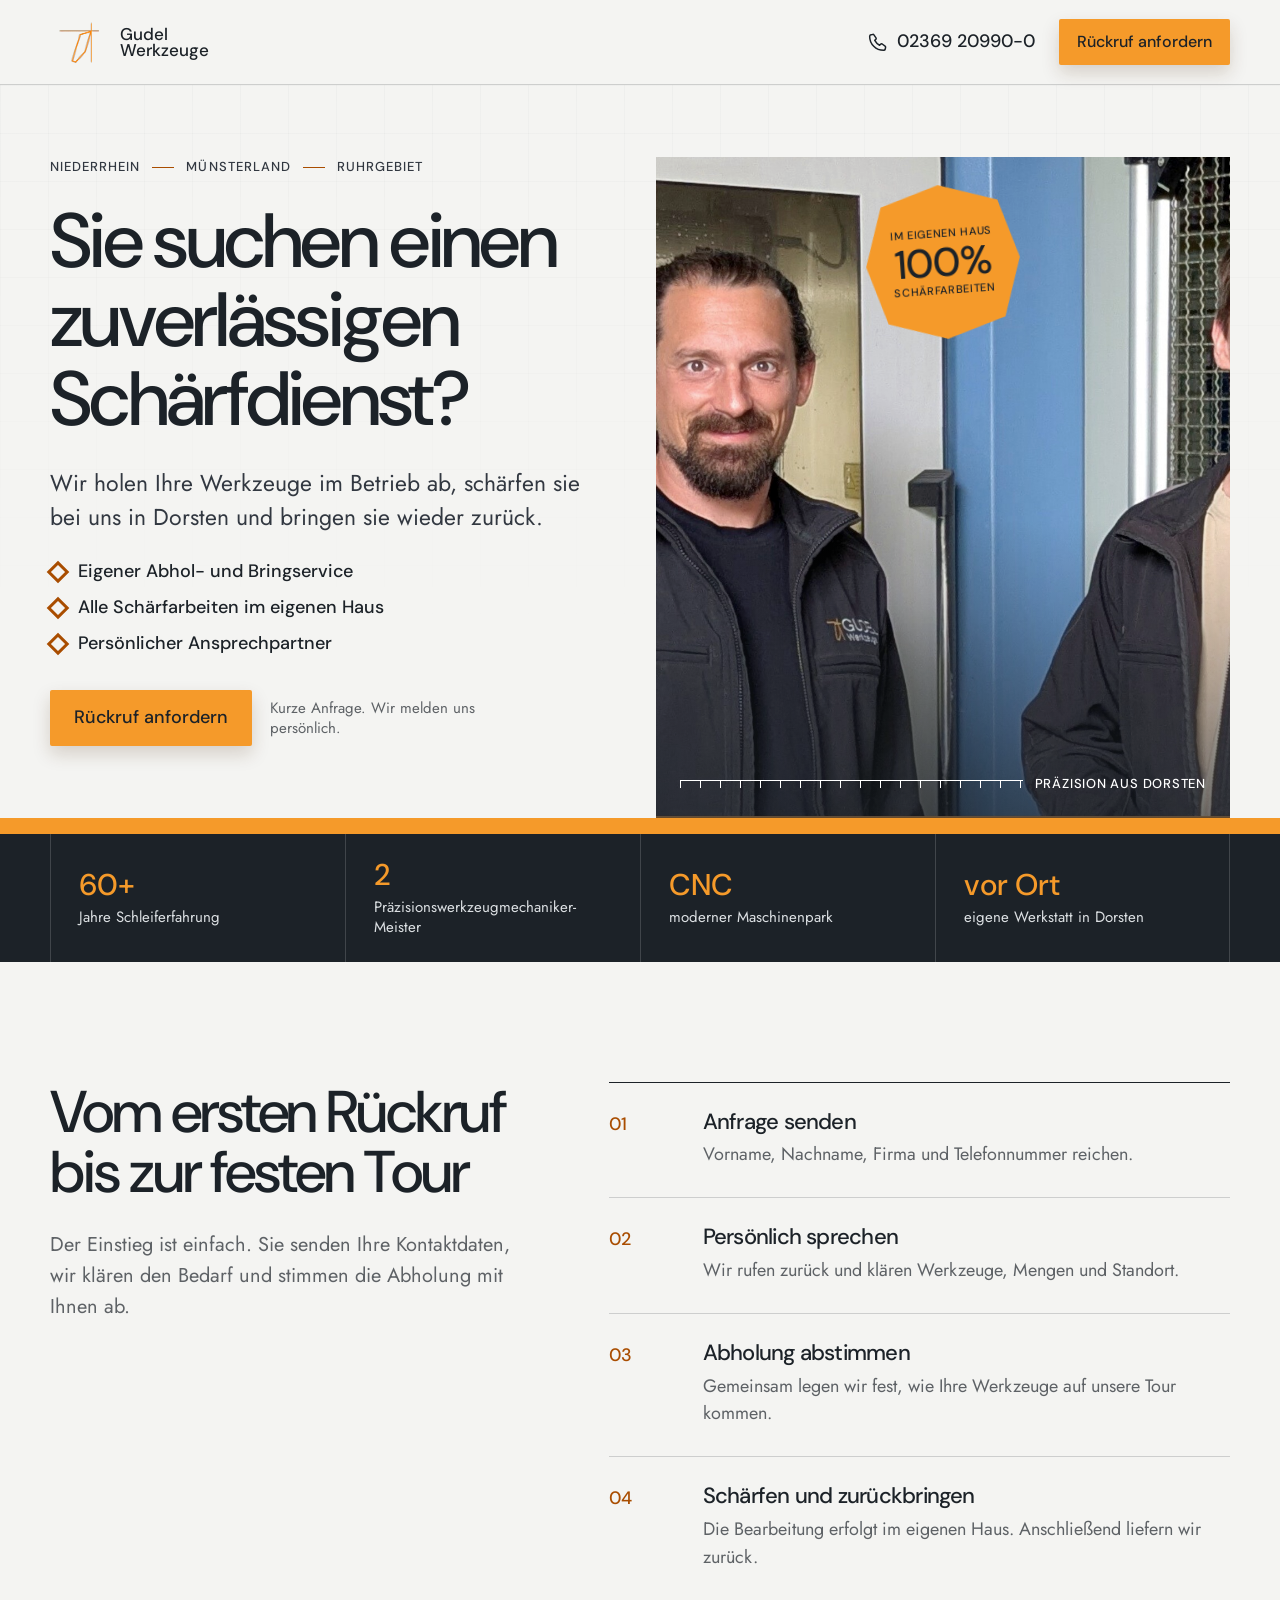
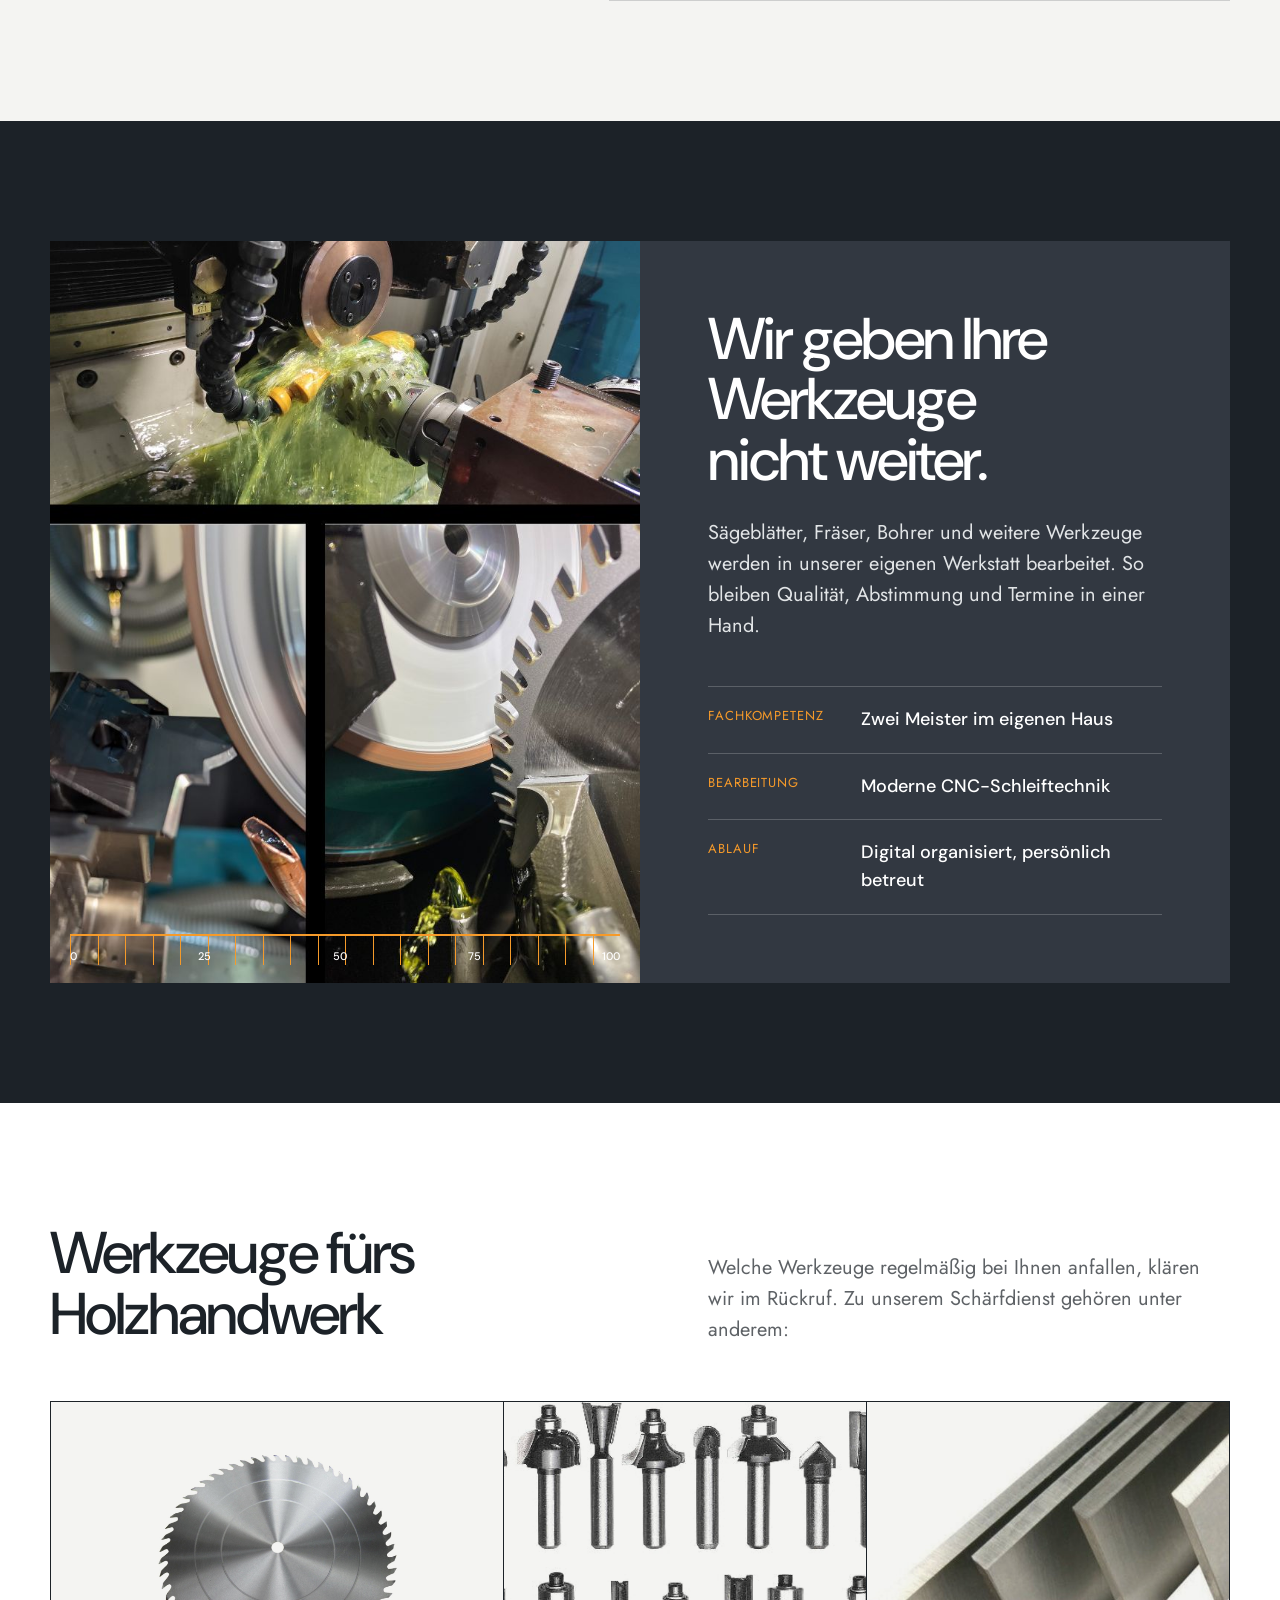
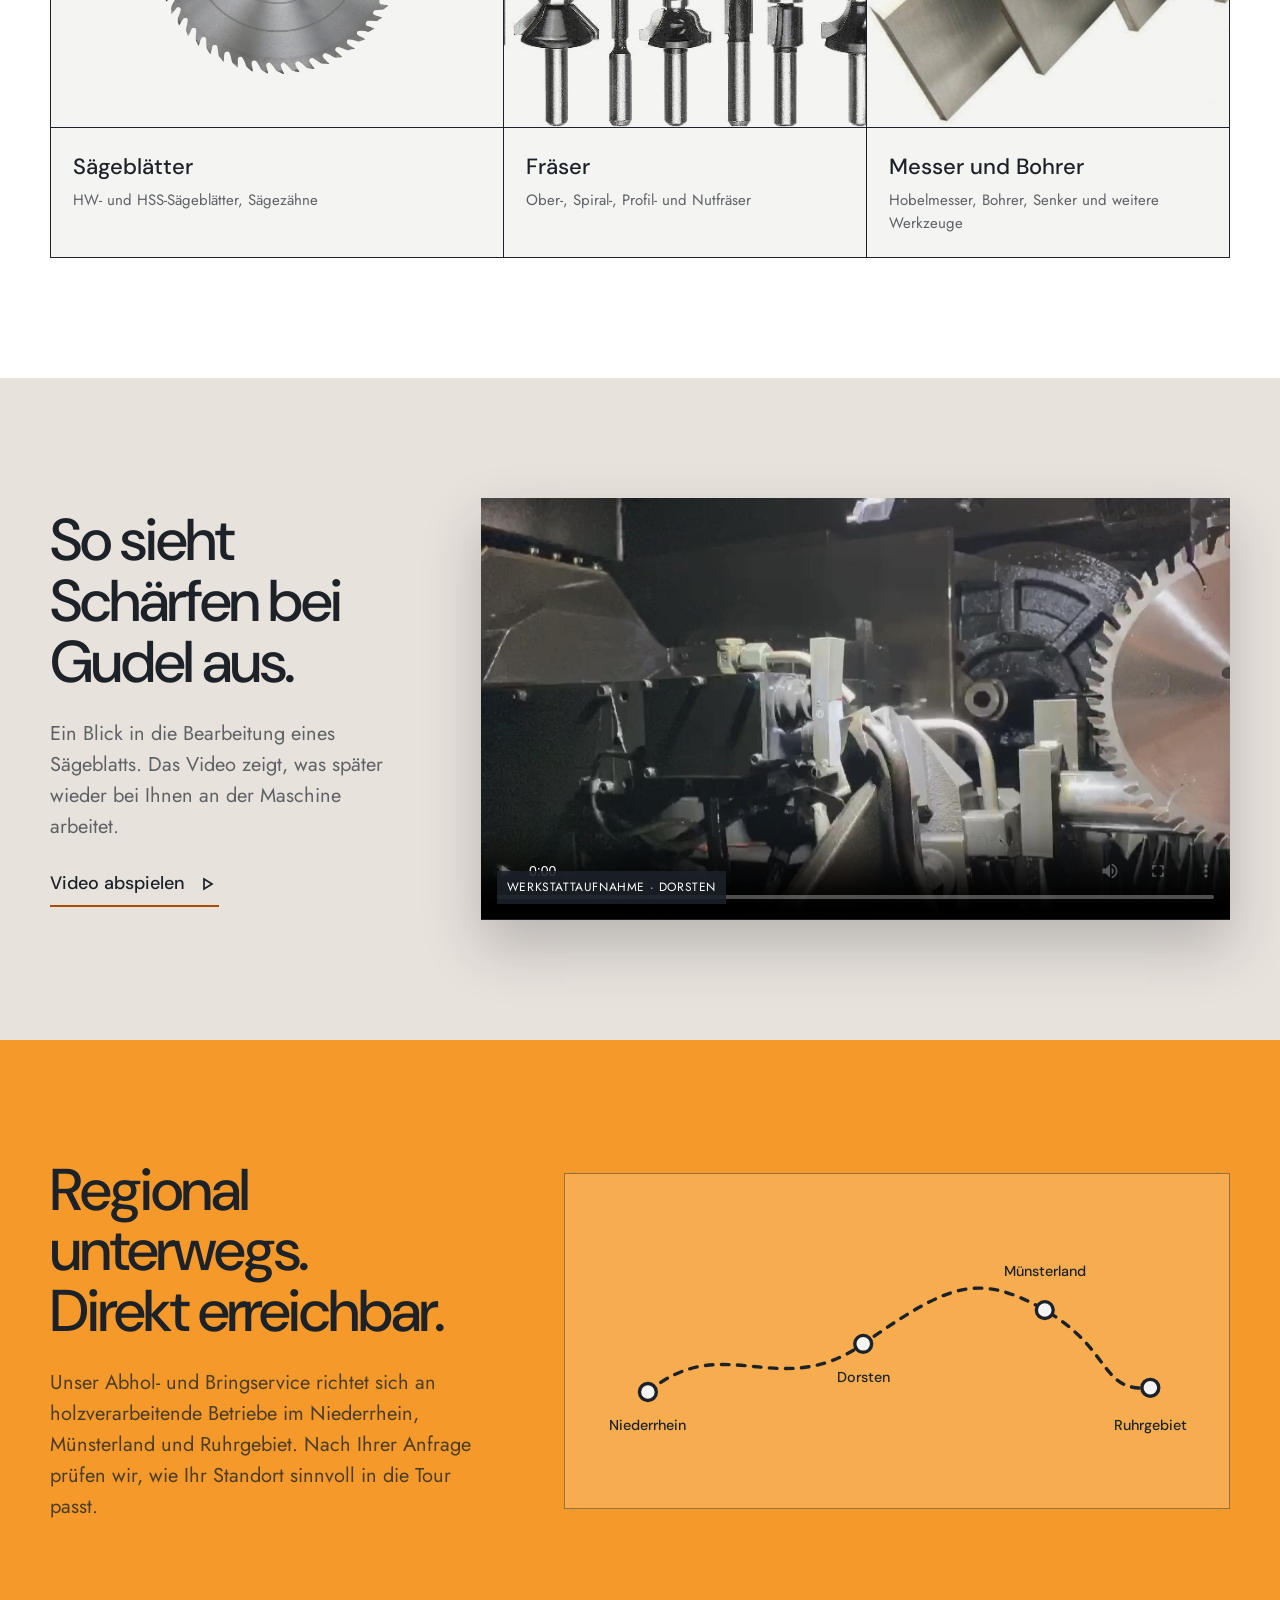
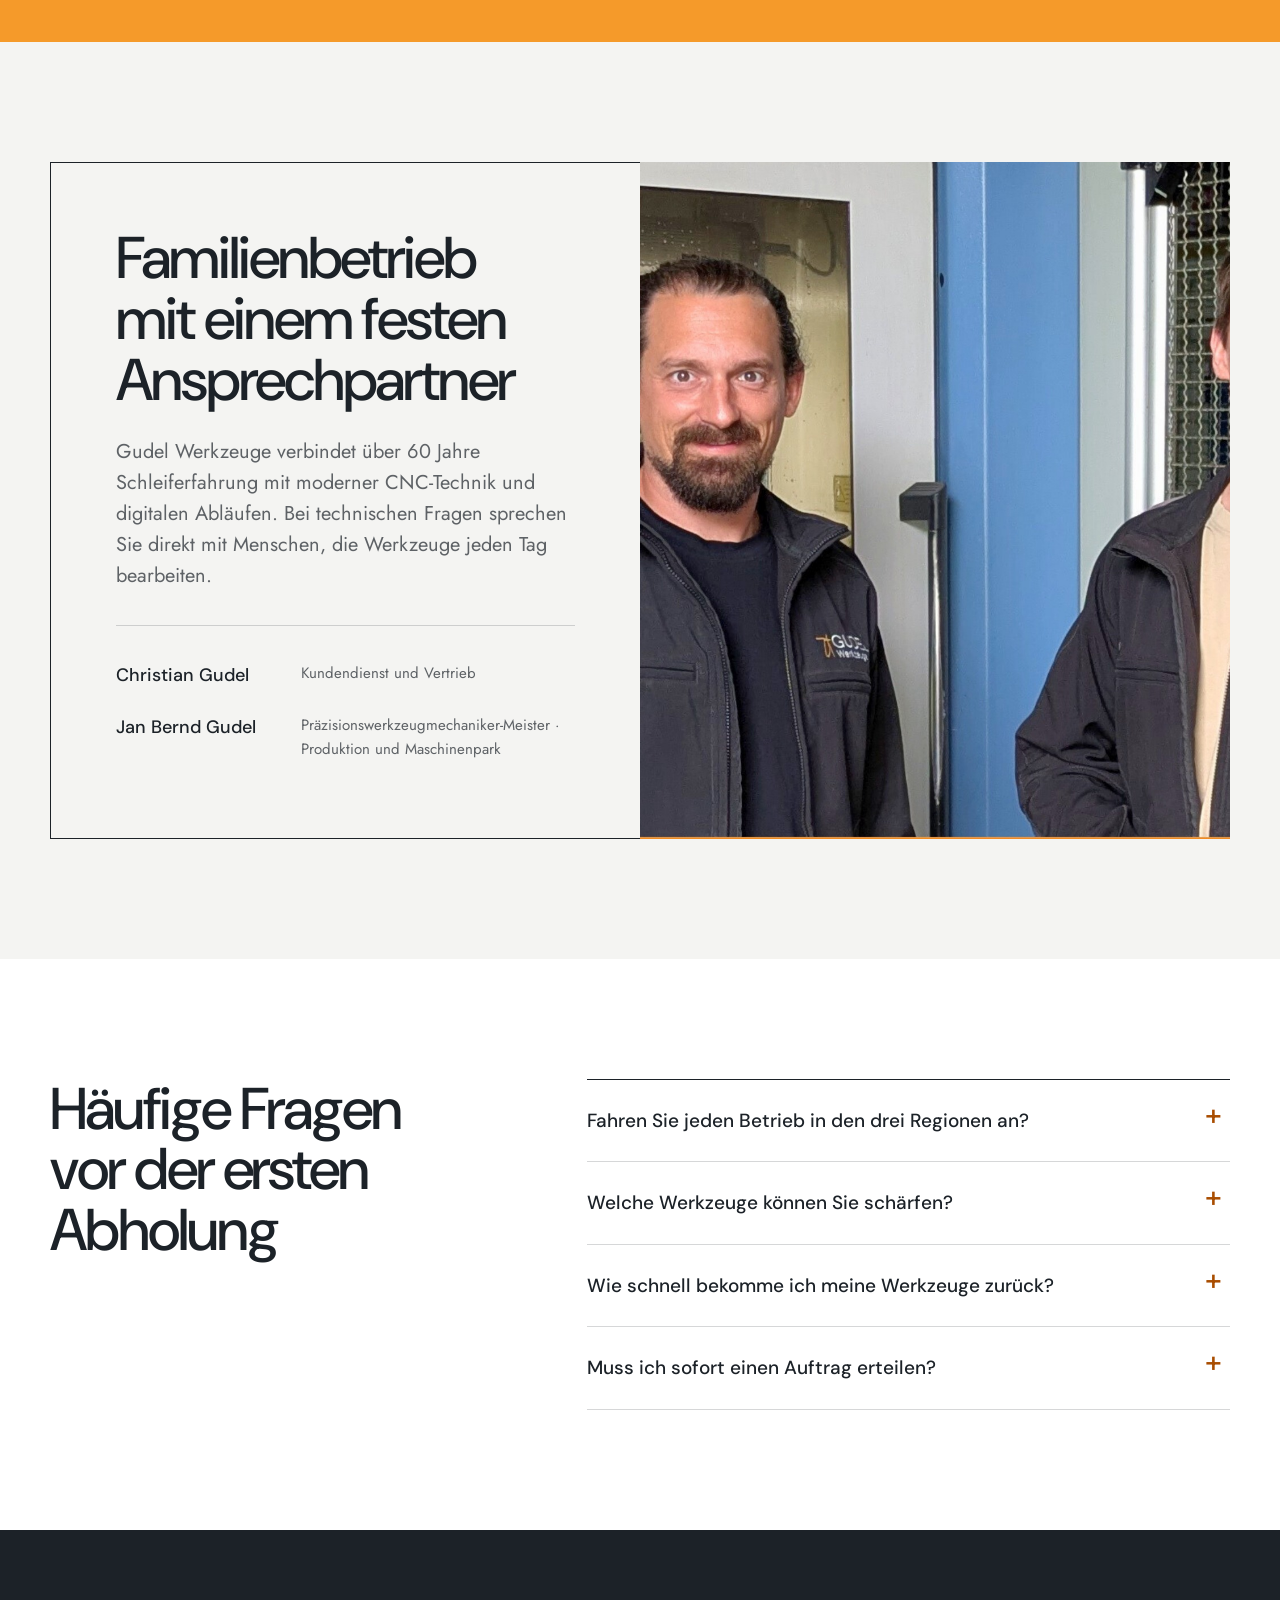
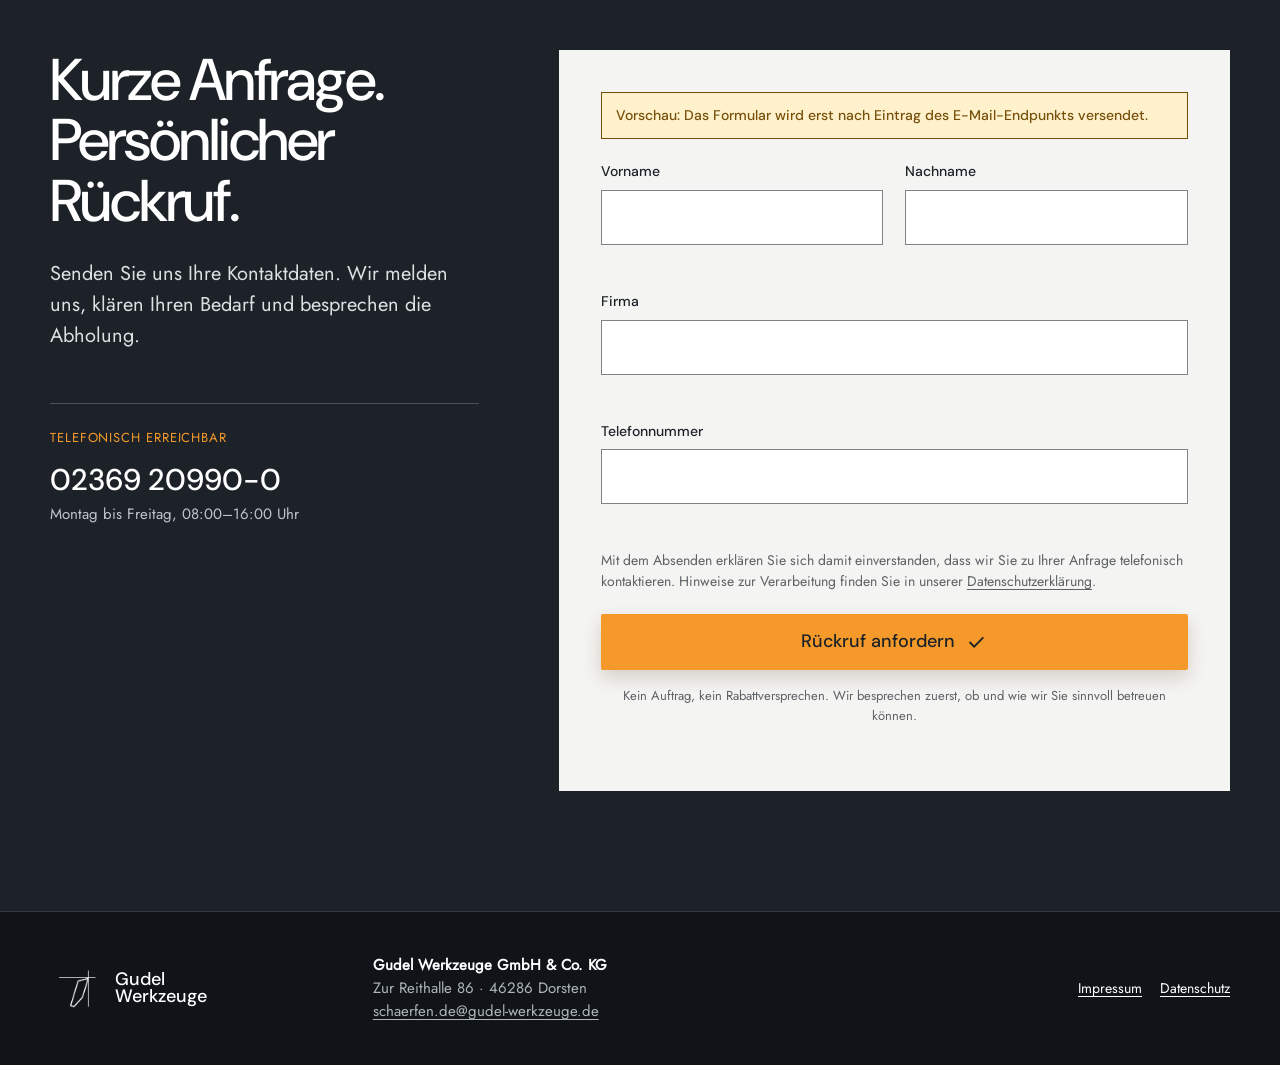
==== docs/index.html @ 768f42e4 "Remove callback friction and fix contact links" ====
<!doctype html>
<html lang="de">
<head>
  <meta charset="utf-8">
  <meta name="viewport" content="width=device-width, initial-scale=1">
  <meta name="description" content="Gudel Werkzeuge: zuverlässiger Schärfdienst mit eigenem Abhol- und Bringservice für Tischlereien, Schreinereien und holzverarbeitende Betriebe in Niederrhein, Münsterland und Ruhrgebiet.">
  <meta name="robots" content="noindex, nofollow">
  <meta name="theme-color" content="#1c2228">
  <title>Regionaler Schärfdienst | Gudel Werkzeuge</title>
  <link rel="preload" href="assets/fonts/jost-regular.woff2" as="font" type="font/woff2" crossorigin>
  <link rel="preload" href="assets/fonts/dm-sans-medium.woff2" as="font" type="font/woff2" crossorigin>
  <link rel="stylesheet" href="styles.css">
  <script src="config.js"></script>
  <script src="app.js" defer></script>
</head>
<body>
  <!--
  THESIS: Präzision zeigt sich als nachvollziehbarer Arbeitsablauf, nicht als Werbeversprechen; die Seite verweigert den austauschbaren Industrie-Card-Stack.
  OWN-WORLD: Gudel-Orange, Werkstatt-Anthrazit und Prüfblatt-Weiß; Messlinien, Kontrollmarken, echte Werkstattbilder und klare Flächen bilden eine digitale Arbeitskarte.
  STORY: Der Betrieb erkennt den regionalen Service, sieht eigene Fertigung und Meisterkompetenz, versteht den Ablauf und fordert einen Rückruf an.
  FIRST VIEWPORT: Logo und Kontakt oben; links die klare Frage und der Abholservice, rechts ein großes echtes Team-/Werkstattbild mit sichtbarer Prüfmarke; CTA sofort im Blick.
  FORM: Kalibrierprotokoll / Arbeitskarte, Position 4, Seed 1786d2fe.
  FINISH: unreviewed and undocumented is unfinished; this build ends with the finish review, the verdict, DESIGN.md, and every shipping raster carrying its provenance
  -->

  <a class="skip-link" href="#anfrage">Direkt zur Anfrage</a>

  <header class="site-header" aria-label="Hauptnavigation">
    <div class="shell header-inner">
      <a class="brand" href="#start" aria-label="Gudel Werkzeuge – Start">
        <img src="assets/logo-gudel.svg" alt="" width="64" height="64">
        <span>Gudel<br>Werkzeuge</span>
      </a>
      <div class="header-actions">
        <a class="phone-link" href="tel:+492369209900" data-track="phone_header">
          <svg aria-hidden="true" viewBox="0 0 24 24"><path d="M7.1 3.5 9.6 7a1.5 1.5 0 0 1-.2 1.9l-1.3 1.2a13.8 13.8 0 0 0 5.8 5.8l1.2-1.3a1.5 1.5 0 0 1 1.9-.2l3.5 2.5a1.5 1.5 0 0 1 .6 1.6l-.4 1.9a2 2 0 0 1-2 1.6C9.5 22 2 14.5 2 5.3a2 2 0 0 1 1.6-2l1.9-.4a1.5 1.5 0 0 1 1.6.6Z"/></svg>
          <span>02369 20990-0</span>
        </a>
        <a class="button button-small" href="#anfrage">Rückruf anfordern</a>
      </div>
    </div>
  </header>

  <main>
    <section class="hero" id="start">
      <div class="hero-grid shell">
        <div class="hero-copy">
          <div class="region-line" aria-label="Servicegebiet">
            <span>Niederrhein</span><i></i><span>Münsterland</span><i></i><span>Ruhrgebiet</span>
          </div>
          <h1>Sie suchen einen zuverlässigen Schärfdienst?</h1>
          <p class="hero-lead">Wir holen Ihre Werkzeuge im Betrieb ab, schärfen sie bei uns in Dorsten und bringen sie wieder zurück.</p>
          <ul class="hero-points" role="list">
            <li>Eigener Abhol- und Bringservice</li>
            <li>Alle Schärfarbeiten im eigenen Haus</li>
            <li>Persönlicher Ansprechpartner</li>
          </ul>
          <div class="hero-cta">
            <a class="button" href="#anfrage" data-track="hero_cta">Rückruf anfordern</a>
            <span>Kurze Anfrage. Wir melden uns persönlich.</span>
          </div>
        </div>

        <div class="hero-visual" aria-label="Christian und Jan Bernd Gudel in der Werkstatt">
          <img src="assets/team-workshop.jpg" alt="Christian und Jan Bernd Gudel vor einer CNC-Schleifmaschine" width="2076" height="1190">
          <div class="inspection-mark" aria-hidden="true">
            <span>Im eigenen Haus</span>
            <strong>100%</strong>
            <small>Schärfarbeiten</small>
          </div>
          <div class="measure-line" aria-hidden="true"><b></b><span>Präzision aus Dorsten</span></div>
        </div>
      </div>
      <div class="hero-floor" aria-hidden="true"></div>
    </section>

    <section class="proof-strip" aria-label="Fakten über Gudel Werkzeuge">
      <div class="shell proof-grid">
        <div><strong>60+</strong><span>Jahre Schleiferfahrung</span></div>
        <div><strong>2</strong><span>Präzisionswerkzeugmechaniker-Meister</span></div>
        <div><strong>CNC</strong><span>moderner Maschinenpark</span></div>
        <div><strong>vor Ort</strong><span>eigene Werkstatt in Dorsten</span></div>
      </div>
    </section>

    <section class="section service-path" id="ablauf">
      <div class="shell path-layout">
        <div class="section-heading">
          <h2>Vom ersten Rückruf bis zur festen Tour</h2>
          <p>Der Einstieg ist einfach. Sie senden Ihre Kontaktdaten, wir klären den Bedarf und stimmen die Abholung mit Ihnen ab.</p>
        </div>
        <ol class="path" aria-label="Ablauf in vier Schritten">
          <li>
            <span class="path-index">01</span>
            <div><h3>Anfrage senden</h3><p>Vorname, Nachname, Firma und Telefonnummer reichen.</p></div>
          </li>
          <li>
            <span class="path-index">02</span>
            <div><h3>Persönlich sprechen</h3><p>Wir rufen zurück und klären Werkzeuge, Mengen und Standort.</p></div>
          </li>
          <li>
            <span class="path-index">03</span>
            <div><h3>Abholung abstimmen</h3><p>Gemeinsam legen wir fest, wie Ihre Werkzeuge auf unsere Tour kommen.</p></div>
          </li>
          <li>
            <span class="path-index">04</span>
            <div><h3>Schärfen und zurückbringen</h3><p>Die Bearbeitung erfolgt im eigenen Haus. Anschließend liefern wir zurück.</p></div>
          </li>
        </ol>
      </div>
    </section>

    <section class="section workshop" id="werkstatt">
      <div class="shell workshop-grid">
        <div class="workshop-image">
          <img src="assets/maschinenpark.jpg" alt="CNC-Schleiftechnik beim Schärfen von Werkzeugen" width="1500" height="1200">
          <div class="precision-scale" aria-hidden="true"><span>0</span><span>25</span><span>50</span><span>75</span><span>100</span></div>
        </div>
        <div class="workshop-copy">
          <h2>Wir geben Ihre Werkzeuge nicht weiter.</h2>
          <p class="large-copy">Sägeblätter, Fräser, Bohrer und weitere Werkzeuge werden in unserer eigenen Werkstatt bearbeitet. So bleiben Qualität, Abstimmung und Termine in einer Hand.</p>
          <div class="fact-lines">
            <div><span>Fachkompetenz</span><strong>Zwei Meister im eigenen Haus</strong></div>
            <div><span>Bearbeitung</span><strong>Moderne CNC-Schleiftechnik</strong></div>
            <div><span>Ablauf</span><strong>Digital organisiert, persönlich betreut</strong></div>
          </div>
        </div>
      </div>
    </section>

    <section class="section tools" id="leistungen">
      <div class="shell">
        <div class="section-heading tools-heading">
          <h2>Werkzeuge fürs Holzhandwerk</h2>
          <p>Welche Werkzeuge regelmäßig bei Ihnen anfallen, klären wir im Rückruf. Zu unserem Schärfdienst gehören unter anderem:</p>
        </div>
        <div class="tool-bench">
          <figure class="tool-main">
            <img src="assets/saegeblatt.jpg" alt="Kreissägeblatt" width="1200" height="1200">
            <figcaption><strong>Sägeblätter</strong><span>HW- und HSS-Sägeblätter, Sägezähne</span></figcaption>
          </figure>
          <figure>
            <img src="assets/oberfraeser.jpg" alt="Auswahl verschiedener Oberfräser" width="1200" height="900">
            <figcaption><strong>Fräser</strong><span>Ober-, Spiral-, Profil- und Nutfräser</span></figcaption>
          </figure>
          <figure>
            <img src="assets/hobelmesser.jpg" alt="Hobelmesser" width="1200" height="900">
            <figcaption><strong>Messer und Bohrer</strong><span>Hobelmesser, Bohrer, Senker und weitere Werkzeuge</span></figcaption>
          </figure>
        </div>
      </div>
    </section>

    <section class="section film" id="film">
      <div class="shell film-grid">
        <div class="film-copy">
          <h2>So sieht Schärfen bei Gudel aus.</h2>
          <p>Ein Blick in die Bearbeitung eines Sägeblatts. Das Video zeigt, was später wieder bei Ihnen an der Maschine arbeitet.</p>
          <button class="text-button" type="button" data-play-video>Video abspielen
            <svg aria-hidden="true" viewBox="0 0 24 24"><path d="m9 7 8 5-8 5V7Z"/></svg>
          </button>
        </div>
        <div class="video-frame">
          <video controls playsinline preload="metadata" poster="assets/video-poster.jpg" aria-label="Sägeblatt schärfen bei Gudel Werkzeuge">
            <source src="assets/saegeblatt-schaerfen.mp4" type="video/mp4">
            Ihr Browser kann das Video nicht abspielen.
          </video>
          <span class="video-label">Werkstattaufnahme · Dorsten</span>
        </div>
      </div>
    </section>

    <section class="section regional">
      <div class="shell regional-grid">
        <div>
          <h2>Regional unterwegs. Direkt erreichbar.</h2>
          <p>Unser Abhol- und Bringservice richtet sich an holzverarbeitende Betriebe im Niederrhein, Münsterland und Ruhrgebiet. Nach Ihrer Anfrage prüfen wir, wie Ihr Standort sinnvoll in die Tour passt.</p>
        </div>
        <div class="route-map" aria-label="Servicegebiete Niederrhein, Münsterland und Ruhrgebiet">
          <svg viewBox="0 0 720 330" role="img" aria-labelledby="route-title route-desc">
            <title id="route-title">Regionale Servicetouren</title>
            <desc id="route-desc">Eine stilisierte Route verbindet Niederrhein, Münsterland, Dorsten und Ruhrgebiet.</desc>
            <path class="route" d="M65 225 C155 150 220 238 320 168 S455 82 535 128 600 226 660 220"/>
            <g class="stops">
              <circle cx="65" cy="225" r="10"/><text x="65" y="270" text-anchor="middle">Niederrhein</text>
              <circle cx="320" cy="168" r="10"/><text x="320" y="213" text-anchor="middle">Dorsten</text>
              <circle cx="535" cy="128" r="10"/><text x="535" y="88" text-anchor="middle">Münsterland</text>
              <circle cx="660" cy="220" r="10"/><text x="660" y="270" text-anchor="middle">Ruhrgebiet</text>
            </g>
          </svg>
        </div>
      </div>
    </section>

    <section class="section people">
      <div class="shell people-grid">
        <div class="people-copy">
          <h2>Familienbetrieb mit einem festen Ansprechpartner</h2>
          <p>Gudel Werkzeuge verbindet über 60 Jahre Schleiferfahrung mit moderner CNC-Technik und digitalen Abläufen. Bei technischen Fragen sprechen Sie direkt mit Menschen, die Werkzeuge jeden Tag bearbeiten.</p>
          <div class="names">
            <p><strong>Christian Gudel</strong><span>Kundendienst und Vertrieb</span></p>
            <p><strong>Jan Bernd Gudel</strong><span>Präzisionswerkzeugmechaniker-Meister · Produktion und Maschinenpark</span></p>
          </div>
        </div>
        <img src="assets/team-workshop.jpg" alt="Christian und Jan Bernd Gudel in ihrer Werkstatt" width="2076" height="1190">
      </div>
    </section>

    <section class="section faq" id="fragen">
      <div class="shell faq-grid">
        <h2>Häufige Fragen vor der ersten Abholung</h2>
        <div class="accordions">
          <details>
            <summary>Fahren Sie jeden Betrieb in den drei Regionen an?</summary>
            <p>Nach Ihrer Anfrage prüfen wir Standort, Werkzeugaufkommen und Tourenplanung. Anschließend sagen wir Ihnen konkret, wie die Abholung möglich ist.</p>
          </details>
          <details>
            <summary>Welche Werkzeuge können Sie schärfen?</summary>
            <p>Unter anderem Sägeblätter, Fräser, Bohrer, Senker, Hobelmesser und Profilwerkzeuge. Sonderfälle besprechen wir direkt mit Ihnen.</p>
          </details>
          <details>
            <summary>Wie schnell bekomme ich meine Werkzeuge zurück?</summary>
            <p>Die Laufzeit hängt von Werkzeugart, Zustand und Menge ab. Da wir im eigenen Haus schärfen, können wir im Rückruf eine realistische Einschätzung geben.</p>
          </details>
          <details>
            <summary>Muss ich sofort einen Auftrag erteilen?</summary>
            <p>Nein. Die Anfrage dient zunächst dazu, Ihren Bedarf und die mögliche Abholung zu klären.</p>
          </details>
        </div>
      </div>
    </section>

    <section class="request" id="anfrage">
      <div class="shell request-grid">
        <div class="request-copy">
          <h2>Kurze Anfrage.<br>Persönlicher Rückruf.</h2>
          <p>Senden Sie uns Ihre Kontaktdaten. Wir melden uns, klären Ihren Bedarf und besprechen die Abholung.</p>
          <div class="callback-note">
            <span>Telefonisch erreichbar</span>
            <a href="tel:+492369209900">02369 20990-0</a>
            <small>Montag bis Freitag, 08:00–16:00 Uhr</small>
          </div>
        </div>

        <form class="request-form" id="callback-form" novalidate>
          <div class="form-status form-status-info" id="preview-notice" hidden>
            Vorschau: Das Formular wird erst nach Eintrag des E-Mail-Endpunkts versendet.
          </div>
          <div class="form-row">
            <label for="first-name">Vorname</label>
            <input id="first-name" name="firstName" type="text" autocomplete="given-name" required>
            <span class="field-error" data-error-for="first-name"></span>
          </div>
          <div class="form-row">
            <label for="last-name">Nachname</label>
            <input id="last-name" name="lastName" type="text" autocomplete="family-name" required>
            <span class="field-error" data-error-for="last-name"></span>
          </div>
          <div class="form-row form-wide">
            <label for="company">Firma</label>
            <input id="company" name="company" type="text" autocomplete="organization" required>
            <span class="field-error" data-error-for="company"></span>
          </div>
          <div class="form-row form-wide">
            <label for="phone">Telefonnummer</label>
            <input id="phone" name="phone" type="tel" autocomplete="tel" inputmode="tel" required>
            <span class="field-error" data-error-for="phone"></span>
          </div>
          <input type="text" name="website" class="honeypot" tabindex="-1" autocomplete="off" aria-hidden="true">
          <input type="hidden" name="utm_source" id="utm_source">
          <input type="hidden" name="utm_medium" id="utm_medium">
          <input type="hidden" name="utm_campaign" id="utm_campaign">
          <input type="hidden" name="utm_content" id="utm_content">
          <p class="privacy-note form-wide">Mit dem Absenden erklären Sie sich damit einverstanden, dass wir Sie zu Ihrer Anfrage telefonisch kontaktieren. Hinweise zur Verarbeitung finden Sie in unserer <a href="https://gudel-werkzeuge.de/policies/privacy-policy" target="_blank" rel="noopener">Datenschutzerklärung</a>.</p>
          <button class="button submit-button form-wide" type="submit">
            <span>Rückruf anfordern</span>
            <svg aria-hidden="true" viewBox="0 0 24 24"><path d="m5 12 5 5L20 7"/></svg>
          </button>
          <p class="form-hint form-wide">Kein Auftrag, kein Rabattversprechen. Wir besprechen zuerst, ob und wie wir Sie sinnvoll betreuen können.</p>
          <div class="form-status form-wide" id="form-status" role="status" aria-live="polite"></div>
        </form>
      </div>
    </section>
  </main>

  <footer class="site-footer">
    <div class="shell footer-grid">
      <div class="footer-brand">
        <img src="assets/logo-gudel.svg" alt="" width="56" height="56">
        <span>Gudel<br>Werkzeuge</span>
      </div>
      <div>
        <strong>Gudel Werkzeuge GmbH &amp; Co. KG</strong>
        <span>Zur Reithalle 86 · 46286 Dorsten</span>
        <a href="mailto:schaerfen.de@gudel-werkzeuge.de">schaerfen.de@gudel-werkzeuge.de</a>
      </div>
      <nav aria-label="Rechtliche Hinweise">
        <a href="https://gudel-werkzeuge.de/policies/legal-notice" target="_blank" rel="noopener">Impressum</a>
        <a href="https://gudel-werkzeuge.de/policies/privacy-policy" target="_blank" rel="noopener">Datenschutz</a>
      </nav>
    </div>
  </footer>
</body>
</html>
---- docs/styles.css ----
@font-face {
  font-family: "Jost Gudel";
  src: url("assets/fonts/jost-regular.woff2") format("woff2");
  font-style: normal;
  font-weight: 400;
  font-display: swap;
}
@font-face {
  font-family: "DM Sans Gudel";
  src: url("assets/fonts/dm-sans-medium.woff2") format("woff2");
  font-style: normal;
  font-weight: 500 800;
  font-display: swap;
}

:root {
  --ink: #1c2228;
  --ink-2: #323841;
  --paper: #f4f4f2;
  --white: #ffffff;
  --warm: #c2b7ac;
  --warm-light: #e8e2dc;
  --orange: #f59a2a;
  --orange-dark: #a94d00;
  --line: rgba(28, 34, 40, .18);
  --muted: #5e6266;
  --success: #0c6d4c;
  --danger: #a43022;
  --shell: min(1180px, calc(100vw - 40px));
  --ease: cubic-bezier(.16, 1, .3, 1);
}

* { box-sizing: border-box; }
html { scroll-behavior: smooth; overflow-x: clip; }
body {
  margin: 0;
  overflow-x: clip;
  color: var(--ink);
  background: var(--paper);
  font-family: "Jost Gudel", Arial, sans-serif;
  font-size: 18px;
  line-height: 1.55;
  -webkit-font-smoothing: antialiased;
}
::selection { background: var(--orange); color: var(--ink); }
:focus-visible { outline: 3px solid var(--orange); outline-offset: 4px; }
::-webkit-scrollbar { width: 12px; }
::-webkit-scrollbar-track { background: var(--ink); }
::-webkit-scrollbar-thumb { background: var(--orange); border: 3px solid var(--ink); }
img, video, svg { display: block; max-width: 100%; }
a { color: inherit; text-decoration-thickness: 1px; text-underline-offset: .2em; }
button, input { font: inherit; }
button { cursor: pointer; }

.shell { width: var(--shell); margin-inline: auto; }
.skip-link {
  position: fixed; z-index: 1000; top: 12px; left: 12px; padding: 10px 16px;
  background: var(--white); color: var(--ink); transform: translateY(-150%);
}
.skip-link:focus { transform: translateY(0); }

.site-header {
  position: sticky; z-index: 50; top: 0;
  background: color-mix(in srgb, var(--paper) 94%, transparent);
  border-bottom: 1px solid var(--line);
  backdrop-filter: blur(14px);
}
.header-inner { min-height: 84px; display: flex; align-items: center; justify-content: space-between; gap: 24px; }
.brand { display: inline-flex; align-items: center; gap: 12px; color: var(--ink); font-family: "DM Sans Gudel", sans-serif; font-size: 17px; font-weight: 800; line-height: .95; text-decoration: none; }
.brand img { width: 58px; height: 58px; }
.header-actions { display: flex; align-items: center; gap: 24px; }
.phone-link { display: inline-flex; align-items: center; gap: 9px; font-family: "DM Sans Gudel", sans-serif; font-weight: 700; text-decoration: none; }
.phone-link svg { width: 20px; fill: none; stroke: currentColor; stroke-width: 1.8; stroke-linecap: round; stroke-linejoin: round; }

.button {
  display: inline-flex; min-height: 56px; align-items: center; justify-content: center;
  padding: 14px 24px; border: 0; border-radius: 2px;
  color: var(--ink); background: var(--orange);
  font-family: "DM Sans Gudel", sans-serif; font-weight: 800; text-decoration: none;
  box-shadow: 0 8px 18px rgba(80, 44, 9, .18);
  transition: transform .25s var(--ease), background .25s ease, box-shadow .25s ease;
}
.button:hover { background: #ffa942; transform: translateY(-2px); box-shadow: 0 12px 24px rgba(80, 44, 9, .24); }
.button:active { transform: translateY(0); }
.button-small { min-height: 46px; padding: 10px 18px; font-size: 16px; }

.hero { position: relative; overflow: hidden; padding: 72px 0 0; background: var(--paper); }
.hero::before {
  content: ""; position: absolute; inset: 0; pointer-events: none; opacity: .32;
  background-image: linear-gradient(rgba(28,34,40,.075) 1px, transparent 1px), linear-gradient(90deg, rgba(28,34,40,.075) 1px, transparent 1px);
  background-size: 48px 48px;
  mask-image: linear-gradient(to bottom, black, transparent 82%);
}
.hero-grid { position: relative; display: grid; grid-template-columns: .98fr 1.02fr; align-items: center; gap: 54px; }
.hero-copy { padding-bottom: 72px; }
.region-line { display: flex; align-items: center; gap: 12px; color: var(--ink-2); font-family: "DM Sans Gudel", sans-serif; font-size: 13px; font-weight: 800; letter-spacing: .08em; text-transform: uppercase; }
.region-line i { width: 22px; height: 1px; background: var(--orange-dark); }
h1, h2, h3 { margin: 0; font-family: "DM Sans Gudel", sans-serif; line-height: 1.03; letter-spacing: -.035em; text-wrap: balance; }
h1 { max-width: 760px; margin-top: 25px; font-size: clamp(52px, 6vw, 86px); }
h2 { font-size: clamp(40px, 4.6vw, 64px); }
h3 { font-size: 22px; }
.hero-lead { max-width: 650px; margin: 28px 0 24px; color: var(--ink-2); font-size: 23px; line-height: 1.45; }
.hero-points { display: grid; gap: 8px; margin: 0 0 32px; padding: 0; list-style: none; }
.hero-points li { display: flex; align-items: center; gap: 12px; font-family: "DM Sans Gudel", sans-serif; font-weight: 700; }
.hero-points li::before { content: ""; width: 10px; height: 10px; border: 3px solid var(--orange-dark); transform: rotate(45deg); }
.hero-cta { display: flex; align-items: center; gap: 18px; }
.hero-cta span { max-width: 210px; color: var(--muted); font-size: 15px; line-height: 1.35; }
.hero-visual { position: relative; align-self: stretch; min-height: 625px; background: var(--ink); overflow: hidden; }
.hero-visual > img { width: 100%; height: 100%; object-fit: cover; object-position: 50% center; filter: saturate(.88) contrast(1.02); }
.hero-visual::after { content: ""; position: absolute; inset: 0; background: linear-gradient(180deg, transparent 55%, rgba(28,34,40,.64)); pointer-events: none; }
.inspection-mark { position: absolute; z-index: 2; top: 28px; left: 50%; width: 154px; aspect-ratio: 1; display: grid; place-content: center; text-align: center; background: var(--orange); color: var(--ink); clip-path: polygon(50% 0, 88% 12%, 100% 50%, 88% 88%, 50% 100%, 12% 88%, 0 50%, 12% 12%); transform: translateX(-50%) rotate(-4deg); }
.inspection-mark span, .inspection-mark small { font-family: "DM Sans Gudel", sans-serif; font-size: 11px; font-weight: 800; letter-spacing: .06em; text-transform: uppercase; }
.inspection-mark strong { font-family: "DM Sans Gudel", sans-serif; font-size: 40px; line-height: 1; }
.measure-line { position: absolute; z-index: 3; left: 24px; right: 24px; bottom: 24px; display: flex; align-items: center; gap: 12px; color: white; font-family: "DM Sans Gudel", sans-serif; font-size: 13px; letter-spacing: .06em; text-transform: uppercase; }
.measure-line b { flex: 1; height: 8px; border-top: 1px solid white; background: repeating-linear-gradient(90deg, white 0 1px, transparent 1px 20px); }
.hero-floor { height: 16px; background: var(--orange); }

.proof-strip { background: var(--ink); color: white; }
.proof-grid { display: grid; grid-template-columns: repeat(4, 1fr); }
.proof-grid > div { min-height: 128px; display: flex; flex-direction: column; justify-content: center; padding: 20px 28px; border-left: 1px solid rgba(255,255,255,.16); }
.proof-grid > div:last-child { border-right: 1px solid rgba(255,255,255,.16); }
.proof-grid strong { color: var(--orange); font-family: "DM Sans Gudel", sans-serif; font-size: 30px; font-variant-numeric: tabular-nums; line-height: 1.1; }
.proof-grid span { margin-top: 6px; color: #dce0e3; font-size: 15px; line-height: 1.35; }

.section { padding: 120px 0; }
.section-heading { max-width: 760px; }
.section-heading p, .workshop-copy > p, .regional-grid > div > p, .people-copy > p, .film-copy > p { max-width: 66ch; margin: 26px 0 0; color: var(--muted); font-size: 20px; }
.path-layout { display: grid; grid-template-columns: .86fr 1.14fr; gap: 90px; }
.path { margin: 0; padding: 0; list-style: none; border-top: 1px solid var(--ink); }
.path li { display: grid; grid-template-columns: 72px 1fr; gap: 22px; padding: 28px 0; border-bottom: 1px solid var(--line); }
.path-index { align-self: start; color: var(--orange-dark); font-family: "DM Sans Gudel", sans-serif; font-weight: 800; font-variant-numeric: tabular-nums; }
.path p { margin: 8px 0 0; color: var(--muted); }

.workshop { color: white; background: var(--ink); }
.workshop-grid { display: grid; grid-template-columns: 1fr 1fr; align-items: stretch; gap: 0; }
.workshop-image { position: relative; min-height: 640px; overflow: hidden; }
.workshop-image img { width: 100%; height: 100%; object-fit: cover; }
.precision-scale { position: absolute; left: 20px; right: 20px; bottom: 18px; display: flex; justify-content: space-between; padding-top: 12px; border-top: 2px solid var(--orange); background: repeating-linear-gradient(90deg, var(--orange) 0 1px, transparent 1px 5%); color: white; font-family: "DM Sans Gudel", sans-serif; font-size: 11px; }
.workshop-copy { display: flex; flex-direction: column; justify-content: center; padding: 68px; background: var(--ink-2); }
.workshop-copy .large-copy { color: #e1e4e6; }
.fact-lines { margin-top: 45px; border-top: 1px solid rgba(255,255,255,.2); }
.fact-lines > div { display: grid; grid-template-columns: 135px 1fr; gap: 18px; padding: 19px 0; border-bottom: 1px solid rgba(255,255,255,.2); }
.fact-lines span { color: var(--orange); font-size: 13px; text-transform: uppercase; letter-spacing: .07em; }
.fact-lines strong { font-family: "DM Sans Gudel", sans-serif; }

.tools { background: var(--white); }
.tools-heading { display: grid; grid-template-columns: 1.05fr .95fr; gap: 80px; max-width: none; align-items: end; }
.tools-heading p { margin: 0; }
.tool-bench { display: grid; grid-template-columns: 1.25fr 1fr 1fr; gap: 1px; margin-top: 56px; background: var(--ink); border: 1px solid var(--ink); }
.tool-bench figure { position: relative; min-width: 0; margin: 0; background: var(--paper); }
.tool-bench img { width: 100%; height: 325px; object-fit: cover; mix-blend-mode: multiply; }
.tool-bench .tool-main img { object-fit: contain; padding: 30px; }
.tool-bench figcaption { min-height: 115px; padding: 22px; border-top: 1px solid var(--ink); }
.tool-bench figcaption strong, .tool-bench figcaption span { display: block; }
.tool-bench figcaption strong { font-family: "DM Sans Gudel", sans-serif; font-size: 22px; }
.tool-bench figcaption span { margin-top: 5px; color: var(--muted); font-size: 15px; }

.film { background: var(--warm-light); }
.film-grid { display: grid; grid-template-columns: .65fr 1.35fr; align-items: center; gap: 70px; }
.text-button { display: inline-flex; align-items: center; gap: 10px; margin-top: 28px; padding: 0 0 7px; border: 0; border-bottom: 2px solid var(--orange-dark); color: var(--ink); background: transparent; font-family: "DM Sans Gudel", sans-serif; font-weight: 800; }
.text-button svg { width: 24px; fill: none; stroke: currentColor; stroke-width: 1.7; }
.video-frame { position: relative; background: var(--ink); box-shadow: 0 26px 55px rgba(28,34,40,.24); }
.video-frame video { width: 100%; aspect-ratio: 16/9; object-fit: cover; }
.video-label { position: absolute; left: 16px; bottom: 16px; padding: 7px 10px; color: white; background: rgba(28,34,40,.88); font-size: 12px; letter-spacing: .05em; text-transform: uppercase; pointer-events: none; }

.regional { overflow: hidden; background: var(--orange); }
.regional-grid { display: grid; grid-template-columns: .8fr 1.2fr; align-items: center; gap: 70px; }
.regional-grid > div > p { color: rgba(28,34,40,.78); }
.route-map { padding: 28px; border: 1px solid rgba(28,34,40,.44); background: rgba(255,255,255,.18); }
.route-map .route { fill: none; stroke: var(--ink); stroke-width: 4; stroke-linecap: round; stroke-dasharray: 9 10; }
.route-map circle { fill: var(--paper); stroke: var(--ink); stroke-width: 4; }
.route-map text { fill: var(--ink); font: 700 17px "DM Sans Gudel", sans-serif; }

.people { background: var(--paper); }
.people-grid { display: grid; grid-template-columns: 1fr 1fr; align-items: stretch; }
.people-copy { display: flex; flex-direction: column; justify-content: center; padding: 65px; border: 1px solid var(--ink); border-right: 0; }
.people-grid > img { width: 100%; height: 100%; min-height: 550px; object-fit: cover; object-position: center; }
.names { margin-top: 34px; padding-top: 24px; border-top: 1px solid var(--line); }
.names p { display: grid; grid-template-columns: 165px 1fr; gap: 20px; margin: 0; padding: 12px 0; }
.names strong { font-family: "DM Sans Gudel", sans-serif; }
.names span { color: var(--muted); font-size: 15px; }

.faq { background: white; }
.faq-grid { display: grid; grid-template-columns: .82fr 1.18fr; gap: 90px; }
.accordions { border-top: 1px solid var(--ink); }
details { border-bottom: 1px solid var(--line); }
summary { position: relative; padding: 26px 52px 26px 0; font-family: "DM Sans Gudel", sans-serif; font-size: 19px; font-weight: 800; list-style: none; cursor: pointer; }
summary::-webkit-details-marker { display: none; }
summary::after { content: "+"; position: absolute; top: 20px; right: 8px; color: var(--orange-dark); font-size: 30px; line-height: 1; transition: transform .25s var(--ease); }
details[open] summary::after { transform: rotate(45deg); }
details p { max-width: 65ch; margin: -4px 50px 26px 0; color: var(--muted); }

.request { padding: 120px 0; color: white; background: var(--ink); }
.request-grid { display: grid; grid-template-columns: .78fr 1.22fr; gap: 80px; align-items: start; }
.request-copy { position: sticky; top: 120px; }
.request-copy > p { max-width: 50ch; margin: 27px 0 0; color: #dce0e3; font-size: 20px; }
.callback-note { display: grid; margin-top: 52px; padding-top: 24px; border-top: 1px solid rgba(255,255,255,.22); }
.callback-note span { color: var(--orange); font-size: 13px; letter-spacing: .07em; text-transform: uppercase; }
.callback-note a { margin-top: 8px; font-family: "DM Sans Gudel", sans-serif; font-size: 30px; font-weight: 800; text-decoration: none; }
.callback-note small { color: #bfc5ca; }
.request-form { display: grid; grid-template-columns: 1fr 1fr; gap: 22px; padding: 42px; color: var(--ink); background: var(--paper); }
.form-row { display: grid; gap: 7px; }
.form-wide { grid-column: 1 / -1; }
.form-row label { font-family: "DM Sans Gudel", sans-serif; font-size: 14px; font-weight: 800; }
.form-row input { width: 100%; height: 55px; padding: 10px 13px; border: 1px solid #7f8386; border-radius: 0; color: var(--ink); background: white; caret-color: var(--orange-dark); }
.form-row input:hover { border-color: var(--ink); }
.form-row input[aria-invalid="true"] { border-color: var(--danger); box-shadow: 0 0 0 1px var(--danger); }
.field-error { min-height: 17px; color: var(--danger); font-size: 13px; }
.consent { display: grid; grid-template-columns: 22px 1fr; gap: 10px; align-items: start; font-size: 14px; line-height: 1.45; }
.consent input { width: 19px; height: 19px; margin-top: 2px; accent-color: var(--orange-dark); }
.privacy-note { margin: 0; color: var(--muted); font-size: 14px; line-height: 1.5; }
.submit-button { width: 100%; gap: 10px; }
.submit-button svg { width: 22px; fill: none; stroke: currentColor; stroke-width: 2; }
.submit-button:disabled { cursor: wait; opacity: .68; transform: none; }
.form-hint { margin: -6px 0 0; color: var(--muted); font-size: 13px; text-align: center; }
.form-status { min-height: 0; font-family: "DM Sans Gudel", sans-serif; font-size: 14px; }
.form-status:not(:empty), .form-status-info { padding: 12px 14px; border: 1px solid currentColor; }
.form-status.success { color: var(--success); }
.form-status.error { color: var(--danger); }
.form-status-info { grid-column: 1/-1; color: #76500a; background: #fff1cc; }
.honeypot { position: absolute !important; left: -9999px !important; }

.site-footer { padding: 42px 0; color: white; background: #101418; border-top: 1px solid rgba(255,255,255,.16); }
.footer-grid { display: grid; grid-template-columns: .7fr 1.3fr .7fr; gap: 35px; align-items: center; }
.footer-brand { display: inline-flex; align-items: center; gap: 11px; font-family: "DM Sans Gudel", sans-serif; font-weight: 800; line-height: .95; }
.footer-brand img { width: 54px; height: 54px; filter: brightness(0) invert(1); }
.footer-grid > div:not(.footer-brand) { display: grid; font-size: 15px; }
.footer-grid > div:not(.footer-brand) span { color: #afb5ba; }
.footer-grid > div:not(.footer-brand) a { color: #afb5ba; }
.footer-grid nav { display: flex; justify-content: flex-end; gap: 18px; font-size: 14px; }

@media (max-width: 980px) {
  :root { --shell: min(100% - 32px, 760px); }
  .header-actions .phone-link span { display: none; }
  .hero { padding-top: 48px; }
  .hero-grid, .path-layout, .workshop-grid, .tools-heading, .film-grid, .regional-grid, .people-grid, .faq-grid, .request-grid { grid-template-columns: 1fr; }
  .hero-grid { gap: 0; }
  .hero-copy { padding-bottom: 48px; }
  .hero-visual { min-height: 500px; }
  .proof-grid { grid-template-columns: 1fr 1fr; }
  .proof-grid > div:nth-child(3) { border-top: 1px solid rgba(255,255,255,.16); }
  .proof-grid > div:nth-child(4) { border-top: 1px solid rgba(255,255,255,.16); }
  .section { padding: 84px 0; }
  .path-layout, .faq-grid, .request-grid { gap: 52px; }
  .workshop-copy { padding: 52px 38px; }
  .tools-heading { gap: 25px; }
  .tool-bench { grid-template-columns: 1fr 1fr; }
  .tool-main { grid-column: 1/-1; }
  .film-grid, .regional-grid { gap: 45px; }
  .people-copy { padding: 48px 36px; border-right: 1px solid var(--ink); border-bottom: 0; }
  .request-copy { position: static; }
}

@media (max-width: 640px) {
  :root { --shell: min(100% - 26px, 520px); }
  body { font-size: 17px; }
  .header-inner { min-height: 70px; }
  .brand { gap: 8px; font-size: 13px; }
  .brand img { width: 43px; height: 43px; }
  .header-actions { gap: 10px; }
  .phone-link { display: none; }
  .button-small { min-height: 42px; padding: 8px 12px; font-size: 14px; }
  .hero { padding-top: 34px; }
  h1 { font-size: clamp(46px, 14vw, 64px); }
  h2 { font-size: clamp(36px, 11vw, 48px); }
  .region-line { flex-wrap: wrap; gap: 8px; font-size: 11px; }
  .region-line i { width: 12px; }
  .hero-lead { margin-top: 20px; font-size: 20px; }
  .hero-cta { align-items: flex-start; flex-direction: column; }
  .hero-visual { min-height: 400px; margin-inline: -13px; }
  .hero-visual > img { object-position: 50% center; }
  .inspection-mark { top: 16px; left: 50%; width: 118px; }
  .inspection-mark strong { font-size: 31px; }
  .proof-grid { margin-inline: 0; width: 100%; }
  .proof-grid > div { min-height: 108px; padding: 16px 14px; }
  .proof-grid strong { font-size: 25px; }
  .section { padding: 68px 0; }
  .section-heading p, .workshop-copy > p, .regional-grid > div > p, .people-copy > p, .film-copy > p { font-size: 18px; }
  .path li { grid-template-columns: 52px 1fr; gap: 12px; padding: 23px 0; }
  .workshop-grid { margin-inline: -13px; width: calc(100% + 26px); }
  .workshop-image { min-height: 420px; }
  .workshop-copy { padding: 42px 26px; }
  .fact-lines > div { grid-template-columns: 1fr; gap: 5px; }
  .tool-bench { grid-template-columns: 1fr; }
  .tool-main { grid-column: auto; }
  .tool-bench img { height: 290px; }
  .film-grid { gap: 30px; }
  .video-frame { margin-inline: -13px; }
  .regional { padding-block: 74px; }
  .route-map { margin-inline: -8px; padding: 6px; }
  .route-map text { font-size: 14px; }
  .people-grid { margin-inline: -13px; }
  .people-copy { padding: 38px 26px; }
  .people-grid > img { min-height: 360px; }
  .names p { grid-template-columns: 1fr; gap: 2px; }
  .faq-grid { gap: 38px; }
  summary { font-size: 17px; }
  .request { padding: 72px 0; }
  .request-grid { gap: 38px; }
  .callback-note { margin-top: 34px; }
  .request-form { grid-template-columns: 1fr; padding: 28px 20px; margin-inline: -3px; }
  .form-wide { grid-column: auto; }
  .form-status-info { grid-column: auto; }
  .footer-grid { grid-template-columns: 1fr; }
  .footer-grid nav { justify-content: flex-start; }
}

@media (prefers-reduced-motion: reduce) {
  html { scroll-behavior: auto; }
  *, *::before, *::after { animation-duration: .01ms !important; animation-iteration-count: 1 !important; transition-duration: .01ms !important; }
}
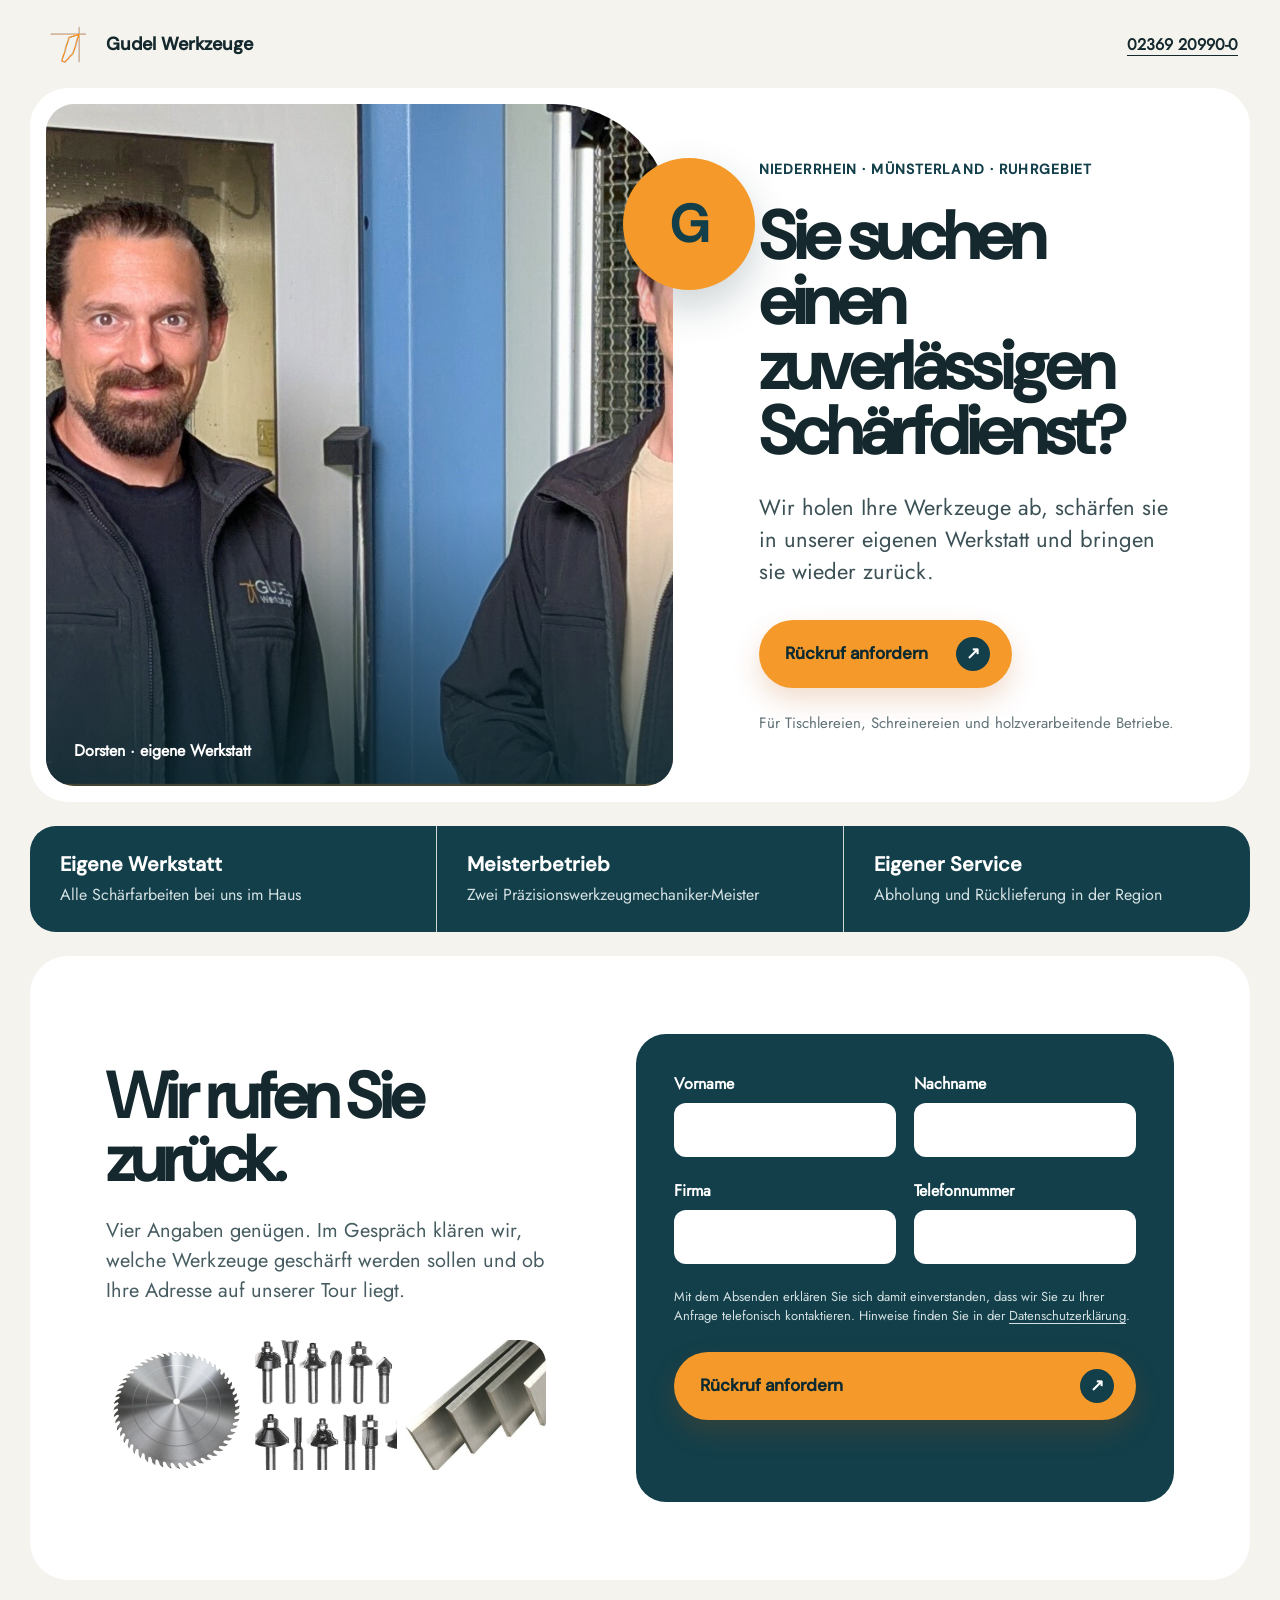
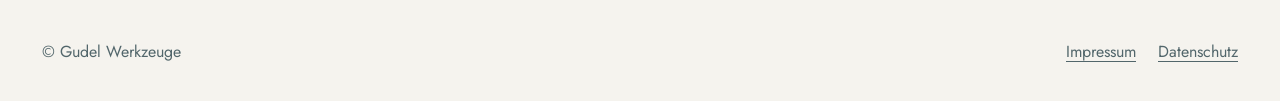
==== commit 3107b1b0: "Replace preview with focused Xurya-inspired campaign design" ====
--- a/docs/index.html
+++ b/docs/index.html
@@ -2,303 +2,90 @@
 <html lang="de">
 <head>
   <meta charset="utf-8">
-  <meta name="viewport" content="width=device-width, initial-scale=1">
-  <meta name="description" content="Gudel Werkzeuge: zuverlässiger Schärfdienst mit eigenem Abhol- und Bringservice für Tischlereien, Schreinereien und holzverarbeitende Betriebe in Niederrhein, Münsterland und Ruhrgebiet.">
-  <meta name="robots" content="noindex, nofollow">
-  <meta name="theme-color" content="#1c2228">
+  <meta name="viewport" content="width=device-width,initial-scale=1">
+  <meta name="robots" content="noindex,nofollow">
   <title>Regionaler Schärfdienst | Gudel Werkzeuge</title>
-  <link rel="preload" href="assets/fonts/jost-regular.woff2" as="font" type="font/woff2" crossorigin>
-  <link rel="preload" href="assets/fonts/dm-sans-medium.woff2" as="font" type="font/woff2" crossorigin>
+  <meta name="description" content="Gudel Werkzeuge schärft Werkzeuge im eigenen Haus und bietet einen regionalen Abhol- und Bringservice.">
   <link rel="stylesheet" href="styles.css">
   <script src="config.js"></script>
   <script src="app.js" defer></script>
 </head>
 <body>
   <!--
-  THESIS: Präzision zeigt sich als nachvollziehbarer Arbeitsablauf, nicht als Werbeversprechen; die Seite verweigert den austauschbaren Industrie-Card-Stack.
-  OWN-WORLD: Gudel-Orange, Werkstatt-Anthrazit und Prüfblatt-Weiß; Messlinien, Kontrollmarken, echte Werkstattbilder und klare Flächen bilden eine digitale Arbeitskarte.
-  STORY: Der Betrieb erkennt den regionalen Service, sieht eigene Fertigung und Meisterkompetenz, versteht den Ablauf und fordert einen Rückruf an.
-  FIRST VIEWPORT: Logo und Kontakt oben; links die klare Frage und der Abholservice, rechts ein großes echtes Team-/Werkstattbild mit sichtbarer Prüfmarke; CTA sofort im Blick.
-  FORM: Kalibrierprotokoll / Arbeitskarte, Position 4, Seed 1786d2fe.
-  FINISH: unreviewed and undocumented is unfinished; this build ends with the finish review, the verdict, DESIGN.md, and every shipping raster carrying its provenance
+  THESIS: Eine kurze Kampagnenseite wie die gewählte Xurya-Referenz: große echte Werkstattaufnahme, klare Aussage, sofortiger Rückruf.
+  OWN-WORLD: Gudel-Orange, tiefes Petrol und Weiß; weiche Rundungen, große Typografie, keine Kartenflut.
+  STORY: Thema erkennen, drei Belege sehen, Rückruf anfordern.
+  FIRST VIEWPORT: links Werkstattfoto, rechts kampagnenspezifische Aussage und CTA; darunter drei knappe Belege.
+  FORM: genau vier Pflichtfelder; dieselbe Seite unterstützt drei Themen über ?thema=abholung|werkstatt|zuverlaessig.
+  FINISH: unreviewed and undocumented is unfinished; this build ends with the finish review, the verdict, DESIGN.md, and every shipping raster carrying its provenance.
   -->
 
-  <a class="skip-link" href="#anfrage">Direkt zur Anfrage</a>
-
-  <header class="site-header" aria-label="Hauptnavigation">
-    <div class="shell header-inner">
-      <a class="brand" href="#start" aria-label="Gudel Werkzeuge – Start">
-        <img src="assets/logo-gudel.svg" alt="" width="64" height="64">
-        <span>Gudel<br>Werkzeuge</span>
-      </a>
-      <div class="header-actions">
-        <a class="phone-link" href="tel:+492369209900" data-track="phone_header">
-          <svg aria-hidden="true" viewBox="0 0 24 24"><path d="M7.1 3.5 9.6 7a1.5 1.5 0 0 1-.2 1.9l-1.3 1.2a13.8 13.8 0 0 0 5.8 5.8l1.2-1.3a1.5 1.5 0 0 1 1.9-.2l3.5 2.5a1.5 1.5 0 0 1 .6 1.6l-.4 1.9a2 2 0 0 1-2 1.6C9.5 22 2 14.5 2 5.3a2 2 0 0 1 1.6-2l1.9-.4a1.5 1.5 0 0 1 1.6.6Z"/></svg>
-          <span>02369 20990-0</span>
-        </a>
-        <a class="button button-small" href="#anfrage">Rückruf anfordern</a>
-      </div>
-    </div>
+  <header class="site-header">
+    <a class="brand" href="./" aria-label="Gudel Werkzeuge">
+      <img src="assets/logo-gudel.svg" alt="">
+      <span>Gudel Werkzeuge</span>
+    </a>
+    <a class="header-phone" href="tel:+492369209900">02369 20990-0</a>
   </header>
 
   <main>
-    <section class="hero" id="start">
-      <div class="hero-grid shell">
-        <div class="hero-copy">
-          <div class="region-line" aria-label="Servicegebiet">
-            <span>Niederrhein</span><i></i><span>Münsterland</span><i></i><span>Ruhrgebiet</span>
-          </div>
-          <h1>Sie suchen einen zuverlässigen Schärfdienst?</h1>
-          <p class="hero-lead">Wir holen Ihre Werkzeuge im Betrieb ab, schärfen sie bei uns in Dorsten und bringen sie wieder zurück.</p>
-          <ul class="hero-points" role="list">
-            <li>Eigener Abhol- und Bringservice</li>
-            <li>Alle Schärfarbeiten im eigenen Haus</li>
-            <li>Persönlicher Ansprechpartner</li>
-          </ul>
-          <div class="hero-cta">
-            <a class="button" href="#anfrage" data-track="hero_cta">Rückruf anfordern</a>
-            <span>Kurze Anfrage. Wir melden uns persönlich.</span>
-          </div>
-        </div>
+    <section class="hero" aria-labelledby="hero-title">
+      <div class="hero-photo">
+        <img id="hero-image" src="assets/team-workshop.jpg" alt="Mitarbeiter von Gudel Werkzeuge in der eigenen Werkstatt">
+        <span class="photo-label">Dorsten · eigene Werkstatt</span>
+      </div>
 
-        <div class="hero-visual" aria-label="Christian und Jan Bernd Gudel in der Werkstatt">
-          <img src="assets/team-workshop.jpg" alt="Christian und Jan Bernd Gudel vor einer CNC-Schleifmaschine" width="2076" height="1190">
-          <div class="inspection-mark" aria-hidden="true">
-            <span>Im eigenen Haus</span>
-            <strong>100%</strong>
-            <small>Schärfarbeiten</small>
-          </div>
-          <div class="measure-line" aria-hidden="true"><b></b><span>Präzision aus Dorsten</span></div>
+      <div class="hero-copy">
+        <p class="region">Niederrhein · Münsterland · Ruhrgebiet</p>
+        <h1 id="hero-title">Sie suchen einen zuverlässigen Schärfdienst?</h1>
+        <p class="hero-text" id="hero-text">Wir holen Ihre Werkzeuge ab, schärfen sie in unserer eigenen Werkstatt und bringen sie wieder zurück.</p>
+        <a class="primary-button" href="#rueckruf">Rückruf anfordern <span aria-hidden="true">↗</span></a>
+        <p class="audience">Für Tischlereien, Schreinereien und holzverarbeitende Betriebe.</p>
+      </div>
+
+      <div class="accent-disc" aria-hidden="true"><span>G</span></div>
+    </section>
+
+    <section class="proof" aria-label="Gudel Werkzeuge in Kürze">
+      <div><strong>Eigene Werkstatt</strong><span>Alle Schärfarbeiten bei uns im Haus</span></div>
+      <div><strong>Meisterbetrieb</strong><span>Zwei Präzisionswerkzeugmechaniker-Meister</span></div>
+      <div><strong>Eigener Service</strong><span>Abholung und Rücklieferung in der Region</span></div>
+    </section>
+
+    <section class="callback" id="rueckruf" aria-labelledby="form-title">
+      <div class="callback-intro">
+        <h2 id="form-title">Wir rufen Sie zurück.</h2>
+        <p>Vier Angaben genügen. Im Gespräch klären wir, welche Werkzeuge geschärft werden sollen und ob Ihre Adresse auf unserer Tour liegt.</p>
+        <div class="tool-strip" aria-hidden="true">
+          <img src="assets/saegeblatt.jpg" alt="">
+          <img src="assets/oberfraeser.jpg" alt="">
+          <img src="assets/hobelmesser.jpg" alt="">
         </div>
       </div>
-      <div class="hero-floor" aria-hidden="true"></div>
-    </section>
 
-    <section class="proof-strip" aria-label="Fakten über Gudel Werkzeuge">
-      <div class="shell proof-grid">
-        <div><strong>60+</strong><span>Jahre Schleiferfahrung</span></div>
-        <div><strong>2</strong><span>Präzisionswerkzeugmechaniker-Meister</span></div>
-        <div><strong>CNC</strong><span>moderner Maschinenpark</span></div>
-        <div><strong>vor Ort</strong><span>eigene Werkstatt in Dorsten</span></div>
-      </div>
-    </section>
-
-    <section class="section service-path" id="ablauf">
-      <div class="shell path-layout">
-        <div class="section-heading">
-          <h2>Vom ersten Rückruf bis zur festen Tour</h2>
-          <p>Der Einstieg ist einfach. Sie senden Ihre Kontaktdaten, wir klären den Bedarf und stimmen die Abholung mit Ihnen ab.</p>
-        </div>
-        <ol class="path" aria-label="Ablauf in vier Schritten">
-          <li>
-            <span class="path-index">01</span>
-            <div><h3>Anfrage senden</h3><p>Vorname, Nachname, Firma und Telefonnummer reichen.</p></div>
-          </li>
-          <li>
-            <span class="path-index">02</span>
-            <div><h3>Persönlich sprechen</h3><p>Wir rufen zurück und klären Werkzeuge, Mengen und Standort.</p></div>
-          </li>
-          <li>
-            <span class="path-index">03</span>
-            <div><h3>Abholung abstimmen</h3><p>Gemeinsam legen wir fest, wie Ihre Werkzeuge auf unsere Tour kommen.</p></div>
-          </li>
-          <li>
-            <span class="path-index">04</span>
-            <div><h3>Schärfen und zurückbringen</h3><p>Die Bearbeitung erfolgt im eigenen Haus. Anschließend liefern wir zurück.</p></div>
-          </li>
-        </ol>
-      </div>
-    </section>
-
-    <section class="section workshop" id="werkstatt">
-      <div class="shell workshop-grid">
-        <div class="workshop-image">
-          <img src="assets/maschinenpark.jpg" alt="CNC-Schleiftechnik beim Schärfen von Werkzeugen" width="1500" height="1200">
-          <div class="precision-scale" aria-hidden="true"><span>0</span><span>25</span><span>50</span><span>75</span><span>100</span></div>
-        </div>
-        <div class="workshop-copy">
-          <h2>Wir geben Ihre Werkzeuge nicht weiter.</h2>
-          <p class="large-copy">Sägeblätter, Fräser, Bohrer und weitere Werkzeuge werden in unserer eigenen Werkstatt bearbeitet. So bleiben Qualität, Abstimmung und Termine in einer Hand.</p>
-          <div class="fact-lines">
-            <div><span>Fachkompetenz</span><strong>Zwei Meister im eigenen Haus</strong></div>
-            <div><span>Bearbeitung</span><strong>Moderne CNC-Schleiftechnik</strong></div>
-            <div><span>Ablauf</span><strong>Digital organisiert, persönlich betreut</strong></div>
-          </div>
-        </div>
-      </div>
-    </section>
-
-    <section class="section tools" id="leistungen">
-      <div class="shell">
-        <div class="section-heading tools-heading">
-          <h2>Werkzeuge fürs Holzhandwerk</h2>
-          <p>Welche Werkzeuge regelmäßig bei Ihnen anfallen, klären wir im Rückruf. Zu unserem Schärfdienst gehören unter anderem:</p>
-        </div>
-        <div class="tool-bench">
-          <figure class="tool-main">
-            <img src="assets/saegeblatt.jpg" alt="Kreissägeblatt" width="1200" height="1200">
-            <figcaption><strong>Sägeblätter</strong><span>HW- und HSS-Sägeblätter, Sägezähne</span></figcaption>
-          </figure>
-          <figure>
-            <img src="assets/oberfraeser.jpg" alt="Auswahl verschiedener Oberfräser" width="1200" height="900">
-            <figcaption><strong>Fräser</strong><span>Ober-, Spiral-, Profil- und Nutfräser</span></figcaption>
-          </figure>
-          <figure>
-            <img src="assets/hobelmesser.jpg" alt="Hobelmesser" width="1200" height="900">
-            <figcaption><strong>Messer und Bohrer</strong><span>Hobelmesser, Bohrer, Senker und weitere Werkzeuge</span></figcaption>
-          </figure>
-        </div>
-      </div>
-    </section>
-
-    <section class="section film" id="film">
-      <div class="shell film-grid">
-        <div class="film-copy">
-          <h2>So sieht Schärfen bei Gudel aus.</h2>
-          <p>Ein Blick in die Bearbeitung eines Sägeblatts. Das Video zeigt, was später wieder bei Ihnen an der Maschine arbeitet.</p>
-          <button class="text-button" type="button" data-play-video>Video abspielen
-            <svg aria-hidden="true" viewBox="0 0 24 24"><path d="m9 7 8 5-8 5V7Z"/></svg>
-          </button>
-        </div>
-        <div class="video-frame">
-          <video controls playsinline preload="metadata" poster="assets/video-poster.jpg" aria-label="Sägeblatt schärfen bei Gudel Werkzeuge">
-            <source src="assets/saegeblatt-schaerfen.mp4" type="video/mp4">
-            Ihr Browser kann das Video nicht abspielen.
-          </video>
-          <span class="video-label">Werkstattaufnahme · Dorsten</span>
-        </div>
-      </div>
-    </section>
-
-    <section class="section regional">
-      <div class="shell regional-grid">
-        <div>
-          <h2>Regional unterwegs. Direkt erreichbar.</h2>
-          <p>Unser Abhol- und Bringservice richtet sich an holzverarbeitende Betriebe im Niederrhein, Münsterland und Ruhrgebiet. Nach Ihrer Anfrage prüfen wir, wie Ihr Standort sinnvoll in die Tour passt.</p>
-        </div>
-        <div class="route-map" aria-label="Servicegebiete Niederrhein, Münsterland und Ruhrgebiet">
-          <svg viewBox="0 0 720 330" role="img" aria-labelledby="route-title route-desc">
-            <title id="route-title">Regionale Servicetouren</title>
-            <desc id="route-desc">Eine stilisierte Route verbindet Niederrhein, Münsterland, Dorsten und Ruhrgebiet.</desc>
-            <path class="route" d="M65 225 C155 150 220 238 320 168 S455 82 535 128 600 226 660 220"/>
-            <g class="stops">
-              <circle cx="65" cy="225" r="10"/><text x="65" y="270" text-anchor="middle">Niederrhein</text>
-              <circle cx="320" cy="168" r="10"/><text x="320" y="213" text-anchor="middle">Dorsten</text>
-              <circle cx="535" cy="128" r="10"/><text x="535" y="88" text-anchor="middle">Münsterland</text>
-              <circle cx="660" cy="220" r="10"/><text x="660" y="270" text-anchor="middle">Ruhrgebiet</text>
-            </g>
-          </svg>
-        </div>
-      </div>
-    </section>
-
-    <section class="section people">
-      <div class="shell people-grid">
-        <div class="people-copy">
-          <h2>Familienbetrieb mit einem festen Ansprechpartner</h2>
-          <p>Gudel Werkzeuge verbindet über 60 Jahre Schleiferfahrung mit moderner CNC-Technik und digitalen Abläufen. Bei technischen Fragen sprechen Sie direkt mit Menschen, die Werkzeuge jeden Tag bearbeiten.</p>
-          <div class="names">
-            <p><strong>Christian Gudel</strong><span>Kundendienst und Vertrieb</span></p>
-            <p><strong>Jan Bernd Gudel</strong><span>Präzisionswerkzeugmechaniker-Meister · Produktion und Maschinenpark</span></p>
-          </div>
-        </div>
-        <img src="assets/team-workshop.jpg" alt="Christian und Jan Bernd Gudel in ihrer Werkstatt" width="2076" height="1190">
-      </div>
-    </section>
-
-    <section class="section faq" id="fragen">
-      <div class="shell faq-grid">
-        <h2>Häufige Fragen vor der ersten Abholung</h2>
-        <div class="accordions">
-          <details>
-            <summary>Fahren Sie jeden Betrieb in den drei Regionen an?</summary>
-            <p>Nach Ihrer Anfrage prüfen wir Standort, Werkzeugaufkommen und Tourenplanung. Anschließend sagen wir Ihnen konkret, wie die Abholung möglich ist.</p>
-          </details>
-          <details>
-            <summary>Welche Werkzeuge können Sie schärfen?</summary>
-            <p>Unter anderem Sägeblätter, Fräser, Bohrer, Senker, Hobelmesser und Profilwerkzeuge. Sonderfälle besprechen wir direkt mit Ihnen.</p>
-          </details>
-          <details>
-            <summary>Wie schnell bekomme ich meine Werkzeuge zurück?</summary>
-            <p>Die Laufzeit hängt von Werkzeugart, Zustand und Menge ab. Da wir im eigenen Haus schärfen, können wir im Rückruf eine realistische Einschätzung geben.</p>
-          </details>
-          <details>
-            <summary>Muss ich sofort einen Auftrag erteilen?</summary>
-            <p>Nein. Die Anfrage dient zunächst dazu, Ihren Bedarf und die mögliche Abholung zu klären.</p>
-          </details>
-        </div>
-      </div>
-    </section>
-
-    <section class="request" id="anfrage">
-      <div class="shell request-grid">
-        <div class="request-copy">
-          <h2>Kurze Anfrage.<br>Persönlicher Rückruf.</h2>
-          <p>Senden Sie uns Ihre Kontaktdaten. Wir melden uns, klären Ihren Bedarf und besprechen die Abholung.</p>
-          <div class="callback-note">
-            <span>Telefonisch erreichbar</span>
-            <a href="tel:+492369209900">02369 20990-0</a>
-            <small>Montag bis Freitag, 08:00–16:00 Uhr</small>
-          </div>
-        </div>
-
-        <form class="request-form" id="callback-form" novalidate>
-          <div class="form-status form-status-info" id="preview-notice" hidden>
-            Vorschau: Das Formular wird erst nach Eintrag des E-Mail-Endpunkts versendet.
-          </div>
-          <div class="form-row">
-            <label for="first-name">Vorname</label>
-            <input id="first-name" name="firstName" type="text" autocomplete="given-name" required>
-            <span class="field-error" data-error-for="first-name"></span>
-          </div>
-          <div class="form-row">
-            <label for="last-name">Nachname</label>
-            <input id="last-name" name="lastName" type="text" autocomplete="family-name" required>
-            <span class="field-error" data-error-for="last-name"></span>
-          </div>
-          <div class="form-row form-wide">
-            <label for="company">Firma</label>
-            <input id="company" name="company" type="text" autocomplete="organization" required>
-            <span class="field-error" data-error-for="company"></span>
-          </div>
-          <div class="form-row form-wide">
-            <label for="phone">Telefonnummer</label>
-            <input id="phone" name="phone" type="tel" autocomplete="tel" inputmode="tel" required>
-            <span class="field-error" data-error-for="phone"></span>
-          </div>
-          <input type="text" name="website" class="honeypot" tabindex="-1" autocomplete="off" aria-hidden="true">
-          <input type="hidden" name="utm_source" id="utm_source">
-          <input type="hidden" name="utm_medium" id="utm_medium">
-          <input type="hidden" name="utm_campaign" id="utm_campaign">
-          <input type="hidden" name="utm_content" id="utm_content">
-          <p class="privacy-note form-wide">Mit dem Absenden erklären Sie sich damit einverstanden, dass wir Sie zu Ihrer Anfrage telefonisch kontaktieren. Hinweise zur Verarbeitung finden Sie in unserer <a href="https://gudel-werkzeuge.de/policies/privacy-policy" target="_blank" rel="noopener">Datenschutzerklärung</a>.</p>
-          <button class="button submit-button form-wide" type="submit">
-            <span>Rückruf anfordern</span>
-            <svg aria-hidden="true" viewBox="0 0 24 24"><path d="m5 12 5 5L20 7"/></svg>
-          </button>
-          <p class="form-hint form-wide">Kein Auftrag, kein Rabattversprechen. Wir besprechen zuerst, ob und wie wir Sie sinnvoll betreuen können.</p>
-          <div class="form-status form-wide" id="form-status" role="status" aria-live="polite"></div>
-        </form>
-      </div>
+      <form class="request-form" novalidate>
+        <label><span>Vorname</span><input id="first-name" name="firstName" autocomplete="given-name" required></label>
+        <label><span>Nachname</span><input id="last-name" name="lastName" autocomplete="family-name" required></label>
+        <label><span>Firma</span><input id="company" name="company" autocomplete="organization" required></label>
+        <label><span>Telefonnummer</span><input id="phone" name="phone" type="tel" autocomplete="tel" required></label>
+        <input type="hidden" name="campaignTheme" id="campaign-theme">
+        <input type="hidden" name="utm_source" id="utm_source">
+        <input type="hidden" name="utm_medium" id="utm_medium">
+        <input type="hidden" name="utm_campaign" id="utm_campaign">
+        <input type="hidden" name="utm_content" id="utm_content">
+        <p class="privacy-note">Mit dem Absenden erklären Sie sich damit einverstanden, dass wir Sie zu Ihrer Anfrage telefonisch kontaktieren. Hinweise finden Sie in der <a href="https://gudel-werkzeuge.de/policies/privacy-policy" target="_blank" rel="noopener">Datenschutzerklärung</a>.</p>
+        <button class="submit-button" type="submit">Rückruf anfordern <span aria-hidden="true">↗</span></button>
+        <p id="form-status" class="form-status" role="status" aria-live="polite"></p>
+      </form>
     </section>
   </main>
 
-  <footer class="site-footer">
-    <div class="shell footer-grid">
-      <div class="footer-brand">
-        <img src="assets/logo-gudel.svg" alt="" width="56" height="56">
-        <span>Gudel<br>Werkzeuge</span>
-      </div>
-      <div>
-        <strong>Gudel Werkzeuge GmbH &amp; Co. KG</strong>
-        <span>Zur Reithalle 86 · 46286 Dorsten</span>
-        <a href="mailto:schaerfen.de@gudel-werkzeuge.de">schaerfen.de@gudel-werkzeuge.de</a>
-      </div>
-      <nav aria-label="Rechtliche Hinweise">
-        <a href="https://gudel-werkzeuge.de/policies/legal-notice" target="_blank" rel="noopener">Impressum</a>
-        <a href="https://gudel-werkzeuge.de/policies/privacy-policy" target="_blank" rel="noopener">Datenschutz</a>
-      </nav>
-    </div>
+  <footer>
+    <span>© Gudel Werkzeuge</span>
+    <nav aria-label="Rechtliche Hinweise">
+      <a href="https://gudel-werkzeuge.de/policies/legal-notice" target="_blank" rel="noopener">Impressum</a>
+      <a href="https://gudel-werkzeuge.de/policies/privacy-policy" target="_blank" rel="noopener">Datenschutz</a>
+    </nav>
   </footer>
 </body>
 </html>
--- a/docs/styles.css
+++ b/docs/styles.css
@@ -1,311 +1,6 @@
-@font-face {
-  font-family: "Jost Gudel";
-  src: url("assets/fonts/jost-regular.woff2") format("woff2");
-  font-style: normal;
-  font-weight: 400;
-  font-display: swap;
-}
-@font-face {
-  font-family: "DM Sans Gudel";
-  src: url("assets/fonts/dm-sans-medium.woff2") format("woff2");
-  font-style: normal;
-  font-weight: 500 800;
-  font-display: swap;
-}
-
-:root {
-  --ink: #1c2228;
-  --ink-2: #323841;
-  --paper: #f4f4f2;
-  --white: #ffffff;
-  --warm: #c2b7ac;
-  --warm-light: #e8e2dc;
-  --orange: #f59a2a;
-  --orange-dark: #a94d00;
-  --line: rgba(28, 34, 40, .18);
-  --muted: #5e6266;
-  --success: #0c6d4c;
-  --danger: #a43022;
-  --shell: min(1180px, calc(100vw - 40px));
-  --ease: cubic-bezier(.16, 1, .3, 1);
-}
-
-* { box-sizing: border-box; }
-html { scroll-behavior: smooth; overflow-x: clip; }
-body {
-  margin: 0;
-  overflow-x: clip;
-  color: var(--ink);
-  background: var(--paper);
-  font-family: "Jost Gudel", Arial, sans-serif;
-  font-size: 18px;
-  line-height: 1.55;
-  -webkit-font-smoothing: antialiased;
-}
-::selection { background: var(--orange); color: var(--ink); }
-:focus-visible { outline: 3px solid var(--orange); outline-offset: 4px; }
-::-webkit-scrollbar { width: 12px; }
-::-webkit-scrollbar-track { background: var(--ink); }
-::-webkit-scrollbar-thumb { background: var(--orange); border: 3px solid var(--ink); }
-img, video, svg { display: block; max-width: 100%; }
-a { color: inherit; text-decoration-thickness: 1px; text-underline-offset: .2em; }
-button, input { font: inherit; }
-button { cursor: pointer; }
-
-.shell { width: var(--shell); margin-inline: auto; }
-.skip-link {
-  position: fixed; z-index: 1000; top: 12px; left: 12px; padding: 10px 16px;
-  background: var(--white); color: var(--ink); transform: translateY(-150%);
-}
-.skip-link:focus { transform: translateY(0); }
-
-.site-header {
-  position: sticky; z-index: 50; top: 0;
-  background: color-mix(in srgb, var(--paper) 94%, transparent);
-  border-bottom: 1px solid var(--line);
-  backdrop-filter: blur(14px);
-}
-.header-inner { min-height: 84px; display: flex; align-items: center; justify-content: space-between; gap: 24px; }
-.brand { display: inline-flex; align-items: center; gap: 12px; color: var(--ink); font-family: "DM Sans Gudel", sans-serif; font-size: 17px; font-weight: 800; line-height: .95; text-decoration: none; }
-.brand img { width: 58px; height: 58px; }
-.header-actions { display: flex; align-items: center; gap: 24px; }
-.phone-link { display: inline-flex; align-items: center; gap: 9px; font-family: "DM Sans Gudel", sans-serif; font-weight: 700; text-decoration: none; }
-.phone-link svg { width: 20px; fill: none; stroke: currentColor; stroke-width: 1.8; stroke-linecap: round; stroke-linejoin: round; }
-
-.button {
-  display: inline-flex; min-height: 56px; align-items: center; justify-content: center;
-  padding: 14px 24px; border: 0; border-radius: 2px;
-  color: var(--ink); background: var(--orange);
-  font-family: "DM Sans Gudel", sans-serif; font-weight: 800; text-decoration: none;
-  box-shadow: 0 8px 18px rgba(80, 44, 9, .18);
-  transition: transform .25s var(--ease), background .25s ease, box-shadow .25s ease;
-}
-.button:hover { background: #ffa942; transform: translateY(-2px); box-shadow: 0 12px 24px rgba(80, 44, 9, .24); }
-.button:active { transform: translateY(0); }
-.button-small { min-height: 46px; padding: 10px 18px; font-size: 16px; }
-
-.hero { position: relative; overflow: hidden; padding: 72px 0 0; background: var(--paper); }
-.hero::before {
-  content: ""; position: absolute; inset: 0; pointer-events: none; opacity: .32;
-  background-image: linear-gradient(rgba(28,34,40,.075) 1px, transparent 1px), linear-gradient(90deg, rgba(28,34,40,.075) 1px, transparent 1px);
-  background-size: 48px 48px;
-  mask-image: linear-gradient(to bottom, black, transparent 82%);
-}
-.hero-grid { position: relative; display: grid; grid-template-columns: .98fr 1.02fr; align-items: center; gap: 54px; }
-.hero-copy { padding-bottom: 72px; }
-.region-line { display: flex; align-items: center; gap: 12px; color: var(--ink-2); font-family: "DM Sans Gudel", sans-serif; font-size: 13px; font-weight: 800; letter-spacing: .08em; text-transform: uppercase; }
-.region-line i { width: 22px; height: 1px; background: var(--orange-dark); }
-h1, h2, h3 { margin: 0; font-family: "DM Sans Gudel", sans-serif; line-height: 1.03; letter-spacing: -.035em; text-wrap: balance; }
-h1 { max-width: 760px; margin-top: 25px; font-size: clamp(52px, 6vw, 86px); }
-h2 { font-size: clamp(40px, 4.6vw, 64px); }
-h3 { font-size: 22px; }
-.hero-lead { max-width: 650px; margin: 28px 0 24px; color: var(--ink-2); font-size: 23px; line-height: 1.45; }
-.hero-points { display: grid; gap: 8px; margin: 0 0 32px; padding: 0; list-style: none; }
-.hero-points li { display: flex; align-items: center; gap: 12px; font-family: "DM Sans Gudel", sans-serif; font-weight: 700; }
-.hero-points li::before { content: ""; width: 10px; height: 10px; border: 3px solid var(--orange-dark); transform: rotate(45deg); }
-.hero-cta { display: flex; align-items: center; gap: 18px; }
-.hero-cta span { max-width: 210px; color: var(--muted); font-size: 15px; line-height: 1.35; }
-.hero-visual { position: relative; align-self: stretch; min-height: 625px; background: var(--ink); overflow: hidden; }
-.hero-visual > img { width: 100%; height: 100%; object-fit: cover; object-position: 50% center; filter: saturate(.88) contrast(1.02); }
-.hero-visual::after { content: ""; position: absolute; inset: 0; background: linear-gradient(180deg, transparent 55%, rgba(28,34,40,.64)); pointer-events: none; }
-.inspection-mark { position: absolute; z-index: 2; top: 28px; left: 50%; width: 154px; aspect-ratio: 1; display: grid; place-content: center; text-align: center; background: var(--orange); color: var(--ink); clip-path: polygon(50% 0, 88% 12%, 100% 50%, 88% 88%, 50% 100%, 12% 88%, 0 50%, 12% 12%); transform: translateX(-50%) rotate(-4deg); }
-.inspection-mark span, .inspection-mark small { font-family: "DM Sans Gudel", sans-serif; font-size: 11px; font-weight: 800; letter-spacing: .06em; text-transform: uppercase; }
-.inspection-mark strong { font-family: "DM Sans Gudel", sans-serif; font-size: 40px; line-height: 1; }
-.measure-line { position: absolute; z-index: 3; left: 24px; right: 24px; bottom: 24px; display: flex; align-items: center; gap: 12px; color: white; font-family: "DM Sans Gudel", sans-serif; font-size: 13px; letter-spacing: .06em; text-transform: uppercase; }
-.measure-line b { flex: 1; height: 8px; border-top: 1px solid white; background: repeating-linear-gradient(90deg, white 0 1px, transparent 1px 20px); }
-.hero-floor { height: 16px; background: var(--orange); }
-
-.proof-strip { background: var(--ink); color: white; }
-.proof-grid { display: grid; grid-template-columns: repeat(4, 1fr); }
-.proof-grid > div { min-height: 128px; display: flex; flex-direction: column; justify-content: center; padding: 20px 28px; border-left: 1px solid rgba(255,255,255,.16); }
-.proof-grid > div:last-child { border-right: 1px solid rgba(255,255,255,.16); }
-.proof-grid strong { color: var(--orange); font-family: "DM Sans Gudel", sans-serif; font-size: 30px; font-variant-numeric: tabular-nums; line-height: 1.1; }
-.proof-grid span { margin-top: 6px; color: #dce0e3; font-size: 15px; line-height: 1.35; }
-
-.section { padding: 120px 0; }
-.section-heading { max-width: 760px; }
-.section-heading p, .workshop-copy > p, .regional-grid > div > p, .people-copy > p, .film-copy > p { max-width: 66ch; margin: 26px 0 0; color: var(--muted); font-size: 20px; }
-.path-layout { display: grid; grid-template-columns: .86fr 1.14fr; gap: 90px; }
-.path { margin: 0; padding: 0; list-style: none; border-top: 1px solid var(--ink); }
-.path li { display: grid; grid-template-columns: 72px 1fr; gap: 22px; padding: 28px 0; border-bottom: 1px solid var(--line); }
-.path-index { align-self: start; color: var(--orange-dark); font-family: "DM Sans Gudel", sans-serif; font-weight: 800; font-variant-numeric: tabular-nums; }
-.path p { margin: 8px 0 0; color: var(--muted); }
-
-.workshop { color: white; background: var(--ink); }
-.workshop-grid { display: grid; grid-template-columns: 1fr 1fr; align-items: stretch; gap: 0; }
-.workshop-image { position: relative; min-height: 640px; overflow: hidden; }
-.workshop-image img { width: 100%; height: 100%; object-fit: cover; }
-.precision-scale { position: absolute; left: 20px; right: 20px; bottom: 18px; display: flex; justify-content: space-between; padding-top: 12px; border-top: 2px solid var(--orange); background: repeating-linear-gradient(90deg, var(--orange) 0 1px, transparent 1px 5%); color: white; font-family: "DM Sans Gudel", sans-serif; font-size: 11px; }
-.workshop-copy { display: flex; flex-direction: column; justify-content: center; padding: 68px; background: var(--ink-2); }
-.workshop-copy .large-copy { color: #e1e4e6; }
-.fact-lines { margin-top: 45px; border-top: 1px solid rgba(255,255,255,.2); }
-.fact-lines > div { display: grid; grid-template-columns: 135px 1fr; gap: 18px; padding: 19px 0; border-bottom: 1px solid rgba(255,255,255,.2); }
-.fact-lines span { color: var(--orange); font-size: 13px; text-transform: uppercase; letter-spacing: .07em; }
-.fact-lines strong { font-family: "DM Sans Gudel", sans-serif; }
-
-.tools { background: var(--white); }
-.tools-heading { display: grid; grid-template-columns: 1.05fr .95fr; gap: 80px; max-width: none; align-items: end; }
-.tools-heading p { margin: 0; }
-.tool-bench { display: grid; grid-template-columns: 1.25fr 1fr 1fr; gap: 1px; margin-top: 56px; background: var(--ink); border: 1px solid var(--ink); }
-.tool-bench figure { position: relative; min-width: 0; margin: 0; background: var(--paper); }
-.tool-bench img { width: 100%; height: 325px; object-fit: cover; mix-blend-mode: multiply; }
-.tool-bench .tool-main img { object-fit: contain; padding: 30px; }
-.tool-bench figcaption { min-height: 115px; padding: 22px; border-top: 1px solid var(--ink); }
-.tool-bench figcaption strong, .tool-bench figcaption span { display: block; }
-.tool-bench figcaption strong { font-family: "DM Sans Gudel", sans-serif; font-size: 22px; }
-.tool-bench figcaption span { margin-top: 5px; color: var(--muted); font-size: 15px; }
-
-.film { background: var(--warm-light); }
-.film-grid { display: grid; grid-template-columns: .65fr 1.35fr; align-items: center; gap: 70px; }
-.text-button { display: inline-flex; align-items: center; gap: 10px; margin-top: 28px; padding: 0 0 7px; border: 0; border-bottom: 2px solid var(--orange-dark); color: var(--ink); background: transparent; font-family: "DM Sans Gudel", sans-serif; font-weight: 800; }
-.text-button svg { width: 24px; fill: none; stroke: currentColor; stroke-width: 1.7; }
-.video-frame { position: relative; background: var(--ink); box-shadow: 0 26px 55px rgba(28,34,40,.24); }
-.video-frame video { width: 100%; aspect-ratio: 16/9; object-fit: cover; }
-.video-label { position: absolute; left: 16px; bottom: 16px; padding: 7px 10px; color: white; background: rgba(28,34,40,.88); font-size: 12px; letter-spacing: .05em; text-transform: uppercase; pointer-events: none; }
-
-.regional { overflow: hidden; background: var(--orange); }
-.regional-grid { display: grid; grid-template-columns: .8fr 1.2fr; align-items: center; gap: 70px; }
-.regional-grid > div > p { color: rgba(28,34,40,.78); }
-.route-map { padding: 28px; border: 1px solid rgba(28,34,40,.44); background: rgba(255,255,255,.18); }
-.route-map .route { fill: none; stroke: var(--ink); stroke-width: 4; stroke-linecap: round; stroke-dasharray: 9 10; }
-.route-map circle { fill: var(--paper); stroke: var(--ink); stroke-width: 4; }
-.route-map text { fill: var(--ink); font: 700 17px "DM Sans Gudel", sans-serif; }
-
-.people { background: var(--paper); }
-.people-grid { display: grid; grid-template-columns: 1fr 1fr; align-items: stretch; }
-.people-copy { display: flex; flex-direction: column; justify-content: center; padding: 65px; border: 1px solid var(--ink); border-right: 0; }
-.people-grid > img { width: 100%; height: 100%; min-height: 550px; object-fit: cover; object-position: center; }
-.names { margin-top: 34px; padding-top: 24px; border-top: 1px solid var(--line); }
-.names p { display: grid; grid-template-columns: 165px 1fr; gap: 20px; margin: 0; padding: 12px 0; }
-.names strong { font-family: "DM Sans Gudel", sans-serif; }
-.names span { color: var(--muted); font-size: 15px; }
-
-.faq { background: white; }
-.faq-grid { display: grid; grid-template-columns: .82fr 1.18fr; gap: 90px; }
-.accordions { border-top: 1px solid var(--ink); }
-details { border-bottom: 1px solid var(--line); }
-summary { position: relative; padding: 26px 52px 26px 0; font-family: "DM Sans Gudel", sans-serif; font-size: 19px; font-weight: 800; list-style: none; cursor: pointer; }
-summary::-webkit-details-marker { display: none; }
-summary::after { content: "+"; position: absolute; top: 20px; right: 8px; color: var(--orange-dark); font-size: 30px; line-height: 1; transition: transform .25s var(--ease); }
-details[open] summary::after { transform: rotate(45deg); }
-details p { max-width: 65ch; margin: -4px 50px 26px 0; color: var(--muted); }
-
-.request { padding: 120px 0; color: white; background: var(--ink); }
-.request-grid { display: grid; grid-template-columns: .78fr 1.22fr; gap: 80px; align-items: start; }
-.request-copy { position: sticky; top: 120px; }
-.request-copy > p { max-width: 50ch; margin: 27px 0 0; color: #dce0e3; font-size: 20px; }
-.callback-note { display: grid; margin-top: 52px; padding-top: 24px; border-top: 1px solid rgba(255,255,255,.22); }
-.callback-note span { color: var(--orange); font-size: 13px; letter-spacing: .07em; text-transform: uppercase; }
-.callback-note a { margin-top: 8px; font-family: "DM Sans Gudel", sans-serif; font-size: 30px; font-weight: 800; text-decoration: none; }
-.callback-note small { color: #bfc5ca; }
-.request-form { display: grid; grid-template-columns: 1fr 1fr; gap: 22px; padding: 42px; color: var(--ink); background: var(--paper); }
-.form-row { display: grid; gap: 7px; }
-.form-wide { grid-column: 1 / -1; }
-.form-row label { font-family: "DM Sans Gudel", sans-serif; font-size: 14px; font-weight: 800; }
-.form-row input { width: 100%; height: 55px; padding: 10px 13px; border: 1px solid #7f8386; border-radius: 0; color: var(--ink); background: white; caret-color: var(--orange-dark); }
-.form-row input:hover { border-color: var(--ink); }
-.form-row input[aria-invalid="true"] { border-color: var(--danger); box-shadow: 0 0 0 1px var(--danger); }
-.field-error { min-height: 17px; color: var(--danger); font-size: 13px; }
-.consent { display: grid; grid-template-columns: 22px 1fr; gap: 10px; align-items: start; font-size: 14px; line-height: 1.45; }
-.consent input { width: 19px; height: 19px; margin-top: 2px; accent-color: var(--orange-dark); }
-.privacy-note { margin: 0; color: var(--muted); font-size: 14px; line-height: 1.5; }
-.submit-button { width: 100%; gap: 10px; }
-.submit-button svg { width: 22px; fill: none; stroke: currentColor; stroke-width: 2; }
-.submit-button:disabled { cursor: wait; opacity: .68; transform: none; }
-.form-hint { margin: -6px 0 0; color: var(--muted); font-size: 13px; text-align: center; }
-.form-status { min-height: 0; font-family: "DM Sans Gudel", sans-serif; font-size: 14px; }
-.form-status:not(:empty), .form-status-info { padding: 12px 14px; border: 1px solid currentColor; }
-.form-status.success { color: var(--success); }
-.form-status.error { color: var(--danger); }
-.form-status-info { grid-column: 1/-1; color: #76500a; background: #fff1cc; }
-.honeypot { position: absolute !important; left: -9999px !important; }
-
-.site-footer { padding: 42px 0; color: white; background: #101418; border-top: 1px solid rgba(255,255,255,.16); }
-.footer-grid { display: grid; grid-template-columns: .7fr 1.3fr .7fr; gap: 35px; align-items: center; }
-.footer-brand { display: inline-flex; align-items: center; gap: 11px; font-family: "DM Sans Gudel", sans-serif; font-weight: 800; line-height: .95; }
-.footer-brand img { width: 54px; height: 54px; filter: brightness(0) invert(1); }
-.footer-grid > div:not(.footer-brand) { display: grid; font-size: 15px; }
-.footer-grid > div:not(.footer-brand) span { color: #afb5ba; }
-.footer-grid > div:not(.footer-brand) a { color: #afb5ba; }
-.footer-grid nav { display: flex; justify-content: flex-end; gap: 18px; font-size: 14px; }
-
-@media (max-width: 980px) {
-  :root { --shell: min(100% - 32px, 760px); }
-  .header-actions .phone-link span { display: none; }
-  .hero { padding-top: 48px; }
-  .hero-grid, .path-layout, .workshop-grid, .tools-heading, .film-grid, .regional-grid, .people-grid, .faq-grid, .request-grid { grid-template-columns: 1fr; }
-  .hero-grid { gap: 0; }
-  .hero-copy { padding-bottom: 48px; }
-  .hero-visual { min-height: 500px; }
-  .proof-grid { grid-template-columns: 1fr 1fr; }
-  .proof-grid > div:nth-child(3) { border-top: 1px solid rgba(255,255,255,.16); }
-  .proof-grid > div:nth-child(4) { border-top: 1px solid rgba(255,255,255,.16); }
-  .section { padding: 84px 0; }
-  .path-layout, .faq-grid, .request-grid { gap: 52px; }
-  .workshop-copy { padding: 52px 38px; }
-  .tools-heading { gap: 25px; }
-  .tool-bench { grid-template-columns: 1fr 1fr; }
-  .tool-main { grid-column: 1/-1; }
-  .film-grid, .regional-grid { gap: 45px; }
-  .people-copy { padding: 48px 36px; border-right: 1px solid var(--ink); border-bottom: 0; }
-  .request-copy { position: static; }
-}
-
-@media (max-width: 640px) {
-  :root { --shell: min(100% - 26px, 520px); }
-  body { font-size: 17px; }
-  .header-inner { min-height: 70px; }
-  .brand { gap: 8px; font-size: 13px; }
-  .brand img { width: 43px; height: 43px; }
-  .header-actions { gap: 10px; }
-  .phone-link { display: none; }
-  .button-small { min-height: 42px; padding: 8px 12px; font-size: 14px; }
-  .hero { padding-top: 34px; }
-  h1 { font-size: clamp(46px, 14vw, 64px); }
-  h2 { font-size: clamp(36px, 11vw, 48px); }
-  .region-line { flex-wrap: wrap; gap: 8px; font-size: 11px; }
-  .region-line i { width: 12px; }
-  .hero-lead { margin-top: 20px; font-size: 20px; }
-  .hero-cta { align-items: flex-start; flex-direction: column; }
-  .hero-visual { min-height: 400px; margin-inline: -13px; }
-  .hero-visual > img { object-position: 50% center; }
-  .inspection-mark { top: 16px; left: 50%; width: 118px; }
-  .inspection-mark strong { font-size: 31px; }
-  .proof-grid { margin-inline: 0; width: 100%; }
-  .proof-grid > div { min-height: 108px; padding: 16px 14px; }
-  .proof-grid strong { font-size: 25px; }
-  .section { padding: 68px 0; }
-  .section-heading p, .workshop-copy > p, .regional-grid > div > p, .people-copy > p, .film-copy > p { font-size: 18px; }
-  .path li { grid-template-columns: 52px 1fr; gap: 12px; padding: 23px 0; }
-  .workshop-grid { margin-inline: -13px; width: calc(100% + 26px); }
-  .workshop-image { min-height: 420px; }
-  .workshop-copy { padding: 42px 26px; }
-  .fact-lines > div { grid-template-columns: 1fr; gap: 5px; }
-  .tool-bench { grid-template-columns: 1fr; }
-  .tool-main { grid-column: auto; }
-  .tool-bench img { height: 290px; }
-  .film-grid { gap: 30px; }
-  .video-frame { margin-inline: -13px; }
-  .regional { padding-block: 74px; }
-  .route-map { margin-inline: -8px; padding: 6px; }
-  .route-map text { font-size: 14px; }
-  .people-grid { margin-inline: -13px; }
-  .people-copy { padding: 38px 26px; }
-  .people-grid > img { min-height: 360px; }
-  .names p { grid-template-columns: 1fr; gap: 2px; }
-  .faq-grid { gap: 38px; }
-  summary { font-size: 17px; }
-  .request { padding: 72px 0; }
-  .request-grid { gap: 38px; }
-  .callback-note { margin-top: 34px; }
-  .request-form { grid-template-columns: 1fr; padding: 28px 20px; margin-inline: -3px; }
-  .form-wide { grid-column: auto; }
-  .form-status-info { grid-column: auto; }
-  .footer-grid { grid-template-columns: 1fr; }
-  .footer-grid nav { justify-content: flex-start; }
-}
-
-@media (prefers-reduced-motion: reduce) {
-  html { scroll-behavior: auto; }
-  *, *::before, *::after { animation-duration: .01ms !important; animation-iteration-count: 1 !important; transition-duration: .01ms !important; }
-}
+@font-face{font-family:JostGudel;src:url('assets/fonts/jost-regular.woff2') format('woff2');font-display:swap}@font-face{font-family:DMSansGudel;src:url('assets/fonts/dm-sans-medium.woff2') format('woff2');font-display:swap}
+:root{--orange:#f59a2a;--orange-deep:#b84f00;--petrol:#123f4a;--petrol-deep:#0a2931;--white:#fff;--paper:#f5f3ee;--ink:#14282d;--line:rgba(18,63,74,.16);--radius:38px;--ease:cubic-bezier(.16,1,.3,1)}
+*{box-sizing:border-box}html{scroll-behavior:smooth}body{margin:0;background:var(--paper);color:var(--ink);font-family:JostGudel,Jost,Arial,sans-serif}::selection{background:var(--orange);color:var(--petrol-deep)}a{color:inherit}.site-header{height:88px;display:flex;align-items:center;justify-content:space-between;max-width:1440px;margin:auto;padding:0 42px}.brand{display:flex;align-items:center;gap:12px;text-decoration:none;font:700 18px/1 DMSansGudel,Arial,sans-serif}.brand img{width:52px;height:52px}.header-phone{font-weight:700;text-underline-offset:5px}main{max-width:1440px;margin:auto;padding:0 30px 30px}.hero{position:relative;min-height:690px;display:grid;grid-template-columns:1.08fr .92fr;background:var(--white);border-radius:var(--radius);overflow:hidden}.hero-photo{position:relative;min-width:0;margin:16px;border-radius:28px 120px 28px 28px;overflow:hidden;background:var(--petrol)}.hero-photo::after{content:"";position:absolute;inset:0;background:linear-gradient(180deg,transparent 58%,rgba(10,41,49,.75))}.hero-photo img{width:100%;height:100%;object-fit:cover;object-position:center;display:block}.photo-label{position:absolute;z-index:2;left:28px;bottom:24px;color:#fff;font-weight:700}.hero-copy{position:relative;z-index:2;display:flex;flex-direction:column;justify-content:center;padding:72px 70px 68px}.region{margin:0 0 24px;color:var(--petrol);font:700 14px/1.4 DMSansGudel,Arial,sans-serif;letter-spacing:.08em;text-transform:uppercase}.hero h1{max-width:680px;margin:0;font:700 clamp(48px,5.25vw,82px)/.97 DMSansGudel,Arial,sans-serif;letter-spacing:-.04em;text-wrap:balance}.hero-text{max-width:590px;margin:28px 0 32px;color:#3c5156;font-size:22px;line-height:1.45}.primary-button,.submit-button{display:inline-flex;align-items:center;justify-content:space-between;gap:28px;width:max-content;border:0;border-radius:999px;background:var(--orange);color:var(--petrol-deep);padding:17px 22px 17px 26px;text-decoration:none;font:700 17px/1 DMSansGudel,Arial,sans-serif;box-shadow:0 12px 28px rgba(184,79,0,.2);cursor:pointer;transition:transform .25s var(--ease),box-shadow .25s var(--ease)}.primary-button span,.submit-button span{display:grid;place-items:center;width:34px;height:34px;border-radius:50%;background:var(--petrol);color:#fff}.primary-button:hover,.submit-button:hover{transform:translateY(-3px);box-shadow:0 18px 36px rgba(184,79,0,.24)}.primary-button:focus-visible,.submit-button:focus-visible,input:focus-visible,a:focus-visible{outline:3px solid var(--orange-deep);outline-offset:4px}.audience{max-width:430px;margin:24px 0 0;color:#617277;font-size:15px}.accent-disc{position:absolute;z-index:3;left:calc(54% - 66px);top:70px;width:132px;height:132px;border-radius:50%;display:grid;place-items:center;background:var(--orange);box-shadow:0 18px 40px rgba(10,41,49,.2)}.accent-disc span{font:700 52px/1 DMSansGudel,Arial,sans-serif;color:var(--petrol)}.proof{display:grid;grid-template-columns:repeat(3,1fr);gap:1px;margin:24px 0;background:var(--line);border-radius:26px;overflow:hidden}.proof div{display:flex;flex-direction:column;gap:7px;padding:26px 30px;background:var(--petrol);color:#fff}.proof strong{font:700 20px/1.2 DMSansGudel,Arial,sans-serif}.proof span{color:#d4e0e2;line-height:1.45}.callback{display:grid;grid-template-columns:.9fr 1.1fr;gap:90px;align-items:center;padding:78px 76px;background:var(--white);border-radius:var(--radius)}.callback h2{max-width:620px;margin:0;font:700 clamp(44px,5vw,72px)/.98 DMSansGudel,Arial,sans-serif;letter-spacing:-.04em}.callback-intro>p{max-width:570px;margin:24px 0 34px;color:#475d62;font-size:20px;line-height:1.5}.tool-strip{height:130px;display:grid;grid-template-columns:repeat(3,1fr);gap:8px;border-radius:24px;overflow:hidden}.tool-strip img{width:100%;height:100%;object-fit:cover;background:#fff}.request-form{display:grid;grid-template-columns:1fr 1fr;gap:22px 18px;padding:38px;background:var(--petrol);border-radius:30px;color:#fff}.request-form label{display:grid;gap:8px;font-weight:700}.request-form input{width:100%;height:54px;border:1px solid rgba(255,255,255,.35);border-radius:12px;background:#fff;color:var(--ink);padding:0 16px;font:17px JostGudel,Arial,sans-serif}.privacy-note,.submit-button,.form-status{grid-column:1/-1}.privacy-note{margin:2px 0 0;color:#d4e0e2;font-size:13px;line-height:1.45}.privacy-note a{text-underline-offset:3px}.submit-button{width:100%;margin-top:4px}.form-status{min-height:22px;margin:0}.form-status.success{color:#bff5d8}.form-status.error{color:#ffd2c4}footer{max-width:1440px;margin:auto;padding:30px 42px 38px;display:flex;justify-content:space-between;color:#52666b}footer nav{display:flex;gap:22px}footer a{text-underline-offset:4px}
+@media(max-width:1050px){.hero{grid-template-columns:1fr;min-height:auto}.hero-photo{height:470px;border-radius:28px 100px 28px 28px}.hero-copy{padding:56px 42px}.accent-disc{left:auto;right:44px;top:420px}.callback{grid-template-columns:1fr;gap:46px;padding:58px 42px}}
+@media(max-width:700px){:root{--radius:24px}.site-header{height:76px;padding:0 20px}.brand span{display:none}.brand img{width:46px;height:46px}.header-phone{font-size:14px}main{padding:0 12px 18px}.hero-photo{height:325px;margin:10px;border-radius:18px 70px 18px 18px}.photo-label{left:18px;bottom:16px;font-size:13px}.hero-copy{padding:42px 24px 34px}.region{margin-bottom:17px;font-size:11px}.hero h1{font-size:45px}.hero-text{margin:22px 0 26px;font-size:18px}.primary-button{width:100%}.accent-disc{right:23px;top:294px;width:80px;height:80px}.accent-disc span{font-size:32px}.proof{grid-template-columns:1fr;border-radius:20px}.proof div{padding:20px 23px}.callback{padding:44px 24px;border-radius:24px}.callback h2{font-size:44px}.callback-intro>p{font-size:18px}.tool-strip{height:90px}.request-form{grid-template-columns:1fr;padding:24px;border-radius:22px}.privacy-note,.submit-button,.form-status{grid-column:auto}.submit-button{width:100%}footer{padding:26px 20px 32px;flex-direction:column;gap:16px}}
+@media(prefers-reduced-motion:reduce){html{scroll-behavior:auto}.primary-button,.submit-button{transition:none}}
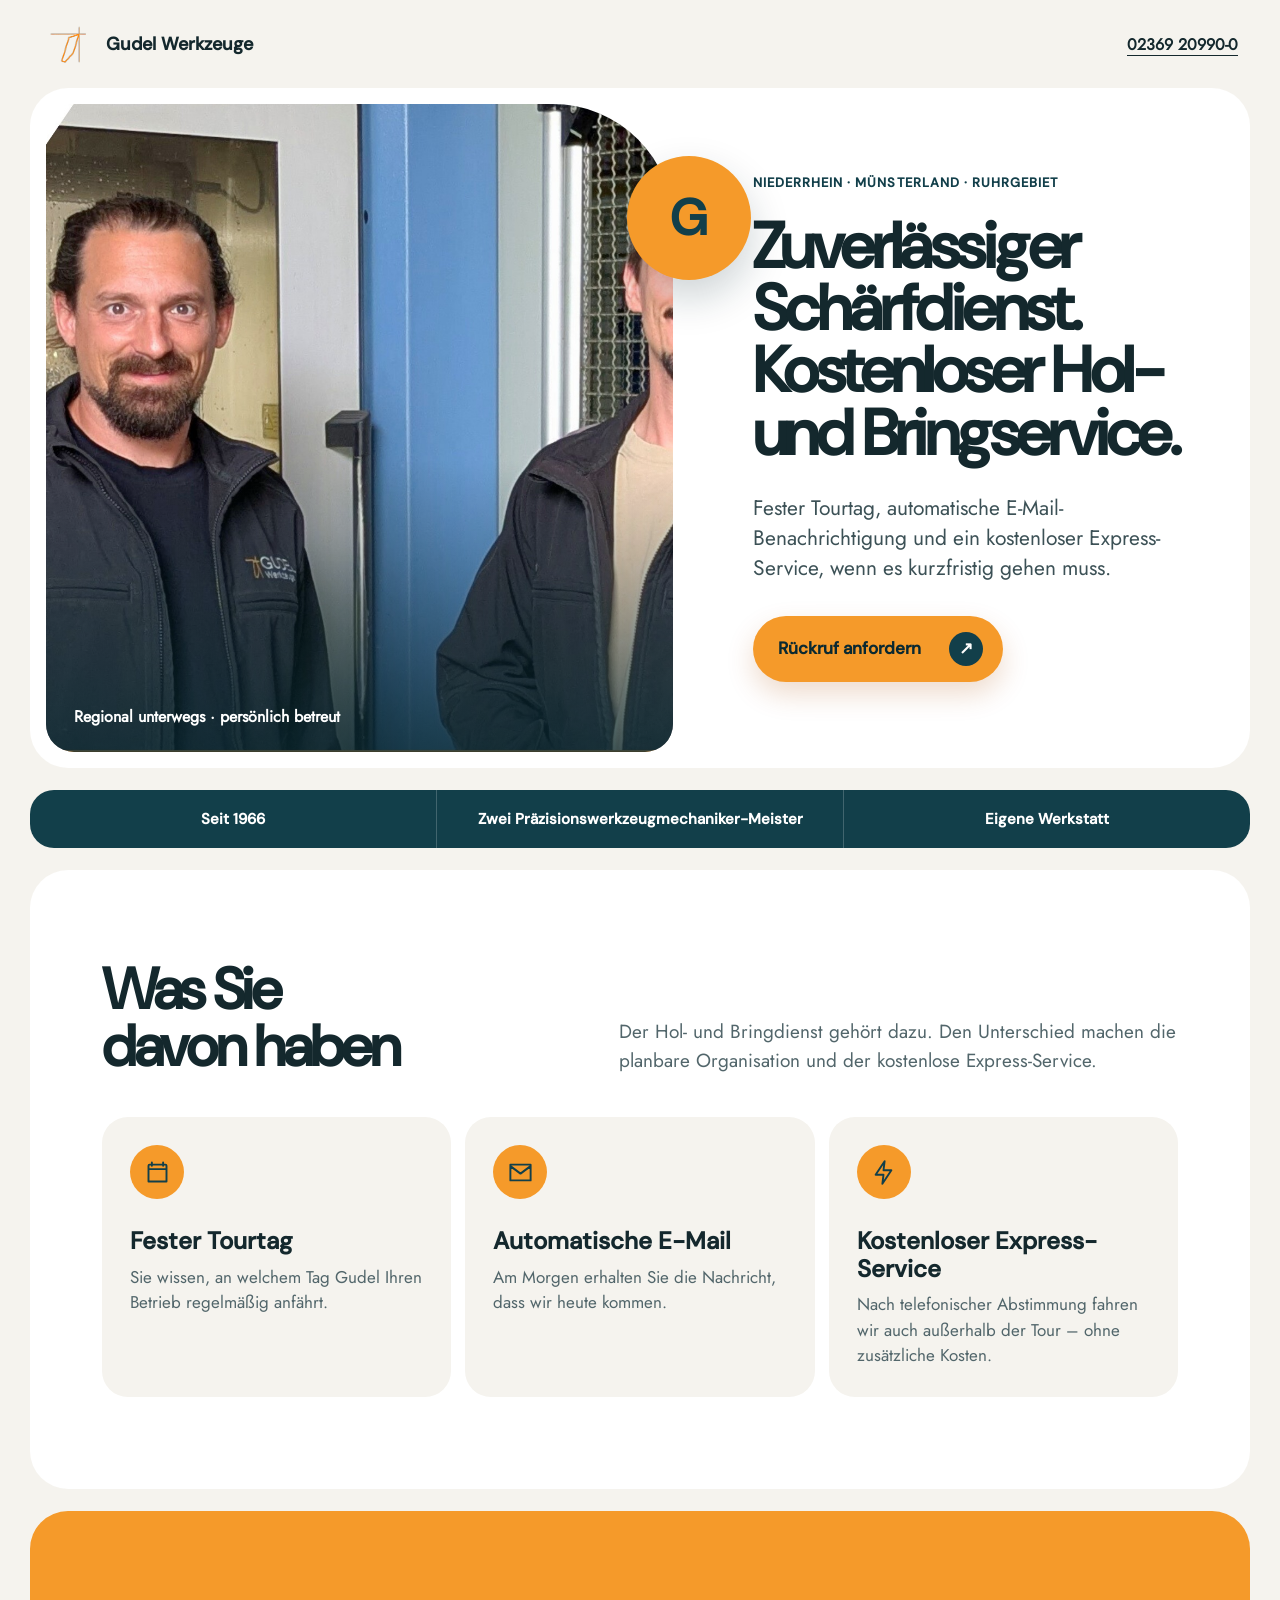
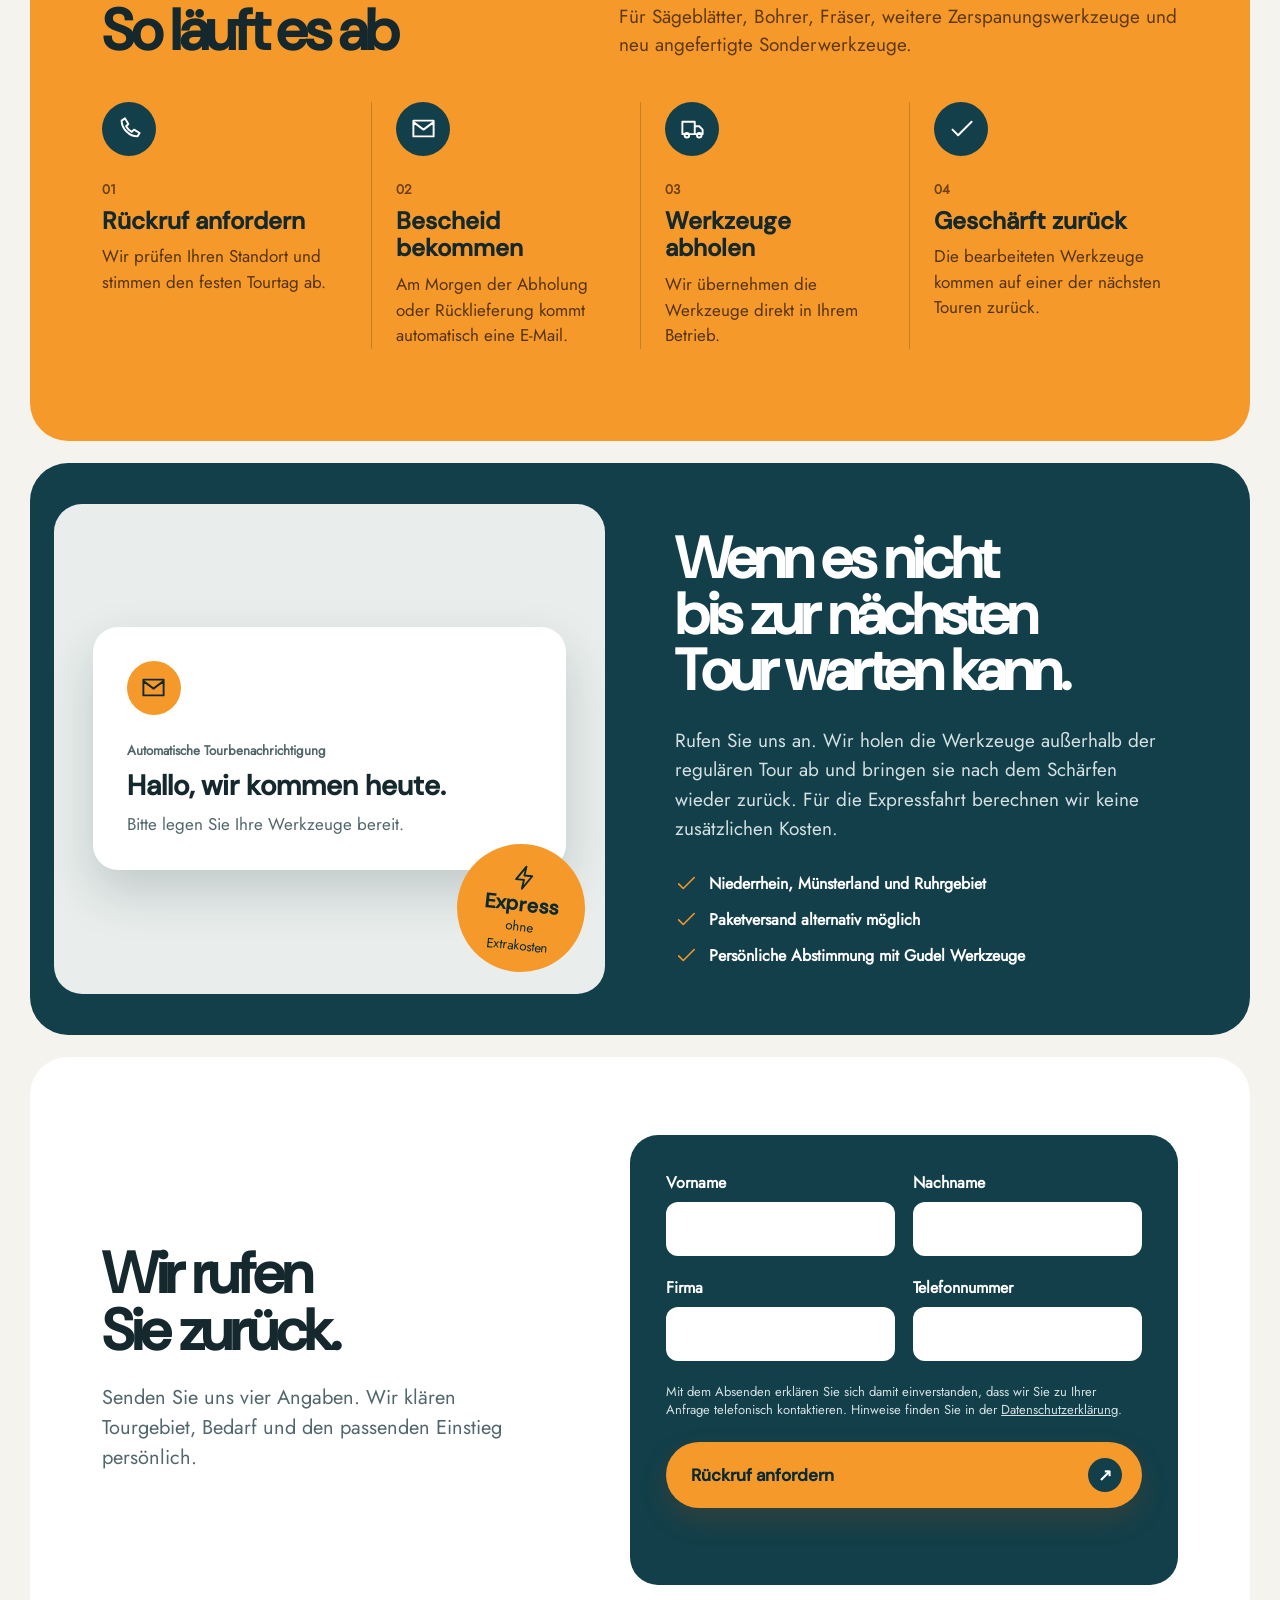
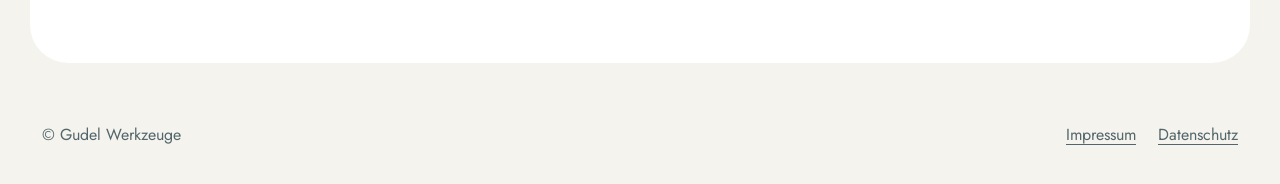
==== commit 8dbfb172: "Publish three structured campaign landing pages" ====
--- a/docs/index.html
+++ b/docs/index.html
@@ -5,74 +5,85 @@
   <meta name="viewport" content="width=device-width,initial-scale=1">
   <meta name="robots" content="noindex,nofollow">
   <title>Regionaler Schärfdienst | Gudel Werkzeuge</title>
-  <meta name="description" content="Gudel Werkzeuge schärft Werkzeuge im eigenen Haus und bietet einen regionalen Abhol- und Bringservice.">
+  <meta name="description" content="Gudel Werkzeuge – Schärfdienst und Werkzeugservice für gewerbliche Betriebe in der Region.">
   <link rel="stylesheet" href="styles.css">
   <script src="config.js"></script>
   <script src="app.js" defer></script>
 </head>
 <body>
   <!--
-  THESIS: Eine kurze Kampagnenseite wie die gewählte Xurya-Referenz: große echte Werkstattaufnahme, klare Aussage, sofortiger Rückruf.
-  OWN-WORLD: Gudel-Orange, tiefes Petrol und Weiß; weiche Rundungen, große Typografie, keine Kartenflut.
-  STORY: Thema erkennen, drei Belege sehen, Rückruf anfordern.
-  FIRST VIEWPORT: links Werkstattfoto, rechts kampagnenspezifische Aussage und CTA; darunter drei knappe Belege.
-  FORM: genau vier Pflichtfelder; dieselbe Seite unterstützt drei Themen über ?thema=abholung|werkstatt|zuverlaessig.
+  THESIS: Drei inhaltlich getrennte Kampagnen in einem gemeinsamen, Xurya-inspirierten System; kein allgemeiner Leistungskatalog.
+  OWN-WORLD: Gudel-Orange, tiefes Petrol, Warmweiß; große reale Bildflächen, weiche Rundungen und präzise Linien-Icons.
+  STORY: Thema erkennen, drei Vorteile erfassen, Ablauf verstehen, Fachbeleg prüfen, Rückruf anfordern.
+  FIRST VIEWPORT: links reales Kampagnenbild, rechts eine klare Aussage mit CTA; automatische Vertrauensleiste darunter.
+  FORM: genau vier Pflichtfelder. Varianten: ?thema=service|pkd|cnc-komplett.
   FINISH: unreviewed and undocumented is unfinished; this build ends with the finish review, the verdict, DESIGN.md, and every shipping raster carrying its provenance.
   -->
 
+  <svg class="icon-sprite" aria-hidden="true">
+    <symbol id="i-calendar" viewBox="0 0 24 24"><path d="M7 3v3m10-3v3M4 9h16M5 5h14a1 1 0 0 1 1 1v14H4V6a1 1 0 0 1 1-1Z"/></symbol>
+    <symbol id="i-mail" viewBox="0 0 24 24"><path d="M3 5h18v14H3zM4 7l8 6 8-6"/></symbol>
+    <symbol id="i-bolt" viewBox="0 0 24 24"><path d="M13 2 5 14h7l-1 8 8-12h-7z"/></symbol>
+    <symbol id="i-phone" viewBox="0 0 24 24"><path d="M8 3 5 5c0 7 7 14 14 14l2-3-5-3-2 2c-2-1-4-3-5-5l2-2z"/></symbol>
+    <symbol id="i-truck" viewBox="0 0 24 24"><path d="M3 6h11v11H3zM14 10h4l3 3v4h-7zM7 20a2 2 0 1 0 0-4 2 2 0 0 0 0 4Zm11 0a2 2 0 1 0 0-4 2 2 0 0 0 0 4Z"/></symbol>
+    <symbol id="i-tools" viewBox="0 0 24 24"><path d="m14 6 4-4 4 4-4 4M4 20l10-10M5 4l15 15M3 3l4 1-3 3z"/></symbol>
+    <symbol id="i-check" viewBox="0 0 24 24"><path d="m4 13 5 5L21 6"/></symbol>
+    <symbol id="i-factory" viewBox="0 0 24 24"><path d="M3 21V9l6 3V8l6 4V4h4v17zM7 16h2m3 0h2m3 0h2"/></symbol>
+    <symbol id="i-clock" viewBox="0 0 24 24"><circle cx="12" cy="12" r="9"/><path d="M12 7v6l4 2"/></symbol>
+    <symbol id="i-diamond" viewBox="0 0 24 24"><path d="m3 8 4-5h10l4 5-9 13zM3 8h18M7 3l5 18 5-18"/></symbol>
+    <symbol id="i-grind" viewBox="0 0 24 24"><circle cx="8" cy="12" r="5"/><path d="M13 12h8M17 8v8M4 4l2 3m-2 13 2-3"/></symbol>
+    <symbol id="i-inspect" viewBox="0 0 24 24"><circle cx="10" cy="10" r="6"/><path d="m15 15 6 6M8 10h4"/></symbol>
+    <symbol id="i-mount" viewBox="0 0 24 24"><path d="M4 8h9l3 4-3 4H4zM16 9h5v6h-5M7 5v14"/></symbol>
+    <symbol id="i-balance" viewBox="0 0 24 24"><path d="M12 3v18M5 7h14M6 7l-3 6h6zM18 7l-3 6h6zM7 21h10"/></symbol>
+    <symbol id="i-measure" viewBox="0 0 24 24"><path d="M4 4h16v16H4zM8 4v4m4-4v2m4-2v4M4 12h16"/></symbol>
+    <symbol id="i-document" viewBox="0 0 24 24"><path d="M6 3h9l3 3v15H6zM14 3v4h4M9 12h6m-6 4h6"/></symbol>
+  </svg>
+
   <header class="site-header">
-    <a class="brand" href="./" aria-label="Gudel Werkzeuge">
-      <img src="assets/logo-gudel.svg" alt="">
-      <span>Gudel Werkzeuge</span>
-    </a>
+    <a class="brand" href="./" aria-label="Gudel Werkzeuge"><img src="assets/logo-gudel.svg" alt=""><span>Gudel Werkzeuge</span></a>
     <a class="header-phone" href="tel:+492369209900">02369 20990-0</a>
   </header>
 
   <main>
     <section class="hero" aria-labelledby="hero-title">
-      <div class="hero-photo">
-        <img id="hero-image" src="assets/team-workshop.jpg" alt="Mitarbeiter von Gudel Werkzeuge in der eigenen Werkstatt">
-        <span class="photo-label">Dorsten · eigene Werkstatt</span>
-      </div>
-
+      <div class="hero-photo"><img id="hero-image" src="assets/team-workshop.jpg" alt=""><span class="photo-label" id="photo-label"></span></div>
       <div class="hero-copy">
         <p class="region">Niederrhein · Münsterland · Ruhrgebiet</p>
-        <h1 id="hero-title">Sie suchen einen zuverlässigen Schärfdienst?</h1>
-        <p class="hero-text" id="hero-text">Wir holen Ihre Werkzeuge ab, schärfen sie in unserer eigenen Werkstatt und bringen sie wieder zurück.</p>
+        <h1 id="hero-title"></h1>
+        <p class="hero-text" id="hero-text"></p>
         <a class="primary-button" href="#rueckruf">Rückruf anfordern <span aria-hidden="true">↗</span></a>
-        <p class="audience">Für Tischlereien, Schreinereien und holzverarbeitende Betriebe.</p>
       </div>
-
       <div class="accent-disc" aria-hidden="true"><span>G</span></div>
     </section>
 
-    <section class="proof" aria-label="Gudel Werkzeuge in Kürze">
-      <div><strong>Eigene Werkstatt</strong><span>Alle Schärfarbeiten bei uns im Haus</span></div>
-      <div><strong>Meisterbetrieb</strong><span>Zwei Präzisionswerkzeugmechaniker-Meister</span></div>
-      <div><strong>Eigener Service</strong><span>Abholung und Rücklieferung in der Region</span></div>
+    <section class="trust" aria-label="Vertrauen">
+      <span>Seit 1966</span><span>Zwei Präzisionswerkzeugmechaniker-Meister</span><span>Eigene Werkstatt</span>
+    </section>
+
+    <section class="benefits" aria-labelledby="benefit-title">
+      <div class="section-heading"><h2 id="benefit-title">Was Sie davon haben</h2><p id="benefit-intro"></p></div>
+      <div class="benefit-grid" id="benefit-grid"></div>
+    </section>
+
+    <section class="process" aria-labelledby="process-title">
+      <div class="section-heading"><h2 id="process-title">So läuft es ab</h2><p id="process-intro"></p></div>
+      <ol class="process-list" id="process-list"></ol>
+    </section>
+
+    <section class="evidence" aria-labelledby="evidence-title">
+      <div class="evidence-visual" id="evidence-visual"></div>
+      <div class="evidence-copy"><h2 id="evidence-title"></h2><p id="evidence-text"></p><ul id="evidence-list"></ul></div>
     </section>
 
     <section class="callback" id="rueckruf" aria-labelledby="form-title">
-      <div class="callback-intro">
-        <h2 id="form-title">Wir rufen Sie zurück.</h2>
-        <p>Vier Angaben genügen. Im Gespräch klären wir, welche Werkzeuge geschärft werden sollen und ob Ihre Adresse auf unserer Tour liegt.</p>
-        <div class="tool-strip" aria-hidden="true">
-          <img src="assets/saegeblatt.jpg" alt="">
-          <img src="assets/oberfraeser.jpg" alt="">
-          <img src="assets/hobelmesser.jpg" alt="">
-        </div>
-      </div>
-
+      <div class="callback-intro"><h2 id="form-title">Wir rufen Sie zurück.</h2><p id="form-intro"></p></div>
       <form class="request-form" novalidate>
         <label><span>Vorname</span><input id="first-name" name="firstName" autocomplete="given-name" required></label>
         <label><span>Nachname</span><input id="last-name" name="lastName" autocomplete="family-name" required></label>
         <label><span>Firma</span><input id="company" name="company" autocomplete="organization" required></label>
         <label><span>Telefonnummer</span><input id="phone" name="phone" type="tel" autocomplete="tel" required></label>
         <input type="hidden" name="campaignTheme" id="campaign-theme">
-        <input type="hidden" name="utm_source" id="utm_source">
-        <input type="hidden" name="utm_medium" id="utm_medium">
-        <input type="hidden" name="utm_campaign" id="utm_campaign">
-        <input type="hidden" name="utm_content" id="utm_content">
+        <input type="hidden" name="utm_source" id="utm_source"><input type="hidden" name="utm_medium" id="utm_medium"><input type="hidden" name="utm_campaign" id="utm_campaign"><input type="hidden" name="utm_content" id="utm_content">
         <p class="privacy-note">Mit dem Absenden erklären Sie sich damit einverstanden, dass wir Sie zu Ihrer Anfrage telefonisch kontaktieren. Hinweise finden Sie in der <a href="https://gudel-werkzeuge.de/policies/privacy-policy" target="_blank" rel="noopener">Datenschutzerklärung</a>.</p>
         <button class="submit-button" type="submit">Rückruf anfordern <span aria-hidden="true">↗</span></button>
         <p id="form-status" class="form-status" role="status" aria-live="polite"></p>
@@ -80,12 +91,6 @@
     </section>
   </main>
 
-  <footer>
-    <span>© Gudel Werkzeuge</span>
-    <nav aria-label="Rechtliche Hinweise">
-      <a href="https://gudel-werkzeuge.de/policies/legal-notice" target="_blank" rel="noopener">Impressum</a>
-      <a href="https://gudel-werkzeuge.de/policies/privacy-policy" target="_blank" rel="noopener">Datenschutz</a>
-    </nav>
-  </footer>
+  <footer><span>© Gudel Werkzeuge</span><nav aria-label="Rechtliche Hinweise"><a href="https://gudel-werkzeuge.de/policies/legal-notice" target="_blank" rel="noopener">Impressum</a><a href="https://gudel-werkzeuge.de/policies/privacy-policy" target="_blank" rel="noopener">Datenschutz</a></nav></footer>
 </body>
 </html>
--- a/docs/styles.css
+++ b/docs/styles.css
@@ -1,6 +1,6 @@
 @font-face{font-family:JostGudel;src:url('assets/fonts/jost-regular.woff2') format('woff2');font-display:swap}@font-face{font-family:DMSansGudel;src:url('assets/fonts/dm-sans-medium.woff2') format('woff2');font-display:swap}
-:root{--orange:#f59a2a;--orange-deep:#b84f00;--petrol:#123f4a;--petrol-deep:#0a2931;--white:#fff;--paper:#f5f3ee;--ink:#14282d;--line:rgba(18,63,74,.16);--radius:38px;--ease:cubic-bezier(.16,1,.3,1)}
-*{box-sizing:border-box}html{scroll-behavior:smooth}body{margin:0;background:var(--paper);color:var(--ink);font-family:JostGudel,Jost,Arial,sans-serif}::selection{background:var(--orange);color:var(--petrol-deep)}a{color:inherit}.site-header{height:88px;display:flex;align-items:center;justify-content:space-between;max-width:1440px;margin:auto;padding:0 42px}.brand{display:flex;align-items:center;gap:12px;text-decoration:none;font:700 18px/1 DMSansGudel,Arial,sans-serif}.brand img{width:52px;height:52px}.header-phone{font-weight:700;text-underline-offset:5px}main{max-width:1440px;margin:auto;padding:0 30px 30px}.hero{position:relative;min-height:690px;display:grid;grid-template-columns:1.08fr .92fr;background:var(--white);border-radius:var(--radius);overflow:hidden}.hero-photo{position:relative;min-width:0;margin:16px;border-radius:28px 120px 28px 28px;overflow:hidden;background:var(--petrol)}.hero-photo::after{content:"";position:absolute;inset:0;background:linear-gradient(180deg,transparent 58%,rgba(10,41,49,.75))}.hero-photo img{width:100%;height:100%;object-fit:cover;object-position:center;display:block}.photo-label{position:absolute;z-index:2;left:28px;bottom:24px;color:#fff;font-weight:700}.hero-copy{position:relative;z-index:2;display:flex;flex-direction:column;justify-content:center;padding:72px 70px 68px}.region{margin:0 0 24px;color:var(--petrol);font:700 14px/1.4 DMSansGudel,Arial,sans-serif;letter-spacing:.08em;text-transform:uppercase}.hero h1{max-width:680px;margin:0;font:700 clamp(48px,5.25vw,82px)/.97 DMSansGudel,Arial,sans-serif;letter-spacing:-.04em;text-wrap:balance}.hero-text{max-width:590px;margin:28px 0 32px;color:#3c5156;font-size:22px;line-height:1.45}.primary-button,.submit-button{display:inline-flex;align-items:center;justify-content:space-between;gap:28px;width:max-content;border:0;border-radius:999px;background:var(--orange);color:var(--petrol-deep);padding:17px 22px 17px 26px;text-decoration:none;font:700 17px/1 DMSansGudel,Arial,sans-serif;box-shadow:0 12px 28px rgba(184,79,0,.2);cursor:pointer;transition:transform .25s var(--ease),box-shadow .25s var(--ease)}.primary-button span,.submit-button span{display:grid;place-items:center;width:34px;height:34px;border-radius:50%;background:var(--petrol);color:#fff}.primary-button:hover,.submit-button:hover{transform:translateY(-3px);box-shadow:0 18px 36px rgba(184,79,0,.24)}.primary-button:focus-visible,.submit-button:focus-visible,input:focus-visible,a:focus-visible{outline:3px solid var(--orange-deep);outline-offset:4px}.audience{max-width:430px;margin:24px 0 0;color:#617277;font-size:15px}.accent-disc{position:absolute;z-index:3;left:calc(54% - 66px);top:70px;width:132px;height:132px;border-radius:50%;display:grid;place-items:center;background:var(--orange);box-shadow:0 18px 40px rgba(10,41,49,.2)}.accent-disc span{font:700 52px/1 DMSansGudel,Arial,sans-serif;color:var(--petrol)}.proof{display:grid;grid-template-columns:repeat(3,1fr);gap:1px;margin:24px 0;background:var(--line);border-radius:26px;overflow:hidden}.proof div{display:flex;flex-direction:column;gap:7px;padding:26px 30px;background:var(--petrol);color:#fff}.proof strong{font:700 20px/1.2 DMSansGudel,Arial,sans-serif}.proof span{color:#d4e0e2;line-height:1.45}.callback{display:grid;grid-template-columns:.9fr 1.1fr;gap:90px;align-items:center;padding:78px 76px;background:var(--white);border-radius:var(--radius)}.callback h2{max-width:620px;margin:0;font:700 clamp(44px,5vw,72px)/.98 DMSansGudel,Arial,sans-serif;letter-spacing:-.04em}.callback-intro>p{max-width:570px;margin:24px 0 34px;color:#475d62;font-size:20px;line-height:1.5}.tool-strip{height:130px;display:grid;grid-template-columns:repeat(3,1fr);gap:8px;border-radius:24px;overflow:hidden}.tool-strip img{width:100%;height:100%;object-fit:cover;background:#fff}.request-form{display:grid;grid-template-columns:1fr 1fr;gap:22px 18px;padding:38px;background:var(--petrol);border-radius:30px;color:#fff}.request-form label{display:grid;gap:8px;font-weight:700}.request-form input{width:100%;height:54px;border:1px solid rgba(255,255,255,.35);border-radius:12px;background:#fff;color:var(--ink);padding:0 16px;font:17px JostGudel,Arial,sans-serif}.privacy-note,.submit-button,.form-status{grid-column:1/-1}.privacy-note{margin:2px 0 0;color:#d4e0e2;font-size:13px;line-height:1.45}.privacy-note a{text-underline-offset:3px}.submit-button{width:100%;margin-top:4px}.form-status{min-height:22px;margin:0}.form-status.success{color:#bff5d8}.form-status.error{color:#ffd2c4}footer{max-width:1440px;margin:auto;padding:30px 42px 38px;display:flex;justify-content:space-between;color:#52666b}footer nav{display:flex;gap:22px}footer a{text-underline-offset:4px}
-@media(max-width:1050px){.hero{grid-template-columns:1fr;min-height:auto}.hero-photo{height:470px;border-radius:28px 100px 28px 28px}.hero-copy{padding:56px 42px}.accent-disc{left:auto;right:44px;top:420px}.callback{grid-template-columns:1fr;gap:46px;padding:58px 42px}}
-@media(max-width:700px){:root{--radius:24px}.site-header{height:76px;padding:0 20px}.brand span{display:none}.brand img{width:46px;height:46px}.header-phone{font-size:14px}main{padding:0 12px 18px}.hero-photo{height:325px;margin:10px;border-radius:18px 70px 18px 18px}.photo-label{left:18px;bottom:16px;font-size:13px}.hero-copy{padding:42px 24px 34px}.region{margin-bottom:17px;font-size:11px}.hero h1{font-size:45px}.hero-text{margin:22px 0 26px;font-size:18px}.primary-button{width:100%}.accent-disc{right:23px;top:294px;width:80px;height:80px}.accent-disc span{font-size:32px}.proof{grid-template-columns:1fr;border-radius:20px}.proof div{padding:20px 23px}.callback{padding:44px 24px;border-radius:24px}.callback h2{font-size:44px}.callback-intro>p{font-size:18px}.tool-strip{height:90px}.request-form{grid-template-columns:1fr;padding:24px;border-radius:22px}.privacy-note,.submit-button,.form-status{grid-column:auto}.submit-button{width:100%}footer{padding:26px 20px 32px;flex-direction:column;gap:16px}}
+:root{--orange:#f59a2a;--orange-deep:#a94d00;--petrol:#123f4a;--petrol-deep:#0a2931;--white:#fff;--paper:#f5f3ee;--ink:#14282d;--muted:#52666b;--line:rgba(18,63,74,.16);--radius:38px;--ease:cubic-bezier(.16,1,.3,1)}
+*{box-sizing:border-box}html{scroll-behavior:smooth}body{margin:0;background:var(--paper);color:var(--ink);font-family:JostGudel,Jost,Arial,sans-serif}::selection{background:var(--orange);color:var(--petrol-deep)}a{color:inherit}.icon-sprite{position:absolute;width:0;height:0;overflow:hidden}.site-header{height:88px;display:flex;align-items:center;justify-content:space-between;max-width:1440px;margin:auto;padding:0 42px}.brand{display:flex;align-items:center;gap:12px;text-decoration:none;font:700 18px/1 DMSansGudel,Arial,sans-serif}.brand img{width:52px;height:52px}.header-phone{font-weight:700;text-underline-offset:5px}main{max-width:1440px;margin:auto;padding:0 30px 30px}.hero{position:relative;min-height:680px;display:grid;grid-template-columns:1.08fr .92fr;background:var(--white);border-radius:var(--radius);overflow:hidden}.hero-photo{position:relative;min-width:0;margin:16px;border-radius:28px 120px 28px 28px;overflow:hidden;background:var(--petrol)}.hero-photo::after{content:"";position:absolute;inset:0;background:linear-gradient(180deg,transparent 55%,rgba(10,41,49,.78))}.hero-photo img{width:100%;height:100%;object-fit:cover;object-position:center;display:block}.photo-label{position:absolute;z-index:2;left:28px;bottom:24px;color:#fff;font-weight:700}.hero-copy{position:relative;z-index:2;display:flex;flex-direction:column;justify-content:center;padding:70px 64px}.region{margin:0 0 24px;color:var(--petrol);font:700 13px/1.4 DMSansGudel,Arial,sans-serif;letter-spacing:.08em;text-transform:uppercase}.hero h1{max-width:680px;margin:0;font:700 clamp(48px,5vw,78px)/.97 DMSansGudel,Arial,sans-serif;letter-spacing:-.04em;text-wrap:balance}.hero-text{max-width:600px;margin:28px 0 32px;color:#3c5156;font-size:21px;line-height:1.45}.primary-button,.submit-button{display:inline-flex;align-items:center;justify-content:space-between;gap:28px;width:max-content;border:0;border-radius:999px;background:var(--orange);color:var(--petrol-deep);padding:16px 20px 16px 25px;text-decoration:none;font:700 17px/1 DMSansGudel,Arial,sans-serif;box-shadow:0 12px 28px rgba(169,77,0,.2);cursor:pointer;transition:transform .25s var(--ease),box-shadow .25s var(--ease)}.primary-button span,.submit-button>span{display:grid;place-items:center;width:34px;height:34px;border-radius:50%;background:var(--petrol);color:#fff}.primary-button:hover,.submit-button:hover{transform:translateY(-3px);box-shadow:0 18px 36px rgba(169,77,0,.24)}:focus-visible{outline:3px solid var(--orange-deep);outline-offset:4px}.accent-disc{position:absolute;z-index:3;left:calc(54% - 62px);top:68px;width:124px;height:124px;border-radius:50%;display:grid;place-items:center;background:var(--orange);box-shadow:0 18px 40px rgba(10,41,49,.2)}.accent-disc span{font:700 50px/1 DMSansGudel,Arial,sans-serif;color:var(--petrol)}.trust{display:flex;justify-content:center;gap:0;margin:22px 0;background:var(--petrol);border-radius:24px;overflow:hidden;color:#fff}.trust span{flex:1;padding:19px 24px;text-align:center;font:700 15px/1.35 DMSansGudel,Arial,sans-serif}.trust span+span{border-left:1px solid rgba(255,255,255,.2)}.section-heading{display:grid;grid-template-columns:.9fr 1.1fr;gap:60px;align-items:end;margin-bottom:42px}.section-heading h2,.evidence h2,.callback h2{margin:0;font:700 clamp(42px,4.5vw,68px)/.98 DMSansGudel,Arial,sans-serif;letter-spacing:-.04em;text-wrap:balance}.section-heading p{max-width:650px;margin:0;color:var(--muted);font-size:19px;line-height:1.5}.benefits{padding:92px 72px;background:var(--white);border-radius:var(--radius)}.benefit-grid{display:grid;grid-template-columns:repeat(3,1fr);gap:14px}.benefit-grid article{min-height:250px;padding:28px;background:var(--paper);border-radius:26px}.icon,.step-icon{display:grid;place-items:center;width:54px;height:54px;border-radius:50%;background:var(--orange);color:var(--petrol)}.icon svg,.step-icon svg,.evidence li svg,.mail-demo svg,.express-badge svg{width:27px;height:27px;fill:none;stroke:currentColor;stroke-width:1.7;stroke-linecap:round;stroke-linejoin:round}.benefit-grid h3,.process-list h3{margin:28px 0 10px;font:700 24px/1.15 DMSansGudel,Arial,sans-serif}.benefit-grid p,.process-list p{margin:0;color:var(--muted);font-size:17px;line-height:1.5}.process{margin:22px 0;padding:92px 72px;background:var(--orange);border-radius:var(--radius)}.process .section-heading p{color:#60380f}.process-list{display:grid;grid-template-columns:repeat(4,1fr);gap:0;padding:0;margin:0;list-style:none}.process-list li{position:relative;padding:0 24px}.process-list li:first-child{padding-left:0}.process-list li:last-child{padding-right:0}.process-list li+li{border-left:1px solid rgba(10,41,49,.22)}.process-list .step-icon{background:var(--petrol);color:#fff}.process-list small{display:block;margin-top:24px;color:#70410f;font-weight:700}.process-list h3{margin-top:8px}.process-list p{color:#56330f}.evidence{display:grid;grid-template-columns:1fr 1fr;gap:70px;align-items:center;padding:24px;background:var(--petrol);border-radius:var(--radius);color:#fff}.evidence-visual{position:relative;min-height:490px;display:grid;place-items:center;border-radius:28px;overflow:hidden;background:#e9eeec}.evidence-visual>img{width:100%;height:100%;position:absolute;inset:0;object-fit:cover}.evidence-copy{padding:44px 54px 44px 0}.evidence-copy p{margin:26px 0;color:#d4e0e2;font-size:19px;line-height:1.55}.evidence-copy ul{display:grid;gap:13px;padding:0;margin:28px 0 0;list-style:none}.evidence-copy li{display:flex;align-items:center;gap:12px;font-weight:700}.evidence-copy li svg{width:22px;height:22px;color:var(--orange)}.mail-demo{width:min(86%,480px);padding:34px;border-radius:25px;background:#fff;color:var(--ink);box-shadow:0 22px 50px rgba(10,41,49,.18)}.mail-demo>span{display:grid;place-items:center;width:54px;height:54px;border-radius:50%;background:var(--orange)}.mail-demo small{display:block;margin:26px 0 10px;color:var(--muted);font-weight:700}.mail-demo strong{display:block;font:700 28px/1.15 DMSansGudel,Arial,sans-serif}.mail-demo p{margin:10px 0 0;color:var(--muted);font-size:17px}.express-badge{position:absolute;right:20px;bottom:22px;display:grid;justify-items:center;width:128px;height:128px;padding:20px;border-radius:50%;background:var(--orange);color:var(--petrol-deep);transform:rotate(6deg)}.express-badge svg{width:30px}.express-badge b{font:700 20px DMSansGudel,Arial,sans-serif}.express-badge small{text-align:center}.protocol{position:relative;width:min(86%,500px);padding:40px;background:#fff;color:var(--ink);border-radius:20px;box-shadow:0 22px 50px rgba(10,41,49,.16);transform:rotate(-2deg)}.protocol .sample{position:absolute;top:22px;right:22px;padding:7px 11px;border:2px solid var(--orange-deep);color:var(--orange-deep);font-weight:700;letter-spacing:.12em}.protocol-head{padding-bottom:24px;border-bottom:2px solid var(--petrol);font:700 25px DMSansGudel,Arial,sans-serif}.protocol-head small{display:block;margin-top:6px;color:var(--muted);font:15px JostGudel,Arial,sans-serif}.protocol dl{margin:24px 0 0}.protocol dl div{display:grid;grid-template-columns:1fr 1fr;gap:16px;padding:17px 0;border-bottom:1px solid var(--line)}.protocol dt{color:var(--muted)}.protocol dd{margin:0;text-align:right;font-weight:700}.callback{display:grid;grid-template-columns:.9fr 1.1fr;gap:80px;align-items:center;margin-top:22px;padding:78px 72px;background:var(--white);border-radius:var(--radius)}.callback-intro p{max-width:570px;margin:24px 0 0;color:var(--muted);font-size:20px;line-height:1.5}.request-form{display:grid;grid-template-columns:1fr 1fr;gap:20px 18px;padding:36px;background:var(--petrol);border-radius:28px;color:#fff}.request-form label{display:grid;gap:8px;font-weight:700}.request-form input{width:100%;height:54px;border:1px solid rgba(255,255,255,.35);border-radius:12px;background:#fff;color:var(--ink);padding:0 16px;font:17px JostGudel,Arial,sans-serif}.privacy-note,.submit-button,.form-status{grid-column:1/-1}.privacy-note{margin:2px 0;color:#d4e0e2;font-size:13px;line-height:1.45}.submit-button{width:100%}.form-status{min-height:21px;margin:0}.form-status.success{color:#bff5d8}.form-status.error{color:#ffd2c4}footer{max-width:1440px;margin:auto;padding:30px 42px 38px;display:flex;justify-content:space-between;color:#52666b}footer nav{display:flex;gap:22px}footer a{text-underline-offset:4px}
+@media(max-width:1050px){.hero{grid-template-columns:1fr;min-height:auto}.hero-photo{height:470px}.hero-copy{padding:56px 42px}.accent-disc{left:auto;right:44px;top:420px}.section-heading{grid-template-columns:1fr;gap:20px}.process-list{grid-template-columns:1fr 1fr;gap:34px 0}.process-list li:nth-child(3){border-left:0;padding-left:0}.evidence,.callback{grid-template-columns:1fr;gap:36px}.evidence-copy{padding:20px 34px 42px}.callback{padding:60px 42px}}
+@media(max-width:700px){:root{--radius:24px}.site-header{height:76px;padding:0 20px}.brand span{display:none}.brand img{width:46px;height:46px}.header-phone{font-size:14px}main{padding:0 12px 18px}.hero-photo{height:325px;margin:10px;border-radius:18px 70px 18px 18px}.photo-label{left:18px;bottom:16px;font-size:12px}.hero-copy{padding:42px 24px 34px}.region{font-size:10px;margin-bottom:17px}.hero h1{font-size:43px}.hero-text{font-size:18px;margin:22px 0 26px}.primary-button{width:100%}.accent-disc{right:23px;top:294px;width:80px;height:80px}.accent-disc span{font-size:32px}.trust{flex-direction:column;border-radius:18px}.trust span{padding:15px 20px}.trust span+span{border-left:0;border-top:1px solid rgba(255,255,255,.2)}.benefits,.process{padding:54px 24px}.section-heading{margin-bottom:28px}.section-heading h2,.evidence h2,.callback h2{font-size:42px}.section-heading p{font-size:17px}.benefit-grid{grid-template-columns:1fr}.benefit-grid article{min-height:0}.process-list{grid-template-columns:1fr;gap:0}.process-list li,.process-list li:first-child,.process-list li:last-child{display:grid;grid-template-columns:54px 1fr;gap:18px;padding:22px 0;border-left:0;border-bottom:1px solid rgba(10,41,49,.22)}.process-list li:last-child{border-bottom:0}.process-list small{margin:0}.process-list h3{margin:4px 0 7px}.evidence{padding:10px}.evidence-visual{min-height:360px}.evidence-copy{padding:28px 16px 36px}.mail-demo{width:92%;padding:26px}.express-badge{width:108px;height:108px;right:8px;bottom:10px}.protocol{width:92%;padding:28px 22px}.protocol .sample{top:16px;right:16px}.protocol-head{font-size:21px}.callback{padding:46px 24px}.request-form{grid-template-columns:1fr;padding:24px}.privacy-note,.submit-button,.form-status{grid-column:auto}footer{padding:26px 20px 32px;flex-direction:column;gap:16px}}
 @media(prefers-reduced-motion:reduce){html{scroll-behavior:auto}.primary-button,.submit-button{transition:none}}
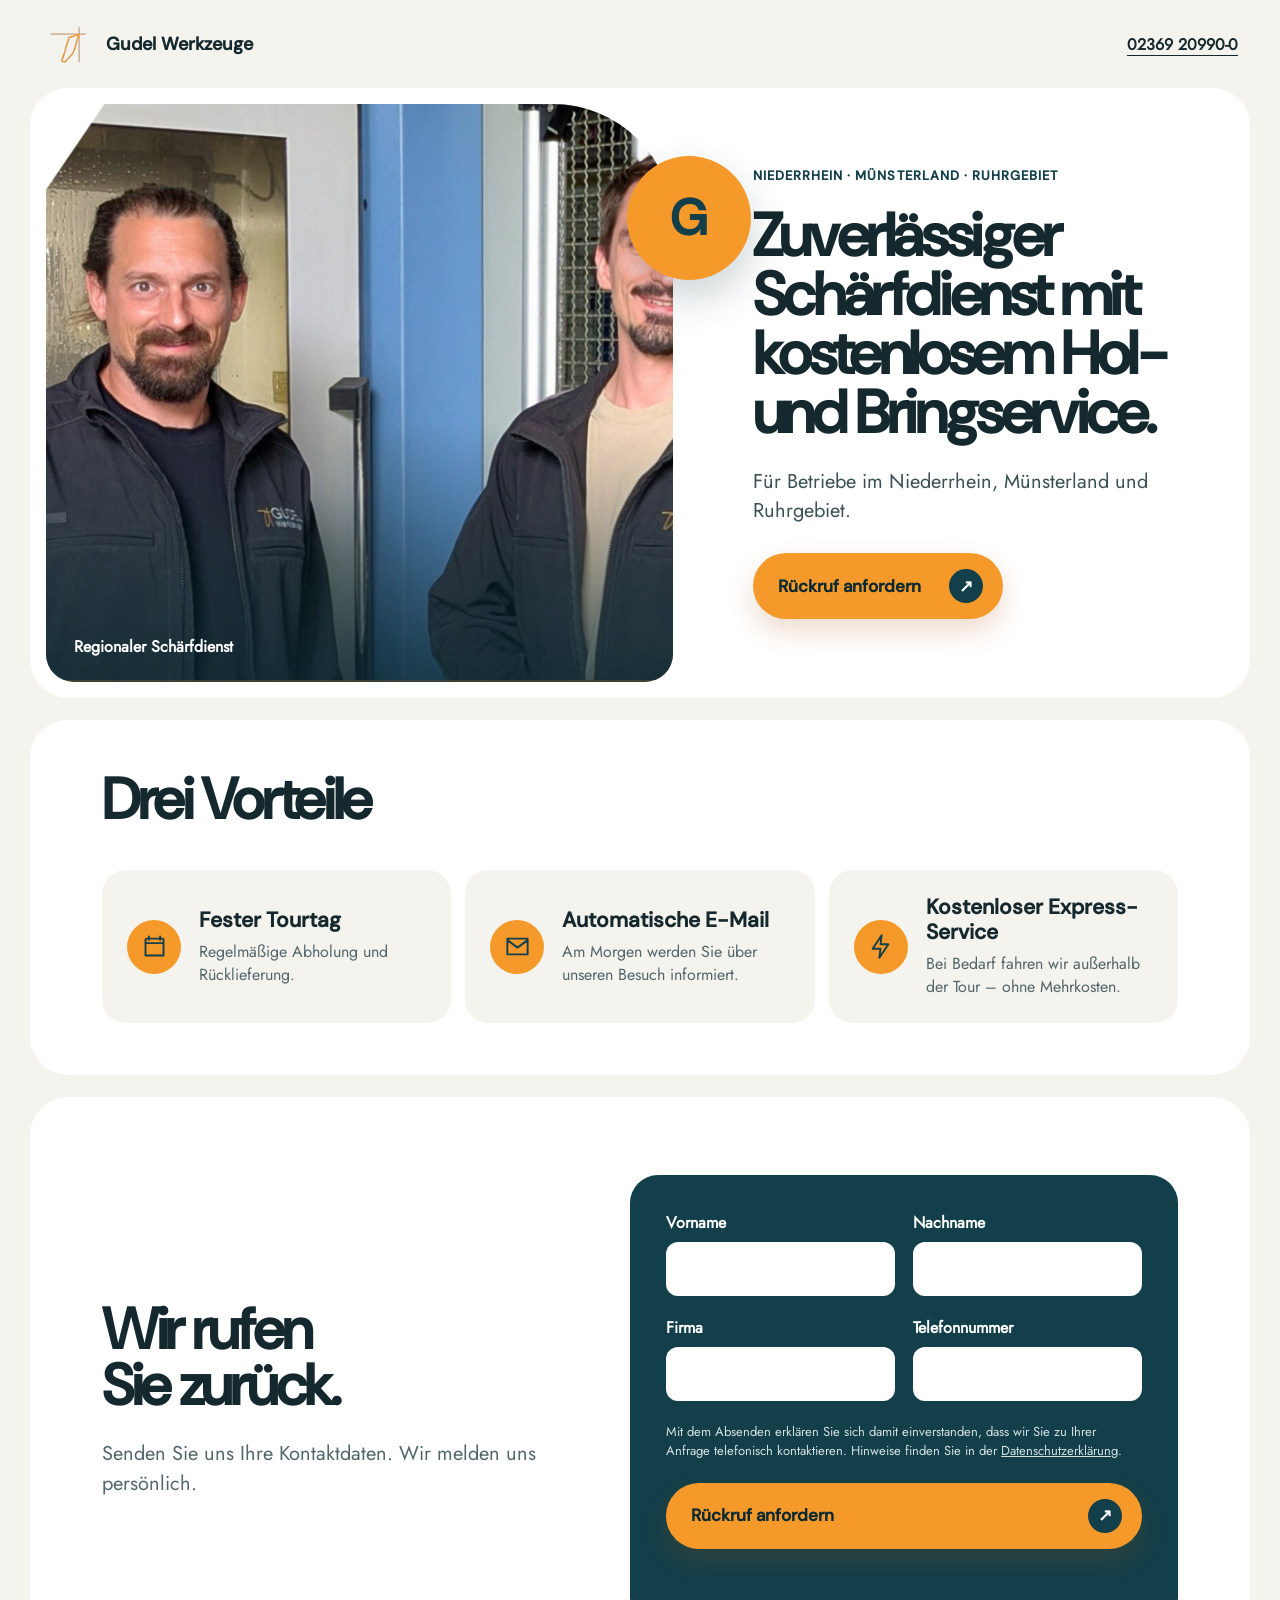
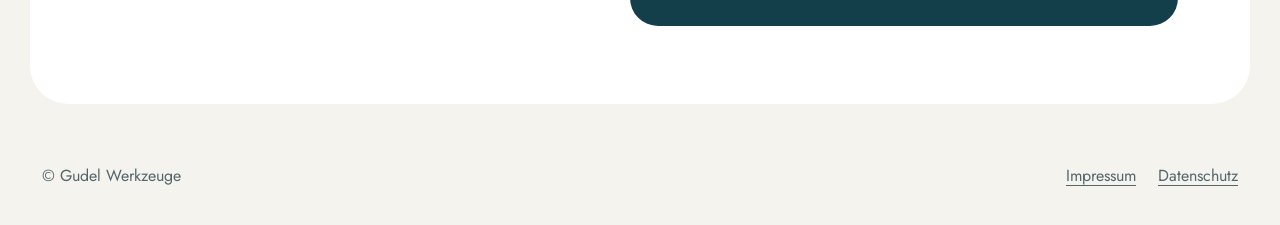
==== commit ba3b82c4: "Distill campaign pages to three benefits and callback" ====
--- a/docs/index.html
+++ b/docs/index.html
@@ -14,8 +14,8 @@
   <!--
   THESIS: Drei inhaltlich getrennte Kampagnen in einem gemeinsamen, Xurya-inspirierten System; kein allgemeiner Leistungskatalog.
   OWN-WORLD: Gudel-Orange, tiefes Petrol, Warmweiß; große reale Bildflächen, weiche Rundungen und präzise Linien-Icons.
-  STORY: Thema erkennen, drei Vorteile erfassen, Ablauf verstehen, Fachbeleg prüfen, Rückruf anfordern.
-  FIRST VIEWPORT: links reales Kampagnenbild, rechts eine klare Aussage mit CTA; automatische Vertrauensleiste darunter.
+  STORY: Thema erkennen, drei Vorteile erfassen, Rückruf anfordern.
+  FIRST VIEWPORT: links reales Kampagnenbild, rechts eine klare Aussage mit CTA.
   FORM: genau vier Pflichtfelder. Varianten: ?thema=service|pkd|cnc-komplett.
   FINISH: unreviewed and undocumented is unfinished; this build ends with the finish review, the verdict, DESIGN.md, and every shipping raster carrying its provenance.
   -->
@@ -56,23 +56,9 @@
       <div class="accent-disc" aria-hidden="true"><span>G</span></div>
     </section>
 
-    <section class="trust" aria-label="Vertrauen">
-      <span>Seit 1966</span><span>Zwei Präzisionswerkzeugmechaniker-Meister</span><span>Eigene Werkstatt</span>
-    </section>
-
     <section class="benefits" aria-labelledby="benefit-title">
-      <div class="section-heading"><h2 id="benefit-title">Was Sie davon haben</h2><p id="benefit-intro"></p></div>
+      <div class="section-heading"><h2 id="benefit-title">Drei Vorteile</h2></div>
       <div class="benefit-grid" id="benefit-grid"></div>
-    </section>
-
-    <section class="process" aria-labelledby="process-title">
-      <div class="section-heading"><h2 id="process-title">So läuft es ab</h2><p id="process-intro"></p></div>
-      <ol class="process-list" id="process-list"></ol>
-    </section>
-
-    <section class="evidence" aria-labelledby="evidence-title">
-      <div class="evidence-visual" id="evidence-visual"></div>
-      <div class="evidence-copy"><h2 id="evidence-title"></h2><p id="evidence-text"></p><ul id="evidence-list"></ul></div>
     </section>
 
     <section class="callback" id="rueckruf" aria-labelledby="form-title">
--- a/docs/styles.css
+++ b/docs/styles.css
@@ -1,6 +1,6 @@
 @font-face{font-family:JostGudel;src:url('assets/fonts/jost-regular.woff2') format('woff2');font-display:swap}@font-face{font-family:DMSansGudel;src:url('assets/fonts/dm-sans-medium.woff2') format('woff2');font-display:swap}
 :root{--orange:#f59a2a;--orange-deep:#a94d00;--petrol:#123f4a;--petrol-deep:#0a2931;--white:#fff;--paper:#f5f3ee;--ink:#14282d;--muted:#52666b;--line:rgba(18,63,74,.16);--radius:38px;--ease:cubic-bezier(.16,1,.3,1)}
-*{box-sizing:border-box}html{scroll-behavior:smooth}body{margin:0;background:var(--paper);color:var(--ink);font-family:JostGudel,Jost,Arial,sans-serif}::selection{background:var(--orange);color:var(--petrol-deep)}a{color:inherit}.icon-sprite{position:absolute;width:0;height:0;overflow:hidden}.site-header{height:88px;display:flex;align-items:center;justify-content:space-between;max-width:1440px;margin:auto;padding:0 42px}.brand{display:flex;align-items:center;gap:12px;text-decoration:none;font:700 18px/1 DMSansGudel,Arial,sans-serif}.brand img{width:52px;height:52px}.header-phone{font-weight:700;text-underline-offset:5px}main{max-width:1440px;margin:auto;padding:0 30px 30px}.hero{position:relative;min-height:680px;display:grid;grid-template-columns:1.08fr .92fr;background:var(--white);border-radius:var(--radius);overflow:hidden}.hero-photo{position:relative;min-width:0;margin:16px;border-radius:28px 120px 28px 28px;overflow:hidden;background:var(--petrol)}.hero-photo::after{content:"";position:absolute;inset:0;background:linear-gradient(180deg,transparent 55%,rgba(10,41,49,.78))}.hero-photo img{width:100%;height:100%;object-fit:cover;object-position:center;display:block}.photo-label{position:absolute;z-index:2;left:28px;bottom:24px;color:#fff;font-weight:700}.hero-copy{position:relative;z-index:2;display:flex;flex-direction:column;justify-content:center;padding:70px 64px}.region{margin:0 0 24px;color:var(--petrol);font:700 13px/1.4 DMSansGudel,Arial,sans-serif;letter-spacing:.08em;text-transform:uppercase}.hero h1{max-width:680px;margin:0;font:700 clamp(48px,5vw,78px)/.97 DMSansGudel,Arial,sans-serif;letter-spacing:-.04em;text-wrap:balance}.hero-text{max-width:600px;margin:28px 0 32px;color:#3c5156;font-size:21px;line-height:1.45}.primary-button,.submit-button{display:inline-flex;align-items:center;justify-content:space-between;gap:28px;width:max-content;border:0;border-radius:999px;background:var(--orange);color:var(--petrol-deep);padding:16px 20px 16px 25px;text-decoration:none;font:700 17px/1 DMSansGudel,Arial,sans-serif;box-shadow:0 12px 28px rgba(169,77,0,.2);cursor:pointer;transition:transform .25s var(--ease),box-shadow .25s var(--ease)}.primary-button span,.submit-button>span{display:grid;place-items:center;width:34px;height:34px;border-radius:50%;background:var(--petrol);color:#fff}.primary-button:hover,.submit-button:hover{transform:translateY(-3px);box-shadow:0 18px 36px rgba(169,77,0,.24)}:focus-visible{outline:3px solid var(--orange-deep);outline-offset:4px}.accent-disc{position:absolute;z-index:3;left:calc(54% - 62px);top:68px;width:124px;height:124px;border-radius:50%;display:grid;place-items:center;background:var(--orange);box-shadow:0 18px 40px rgba(10,41,49,.2)}.accent-disc span{font:700 50px/1 DMSansGudel,Arial,sans-serif;color:var(--petrol)}.trust{display:flex;justify-content:center;gap:0;margin:22px 0;background:var(--petrol);border-radius:24px;overflow:hidden;color:#fff}.trust span{flex:1;padding:19px 24px;text-align:center;font:700 15px/1.35 DMSansGudel,Arial,sans-serif}.trust span+span{border-left:1px solid rgba(255,255,255,.2)}.section-heading{display:grid;grid-template-columns:.9fr 1.1fr;gap:60px;align-items:end;margin-bottom:42px}.section-heading h2,.evidence h2,.callback h2{margin:0;font:700 clamp(42px,4.5vw,68px)/.98 DMSansGudel,Arial,sans-serif;letter-spacing:-.04em;text-wrap:balance}.section-heading p{max-width:650px;margin:0;color:var(--muted);font-size:19px;line-height:1.5}.benefits{padding:92px 72px;background:var(--white);border-radius:var(--radius)}.benefit-grid{display:grid;grid-template-columns:repeat(3,1fr);gap:14px}.benefit-grid article{min-height:250px;padding:28px;background:var(--paper);border-radius:26px}.icon,.step-icon{display:grid;place-items:center;width:54px;height:54px;border-radius:50%;background:var(--orange);color:var(--petrol)}.icon svg,.step-icon svg,.evidence li svg,.mail-demo svg,.express-badge svg{width:27px;height:27px;fill:none;stroke:currentColor;stroke-width:1.7;stroke-linecap:round;stroke-linejoin:round}.benefit-grid h3,.process-list h3{margin:28px 0 10px;font:700 24px/1.15 DMSansGudel,Arial,sans-serif}.benefit-grid p,.process-list p{margin:0;color:var(--muted);font-size:17px;line-height:1.5}.process{margin:22px 0;padding:92px 72px;background:var(--orange);border-radius:var(--radius)}.process .section-heading p{color:#60380f}.process-list{display:grid;grid-template-columns:repeat(4,1fr);gap:0;padding:0;margin:0;list-style:none}.process-list li{position:relative;padding:0 24px}.process-list li:first-child{padding-left:0}.process-list li:last-child{padding-right:0}.process-list li+li{border-left:1px solid rgba(10,41,49,.22)}.process-list .step-icon{background:var(--petrol);color:#fff}.process-list small{display:block;margin-top:24px;color:#70410f;font-weight:700}.process-list h3{margin-top:8px}.process-list p{color:#56330f}.evidence{display:grid;grid-template-columns:1fr 1fr;gap:70px;align-items:center;padding:24px;background:var(--petrol);border-radius:var(--radius);color:#fff}.evidence-visual{position:relative;min-height:490px;display:grid;place-items:center;border-radius:28px;overflow:hidden;background:#e9eeec}.evidence-visual>img{width:100%;height:100%;position:absolute;inset:0;object-fit:cover}.evidence-copy{padding:44px 54px 44px 0}.evidence-copy p{margin:26px 0;color:#d4e0e2;font-size:19px;line-height:1.55}.evidence-copy ul{display:grid;gap:13px;padding:0;margin:28px 0 0;list-style:none}.evidence-copy li{display:flex;align-items:center;gap:12px;font-weight:700}.evidence-copy li svg{width:22px;height:22px;color:var(--orange)}.mail-demo{width:min(86%,480px);padding:34px;border-radius:25px;background:#fff;color:var(--ink);box-shadow:0 22px 50px rgba(10,41,49,.18)}.mail-demo>span{display:grid;place-items:center;width:54px;height:54px;border-radius:50%;background:var(--orange)}.mail-demo small{display:block;margin:26px 0 10px;color:var(--muted);font-weight:700}.mail-demo strong{display:block;font:700 28px/1.15 DMSansGudel,Arial,sans-serif}.mail-demo p{margin:10px 0 0;color:var(--muted);font-size:17px}.express-badge{position:absolute;right:20px;bottom:22px;display:grid;justify-items:center;width:128px;height:128px;padding:20px;border-radius:50%;background:var(--orange);color:var(--petrol-deep);transform:rotate(6deg)}.express-badge svg{width:30px}.express-badge b{font:700 20px DMSansGudel,Arial,sans-serif}.express-badge small{text-align:center}.protocol{position:relative;width:min(86%,500px);padding:40px;background:#fff;color:var(--ink);border-radius:20px;box-shadow:0 22px 50px rgba(10,41,49,.16);transform:rotate(-2deg)}.protocol .sample{position:absolute;top:22px;right:22px;padding:7px 11px;border:2px solid var(--orange-deep);color:var(--orange-deep);font-weight:700;letter-spacing:.12em}.protocol-head{padding-bottom:24px;border-bottom:2px solid var(--petrol);font:700 25px DMSansGudel,Arial,sans-serif}.protocol-head small{display:block;margin-top:6px;color:var(--muted);font:15px JostGudel,Arial,sans-serif}.protocol dl{margin:24px 0 0}.protocol dl div{display:grid;grid-template-columns:1fr 1fr;gap:16px;padding:17px 0;border-bottom:1px solid var(--line)}.protocol dt{color:var(--muted)}.protocol dd{margin:0;text-align:right;font-weight:700}.callback{display:grid;grid-template-columns:.9fr 1.1fr;gap:80px;align-items:center;margin-top:22px;padding:78px 72px;background:var(--white);border-radius:var(--radius)}.callback-intro p{max-width:570px;margin:24px 0 0;color:var(--muted);font-size:20px;line-height:1.5}.request-form{display:grid;grid-template-columns:1fr 1fr;gap:20px 18px;padding:36px;background:var(--petrol);border-radius:28px;color:#fff}.request-form label{display:grid;gap:8px;font-weight:700}.request-form input{width:100%;height:54px;border:1px solid rgba(255,255,255,.35);border-radius:12px;background:#fff;color:var(--ink);padding:0 16px;font:17px JostGudel,Arial,sans-serif}.privacy-note,.submit-button,.form-status{grid-column:1/-1}.privacy-note{margin:2px 0;color:#d4e0e2;font-size:13px;line-height:1.45}.submit-button{width:100%}.form-status{min-height:21px;margin:0}.form-status.success{color:#bff5d8}.form-status.error{color:#ffd2c4}footer{max-width:1440px;margin:auto;padding:30px 42px 38px;display:flex;justify-content:space-between;color:#52666b}footer nav{display:flex;gap:22px}footer a{text-underline-offset:4px}
+*{box-sizing:border-box}html{scroll-behavior:smooth}body{margin:0;background:var(--paper);color:var(--ink);font-family:JostGudel,Jost,Arial,sans-serif}::selection{background:var(--orange);color:var(--petrol-deep)}a{color:inherit}.icon-sprite{position:absolute;width:0;height:0;overflow:hidden}.site-header{height:88px;display:flex;align-items:center;justify-content:space-between;max-width:1440px;margin:auto;padding:0 42px}.brand{display:flex;align-items:center;gap:12px;text-decoration:none;font:700 18px/1 DMSansGudel,Arial,sans-serif}.brand img{width:52px;height:52px}.header-phone{font-weight:700;text-underline-offset:5px}main{max-width:1440px;margin:auto;padding:0 30px 30px}.hero{position:relative;min-height:610px;display:grid;grid-template-columns:1.08fr .92fr;background:var(--white);border-radius:var(--radius);overflow:hidden}.hero-photo{position:relative;min-width:0;margin:16px;border-radius:28px 120px 28px 28px;overflow:hidden;background:var(--petrol)}.hero-photo::after{content:"";position:absolute;inset:0;background:linear-gradient(180deg,transparent 55%,rgba(10,41,49,.78))}.hero-photo img{width:100%;height:100%;object-fit:cover;object-position:center;display:block}.photo-label{position:absolute;z-index:2;left:28px;bottom:24px;color:#fff;font-weight:700}.hero-copy{position:relative;z-index:2;display:flex;flex-direction:column;justify-content:center;padding:62px 64px}.region{margin:0 0 22px;color:var(--petrol);font:700 13px/1.4 DMSansGudel,Arial,sans-serif;letter-spacing:.08em;text-transform:uppercase}.hero h1{max-width:680px;margin:0;font:700 clamp(46px,4.7vw,72px)/.98 DMSansGudel,Arial,sans-serif;letter-spacing:-.04em;text-wrap:balance}.hero-text{max-width:600px;margin:24px 0 28px;color:#3c5156;font-size:20px;line-height:1.45}.primary-button,.submit-button{display:inline-flex;align-items:center;justify-content:space-between;gap:28px;width:max-content;border:0;border-radius:999px;background:var(--orange);color:var(--petrol-deep);padding:16px 20px 16px 25px;text-decoration:none;font:700 17px/1 DMSansGudel,Arial,sans-serif;box-shadow:0 12px 28px rgba(169,77,0,.2);cursor:pointer;transition:transform .25s var(--ease),box-shadow .25s var(--ease)}.primary-button span,.submit-button>span{display:grid;place-items:center;width:34px;height:34px;border-radius:50%;background:var(--petrol);color:#fff}.primary-button:hover,.submit-button:hover{transform:translateY(-3px);box-shadow:0 18px 36px rgba(169,77,0,.24)}:focus-visible{outline:3px solid var(--orange-deep);outline-offset:4px}.accent-disc{position:absolute;z-index:3;left:calc(54% - 62px);top:68px;width:124px;height:124px;border-radius:50%;display:grid;place-items:center;background:var(--orange);box-shadow:0 18px 40px rgba(10,41,49,.2)}.accent-disc span{font:700 50px/1 DMSansGudel,Arial,sans-serif;color:var(--petrol)}.trust{display:flex;justify-content:center;gap:0;margin:22px 0;background:var(--petrol);border-radius:24px;overflow:hidden;color:#fff}.trust span{flex:1;padding:19px 24px;text-align:center;font:700 15px/1.35 DMSansGudel,Arial,sans-serif}.trust span+span{border-left:1px solid rgba(255,255,255,.2)}.section-heading{display:grid;grid-template-columns:.9fr 1.1fr;gap:60px;align-items:end;margin-bottom:42px}.section-heading h2,.evidence h2,.callback h2{margin:0;font:700 clamp(42px,4.5vw,68px)/.98 DMSansGudel,Arial,sans-serif;letter-spacing:-.04em;text-wrap:balance}.section-heading p{max-width:650px;margin:0;color:var(--muted);font-size:19px;line-height:1.5}.benefits{margin-top:22px;padding:52px 72px;background:var(--white);border-radius:var(--radius)}.benefit-grid{display:grid;grid-template-columns:repeat(3,1fr);gap:14px}.benefit-grid article{min-height:150px;display:grid;grid-template-columns:54px 1fr;gap:18px;align-items:center;padding:25px;background:var(--paper);border-radius:24px}.icon,.step-icon{display:grid;place-items:center;width:54px;height:54px;border-radius:50%;background:var(--orange);color:var(--petrol)}.icon svg,.step-icon svg,.evidence li svg,.mail-demo svg,.express-badge svg{width:27px;height:27px;fill:none;stroke:currentColor;stroke-width:1.7;stroke-linecap:round;stroke-linejoin:round}.benefit-grid h3,.process-list h3{margin:0 0 8px;font:700 21px/1.15 DMSansGudel,Arial,sans-serif}.benefit-grid p,.process-list p{margin:0;color:var(--muted);font-size:16px;line-height:1.45}.process{margin:22px 0;padding:92px 72px;background:var(--orange);border-radius:var(--radius)}.process .section-heading p{color:#60380f}.process-list{display:grid;grid-template-columns:repeat(4,1fr);gap:0;padding:0;margin:0;list-style:none}.process-list li{position:relative;padding:0 24px}.process-list li:first-child{padding-left:0}.process-list li:last-child{padding-right:0}.process-list li+li{border-left:1px solid rgba(10,41,49,.22)}.process-list .step-icon{background:var(--petrol);color:#fff}.process-list small{display:block;margin-top:24px;color:#70410f;font-weight:700}.process-list h3{margin-top:8px}.process-list p{color:#56330f}.evidence{display:grid;grid-template-columns:1fr 1fr;gap:70px;align-items:center;padding:24px;background:var(--petrol);border-radius:var(--radius);color:#fff}.evidence-visual{position:relative;min-height:490px;display:grid;place-items:center;border-radius:28px;overflow:hidden;background:#e9eeec}.evidence-visual>img{width:100%;height:100%;position:absolute;inset:0;object-fit:cover}.evidence-copy{padding:44px 54px 44px 0}.evidence-copy p{margin:26px 0;color:#d4e0e2;font-size:19px;line-height:1.55}.evidence-copy ul{display:grid;gap:13px;padding:0;margin:28px 0 0;list-style:none}.evidence-copy li{display:flex;align-items:center;gap:12px;font-weight:700}.evidence-copy li svg{width:22px;height:22px;color:var(--orange)}.mail-demo{width:min(86%,480px);padding:34px;border-radius:25px;background:#fff;color:var(--ink);box-shadow:0 22px 50px rgba(10,41,49,.18)}.mail-demo>span{display:grid;place-items:center;width:54px;height:54px;border-radius:50%;background:var(--orange)}.mail-demo small{display:block;margin:26px 0 10px;color:var(--muted);font-weight:700}.mail-demo strong{display:block;font:700 28px/1.15 DMSansGudel,Arial,sans-serif}.mail-demo p{margin:10px 0 0;color:var(--muted);font-size:17px}.express-badge{position:absolute;right:20px;bottom:22px;display:grid;justify-items:center;width:128px;height:128px;padding:20px;border-radius:50%;background:var(--orange);color:var(--petrol-deep);transform:rotate(6deg)}.express-badge svg{width:30px}.express-badge b{font:700 20px DMSansGudel,Arial,sans-serif}.express-badge small{text-align:center}.protocol{position:relative;width:min(86%,500px);padding:40px;background:#fff;color:var(--ink);border-radius:20px;box-shadow:0 22px 50px rgba(10,41,49,.16);transform:rotate(-2deg)}.protocol .sample{position:absolute;top:22px;right:22px;padding:7px 11px;border:2px solid var(--orange-deep);color:var(--orange-deep);font-weight:700;letter-spacing:.12em}.protocol-head{padding-bottom:24px;border-bottom:2px solid var(--petrol);font:700 25px DMSansGudel,Arial,sans-serif}.protocol-head small{display:block;margin-top:6px;color:var(--muted);font:15px JostGudel,Arial,sans-serif}.protocol dl{margin:24px 0 0}.protocol dl div{display:grid;grid-template-columns:1fr 1fr;gap:16px;padding:17px 0;border-bottom:1px solid var(--line)}.protocol dt{color:var(--muted)}.protocol dd{margin:0;text-align:right;font-weight:700}.callback{display:grid;grid-template-columns:.9fr 1.1fr;gap:80px;align-items:center;margin-top:22px;padding:78px 72px;background:var(--white);border-radius:var(--radius)}.callback-intro p{max-width:570px;margin:24px 0 0;color:var(--muted);font-size:20px;line-height:1.5}.request-form{display:grid;grid-template-columns:1fr 1fr;gap:20px 18px;padding:36px;background:var(--petrol);border-radius:28px;color:#fff}.request-form label{display:grid;gap:8px;font-weight:700}.request-form input{width:100%;height:54px;border:1px solid rgba(255,255,255,.35);border-radius:12px;background:#fff;color:var(--ink);padding:0 16px;font:17px JostGudel,Arial,sans-serif}.privacy-note,.submit-button,.form-status{grid-column:1/-1}.privacy-note{margin:2px 0;color:#d4e0e2;font-size:13px;line-height:1.45}.submit-button{width:100%}.form-status{min-height:21px;margin:0}.form-status.success{color:#bff5d8}.form-status.error{color:#ffd2c4}footer{max-width:1440px;margin:auto;padding:30px 42px 38px;display:flex;justify-content:space-between;color:#52666b}footer nav{display:flex;gap:22px}footer a{text-underline-offset:4px}
 @media(max-width:1050px){.hero{grid-template-columns:1fr;min-height:auto}.hero-photo{height:470px}.hero-copy{padding:56px 42px}.accent-disc{left:auto;right:44px;top:420px}.section-heading{grid-template-columns:1fr;gap:20px}.process-list{grid-template-columns:1fr 1fr;gap:34px 0}.process-list li:nth-child(3){border-left:0;padding-left:0}.evidence,.callback{grid-template-columns:1fr;gap:36px}.evidence-copy{padding:20px 34px 42px}.callback{padding:60px 42px}}
 @media(max-width:700px){:root{--radius:24px}.site-header{height:76px;padding:0 20px}.brand span{display:none}.brand img{width:46px;height:46px}.header-phone{font-size:14px}main{padding:0 12px 18px}.hero-photo{height:325px;margin:10px;border-radius:18px 70px 18px 18px}.photo-label{left:18px;bottom:16px;font-size:12px}.hero-copy{padding:42px 24px 34px}.region{font-size:10px;margin-bottom:17px}.hero h1{font-size:43px}.hero-text{font-size:18px;margin:22px 0 26px}.primary-button{width:100%}.accent-disc{right:23px;top:294px;width:80px;height:80px}.accent-disc span{font-size:32px}.trust{flex-direction:column;border-radius:18px}.trust span{padding:15px 20px}.trust span+span{border-left:0;border-top:1px solid rgba(255,255,255,.2)}.benefits,.process{padding:54px 24px}.section-heading{margin-bottom:28px}.section-heading h2,.evidence h2,.callback h2{font-size:42px}.section-heading p{font-size:17px}.benefit-grid{grid-template-columns:1fr}.benefit-grid article{min-height:0}.process-list{grid-template-columns:1fr;gap:0}.process-list li,.process-list li:first-child,.process-list li:last-child{display:grid;grid-template-columns:54px 1fr;gap:18px;padding:22px 0;border-left:0;border-bottom:1px solid rgba(10,41,49,.22)}.process-list li:last-child{border-bottom:0}.process-list small{margin:0}.process-list h3{margin:4px 0 7px}.evidence{padding:10px}.evidence-visual{min-height:360px}.evidence-copy{padding:28px 16px 36px}.mail-demo{width:92%;padding:26px}.express-badge{width:108px;height:108px;right:8px;bottom:10px}.protocol{width:92%;padding:28px 22px}.protocol .sample{top:16px;right:16px}.protocol-head{font-size:21px}.callback{padding:46px 24px}.request-form{grid-template-columns:1fr;padding:24px}.privacy-note,.submit-button,.form-status{grid-column:auto}footer{padding:26px 20px 32px;flex-direction:column;gap:16px}}
 @media(prefers-reduced-motion:reduce){html{scroll-behavior:auto}.primary-button,.submit-button{transition:none}}
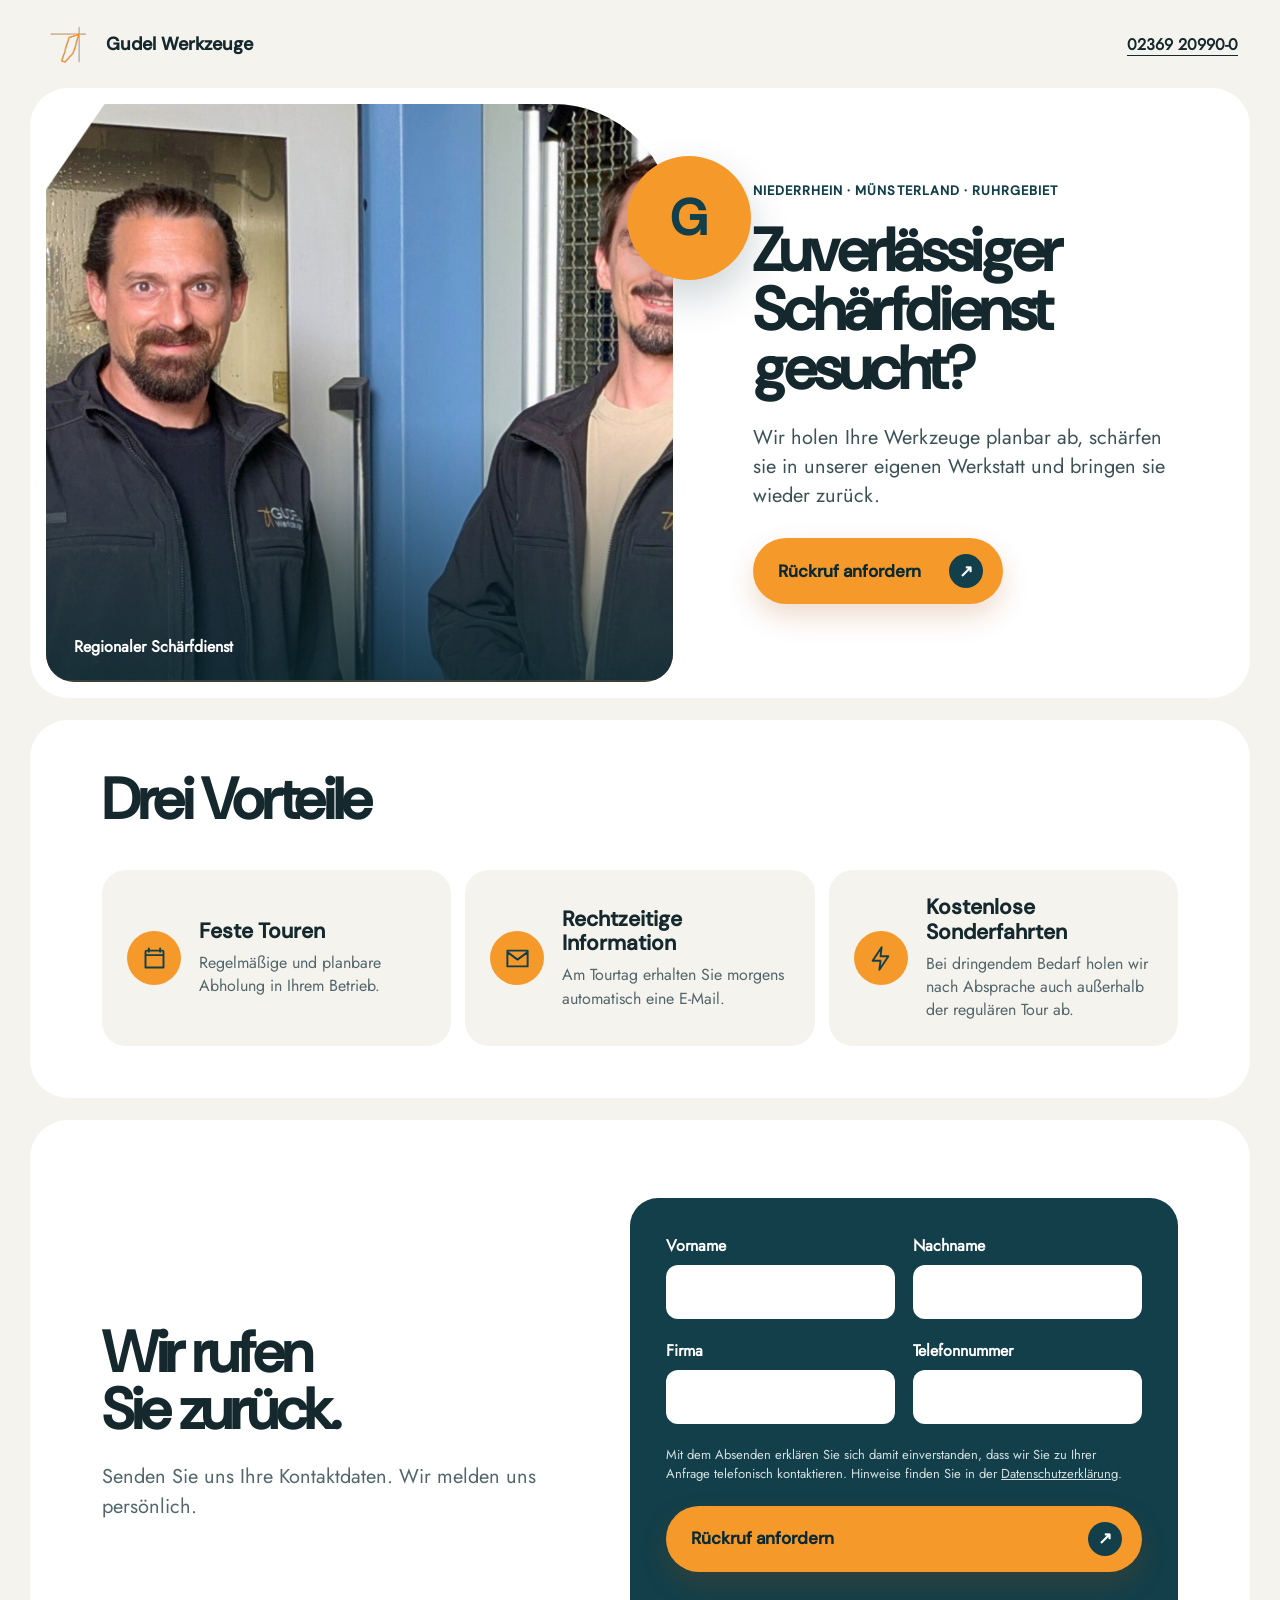
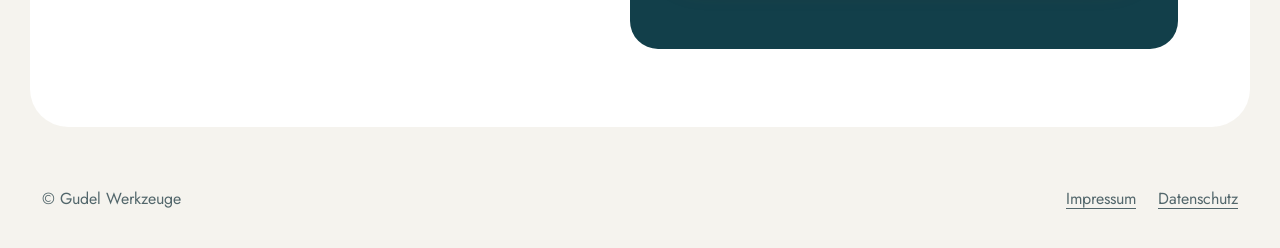
==== commit 908c2adf: "Finalize reliable sharpening service campaign" ====
--- a/docs/index.html
+++ b/docs/index.html
@@ -4,8 +4,8 @@
   <meta charset="utf-8">
   <meta name="viewport" content="width=device-width,initial-scale=1">
   <meta name="robots" content="noindex,nofollow">
-  <title>Regionaler Schärfdienst | Gudel Werkzeuge</title>
-  <meta name="description" content="Gudel Werkzeuge – Schärfdienst und Werkzeugservice für gewerbliche Betriebe in der Region.">
+  <title>Zuverlässiger Schärfdienst | Gudel Werkzeuge</title>
+  <meta name="description" content="Planbare Abholung, Schärfen in der eigenen Werkstatt und Rücklieferung für gewerbliche Betriebe am Niederrhein, im Münsterland und im Ruhrgebiet.">
   <link rel="stylesheet" href="styles.css">
   <script src="config.js"></script>
   <script src="app.js" defer></script>
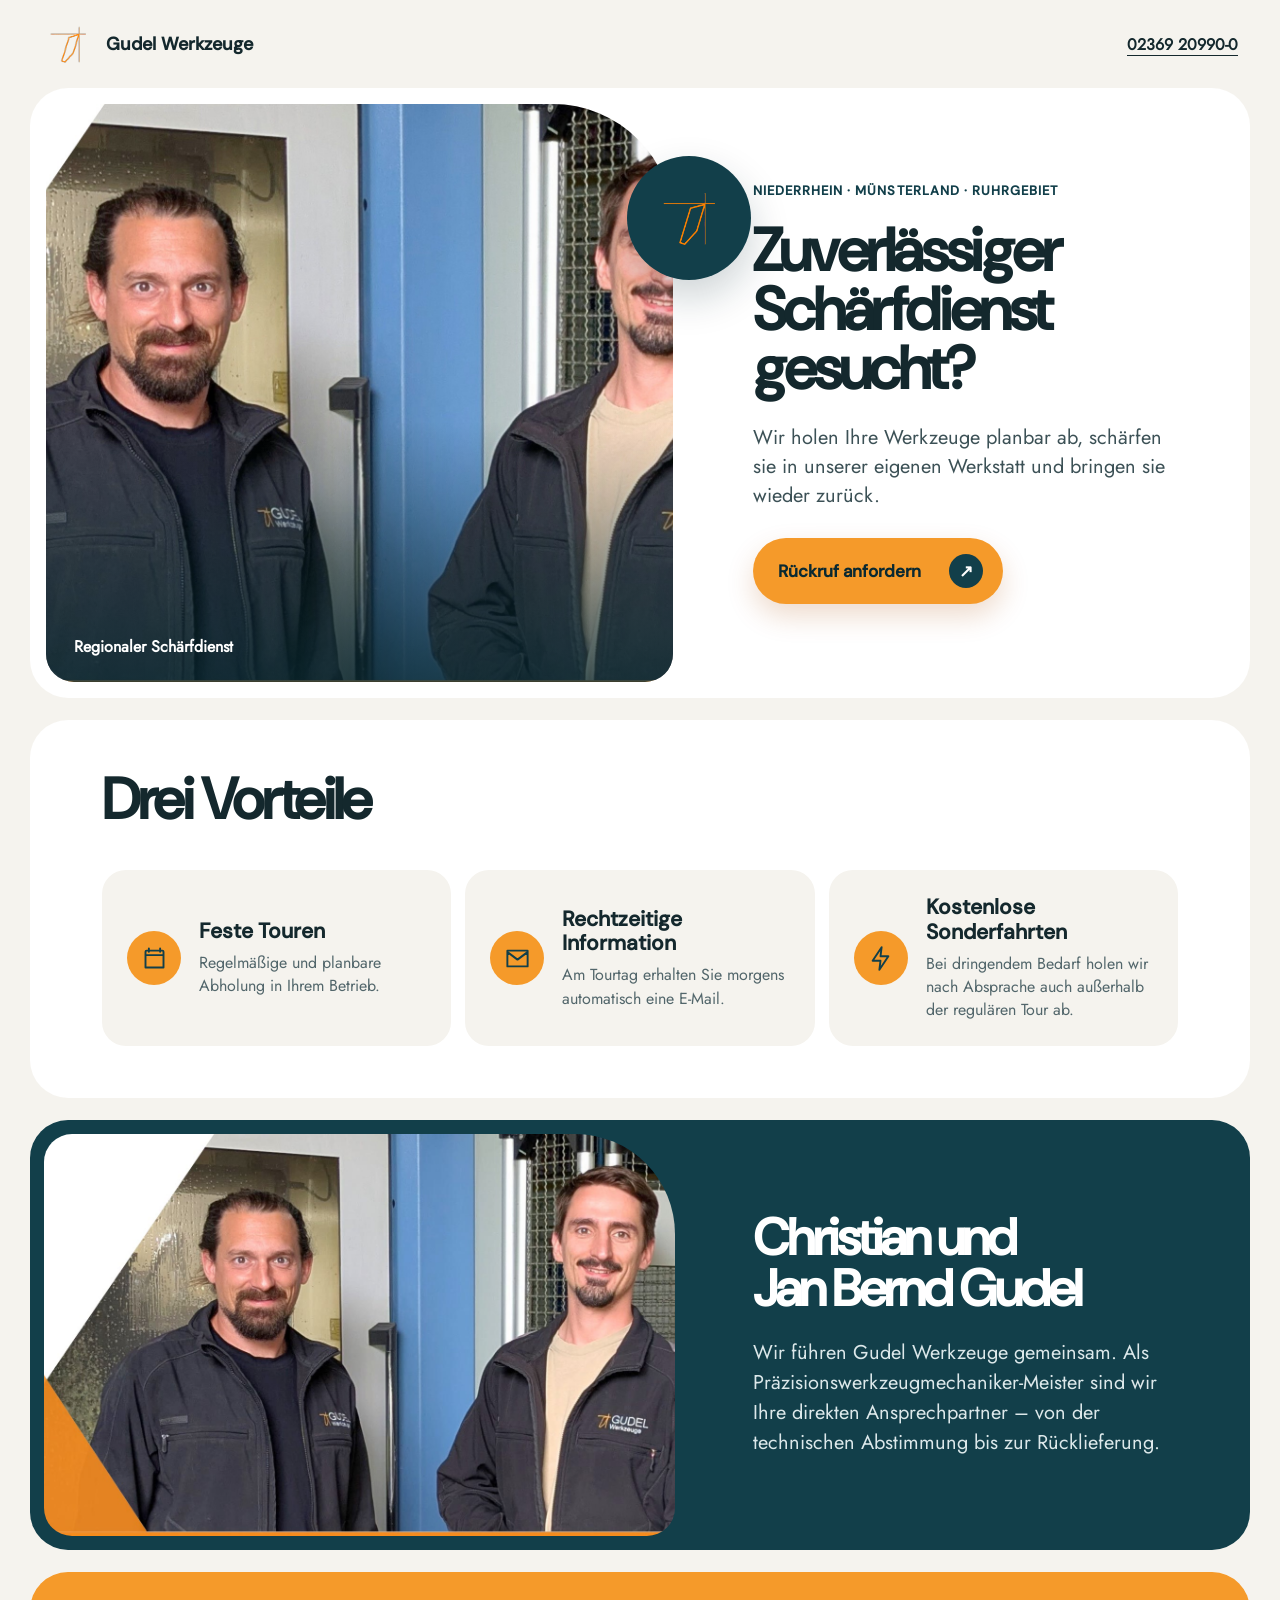
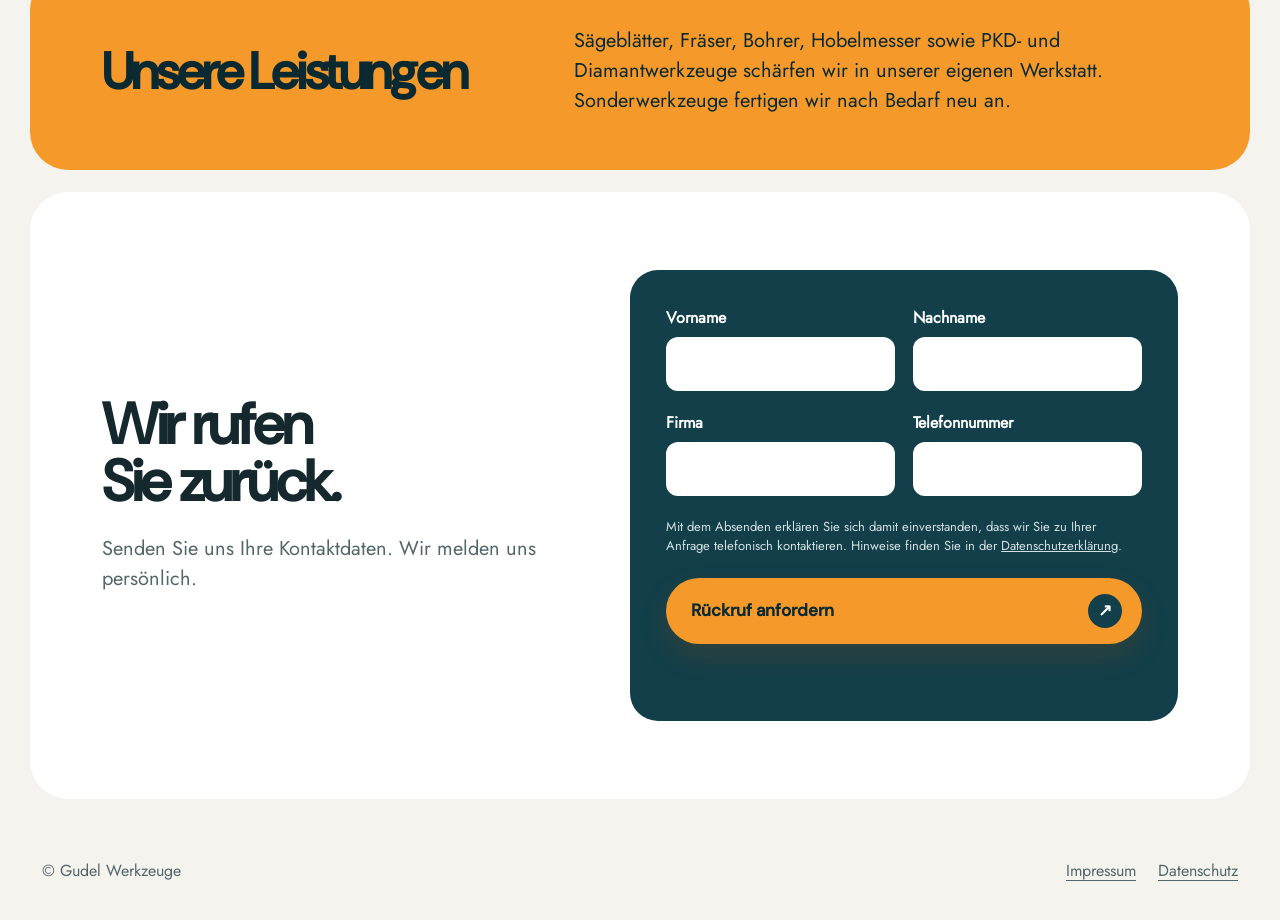
==== commit 3095d41e: "Add founders and concise service overview" ====
--- a/docs/index.html
+++ b/docs/index.html
@@ -14,7 +14,7 @@
   <!--
   THESIS: Drei inhaltlich getrennte Kampagnen in einem gemeinsamen, Xurya-inspirierten System; kein allgemeiner Leistungskatalog.
   OWN-WORLD: Gudel-Orange, tiefes Petrol, Warmweiß; große reale Bildflächen, weiche Rundungen und präzise Linien-Icons.
-  STORY: Thema erkennen, drei Vorteile erfassen, Rückruf anfordern.
+  STORY: Thema erkennen, drei Vorteile erfassen, Ansprechpartner und Leistungen kennenlernen, Rückruf anfordern.
   FIRST VIEWPORT: links reales Kampagnenbild, rechts eine klare Aussage mit CTA.
   FORM: genau vier Pflichtfelder. Varianten: ?thema=service|pkd|cnc-komplett.
   FINISH: unreviewed and undocumented is unfinished; this build ends with the finish review, the verdict, DESIGN.md, and every shipping raster carrying its provenance.
@@ -53,12 +53,25 @@
         <p class="hero-text" id="hero-text"></p>
         <a class="primary-button" href="#rueckruf">Rückruf anfordern <span aria-hidden="true">↗</span></a>
       </div>
-      <div class="accent-disc" aria-hidden="true"><span>G</span></div>
+      <div class="accent-disc" aria-hidden="true"><img src="assets/logo-gudel.svg" alt=""></div>
     </section>
 
     <section class="benefits" aria-labelledby="benefit-title">
       <div class="section-heading"><h2 id="benefit-title">Drei Vorteile</h2></div>
       <div class="benefit-grid" id="benefit-grid"></div>
+    </section>
+
+    <section class="about-team" aria-labelledby="team-title">
+      <div class="about-photo"><img src="assets/christian-jan-bernd.jpg" alt="Christian und Jan Bernd Gudel in der Werkstatt"></div>
+      <div class="about-copy">
+        <h2 id="team-title">Christian und Jan Bernd Gudel</h2>
+        <p>Wir führen Gudel Werkzeuge gemeinsam. Als Präzisionswerkzeugmechaniker-Meister sind wir Ihre direkten Ansprechpartner – von der technischen Abstimmung bis zur Rücklieferung.</p>
+      </div>
+    </section>
+
+    <section class="services-brief" aria-labelledby="services-title">
+      <h2 id="services-title">Unsere Leistungen</h2>
+      <p>Sägeblätter, Fräser, Bohrer, Hobelmesser sowie PKD- und Diamantwerkzeuge schärfen wir in unserer eigenen Werkstatt. Sonderwerkzeuge fertigen wir nach Bedarf neu an.</p>
     </section>
 
     <section class="callback" id="rueckruf" aria-labelledby="form-title">
--- a/docs/styles.css
+++ b/docs/styles.css
@@ -1,6 +1,6 @@
 @font-face{font-family:JostGudel;src:url('assets/fonts/jost-regular.woff2') format('woff2');font-display:swap}@font-face{font-family:DMSansGudel;src:url('assets/fonts/dm-sans-medium.woff2') format('woff2');font-display:swap}
 :root{--orange:#f59a2a;--orange-deep:#a94d00;--petrol:#123f4a;--petrol-deep:#0a2931;--white:#fff;--paper:#f5f3ee;--ink:#14282d;--muted:#52666b;--line:rgba(18,63,74,.16);--radius:38px;--ease:cubic-bezier(.16,1,.3,1)}
-*{box-sizing:border-box}html{scroll-behavior:smooth}body{margin:0;background:var(--paper);color:var(--ink);font-family:JostGudel,Jost,Arial,sans-serif}::selection{background:var(--orange);color:var(--petrol-deep)}a{color:inherit}.icon-sprite{position:absolute;width:0;height:0;overflow:hidden}.site-header{height:88px;display:flex;align-items:center;justify-content:space-between;max-width:1440px;margin:auto;padding:0 42px}.brand{display:flex;align-items:center;gap:12px;text-decoration:none;font:700 18px/1 DMSansGudel,Arial,sans-serif}.brand img{width:52px;height:52px}.header-phone{font-weight:700;text-underline-offset:5px}main{max-width:1440px;margin:auto;padding:0 30px 30px}.hero{position:relative;min-height:610px;display:grid;grid-template-columns:1.08fr .92fr;background:var(--white);border-radius:var(--radius);overflow:hidden}.hero-photo{position:relative;min-width:0;margin:16px;border-radius:28px 120px 28px 28px;overflow:hidden;background:var(--petrol)}.hero-photo::after{content:"";position:absolute;inset:0;background:linear-gradient(180deg,transparent 55%,rgba(10,41,49,.78))}.hero-photo img{width:100%;height:100%;object-fit:cover;object-position:center;display:block}.photo-label{position:absolute;z-index:2;left:28px;bottom:24px;color:#fff;font-weight:700}.hero-copy{position:relative;z-index:2;display:flex;flex-direction:column;justify-content:center;padding:62px 64px}.region{margin:0 0 22px;color:var(--petrol);font:700 13px/1.4 DMSansGudel,Arial,sans-serif;letter-spacing:.08em;text-transform:uppercase}.hero h1{max-width:680px;margin:0;font:700 clamp(46px,4.7vw,72px)/.98 DMSansGudel,Arial,sans-serif;letter-spacing:-.04em;text-wrap:balance}.hero-text{max-width:600px;margin:24px 0 28px;color:#3c5156;font-size:20px;line-height:1.45}.primary-button,.submit-button{display:inline-flex;align-items:center;justify-content:space-between;gap:28px;width:max-content;border:0;border-radius:999px;background:var(--orange);color:var(--petrol-deep);padding:16px 20px 16px 25px;text-decoration:none;font:700 17px/1 DMSansGudel,Arial,sans-serif;box-shadow:0 12px 28px rgba(169,77,0,.2);cursor:pointer;transition:transform .25s var(--ease),box-shadow .25s var(--ease)}.primary-button span,.submit-button>span{display:grid;place-items:center;width:34px;height:34px;border-radius:50%;background:var(--petrol);color:#fff}.primary-button:hover,.submit-button:hover{transform:translateY(-3px);box-shadow:0 18px 36px rgba(169,77,0,.24)}:focus-visible{outline:3px solid var(--orange-deep);outline-offset:4px}.accent-disc{position:absolute;z-index:3;left:calc(54% - 62px);top:68px;width:124px;height:124px;border-radius:50%;display:grid;place-items:center;background:var(--orange);box-shadow:0 18px 40px rgba(10,41,49,.2)}.accent-disc span{font:700 50px/1 DMSansGudel,Arial,sans-serif;color:var(--petrol)}.trust{display:flex;justify-content:center;gap:0;margin:22px 0;background:var(--petrol);border-radius:24px;overflow:hidden;color:#fff}.trust span{flex:1;padding:19px 24px;text-align:center;font:700 15px/1.35 DMSansGudel,Arial,sans-serif}.trust span+span{border-left:1px solid rgba(255,255,255,.2)}.section-heading{display:grid;grid-template-columns:.9fr 1.1fr;gap:60px;align-items:end;margin-bottom:42px}.section-heading h2,.evidence h2,.callback h2{margin:0;font:700 clamp(42px,4.5vw,68px)/.98 DMSansGudel,Arial,sans-serif;letter-spacing:-.04em;text-wrap:balance}.section-heading p{max-width:650px;margin:0;color:var(--muted);font-size:19px;line-height:1.5}.benefits{margin-top:22px;padding:52px 72px;background:var(--white);border-radius:var(--radius)}.benefit-grid{display:grid;grid-template-columns:repeat(3,1fr);gap:14px}.benefit-grid article{min-height:150px;display:grid;grid-template-columns:54px 1fr;gap:18px;align-items:center;padding:25px;background:var(--paper);border-radius:24px}.icon,.step-icon{display:grid;place-items:center;width:54px;height:54px;border-radius:50%;background:var(--orange);color:var(--petrol)}.icon svg,.step-icon svg,.evidence li svg,.mail-demo svg,.express-badge svg{width:27px;height:27px;fill:none;stroke:currentColor;stroke-width:1.7;stroke-linecap:round;stroke-linejoin:round}.benefit-grid h3,.process-list h3{margin:0 0 8px;font:700 21px/1.15 DMSansGudel,Arial,sans-serif}.benefit-grid p,.process-list p{margin:0;color:var(--muted);font-size:16px;line-height:1.45}.process{margin:22px 0;padding:92px 72px;background:var(--orange);border-radius:var(--radius)}.process .section-heading p{color:#60380f}.process-list{display:grid;grid-template-columns:repeat(4,1fr);gap:0;padding:0;margin:0;list-style:none}.process-list li{position:relative;padding:0 24px}.process-list li:first-child{padding-left:0}.process-list li:last-child{padding-right:0}.process-list li+li{border-left:1px solid rgba(10,41,49,.22)}.process-list .step-icon{background:var(--petrol);color:#fff}.process-list small{display:block;margin-top:24px;color:#70410f;font-weight:700}.process-list h3{margin-top:8px}.process-list p{color:#56330f}.evidence{display:grid;grid-template-columns:1fr 1fr;gap:70px;align-items:center;padding:24px;background:var(--petrol);border-radius:var(--radius);color:#fff}.evidence-visual{position:relative;min-height:490px;display:grid;place-items:center;border-radius:28px;overflow:hidden;background:#e9eeec}.evidence-visual>img{width:100%;height:100%;position:absolute;inset:0;object-fit:cover}.evidence-copy{padding:44px 54px 44px 0}.evidence-copy p{margin:26px 0;color:#d4e0e2;font-size:19px;line-height:1.55}.evidence-copy ul{display:grid;gap:13px;padding:0;margin:28px 0 0;list-style:none}.evidence-copy li{display:flex;align-items:center;gap:12px;font-weight:700}.evidence-copy li svg{width:22px;height:22px;color:var(--orange)}.mail-demo{width:min(86%,480px);padding:34px;border-radius:25px;background:#fff;color:var(--ink);box-shadow:0 22px 50px rgba(10,41,49,.18)}.mail-demo>span{display:grid;place-items:center;width:54px;height:54px;border-radius:50%;background:var(--orange)}.mail-demo small{display:block;margin:26px 0 10px;color:var(--muted);font-weight:700}.mail-demo strong{display:block;font:700 28px/1.15 DMSansGudel,Arial,sans-serif}.mail-demo p{margin:10px 0 0;color:var(--muted);font-size:17px}.express-badge{position:absolute;right:20px;bottom:22px;display:grid;justify-items:center;width:128px;height:128px;padding:20px;border-radius:50%;background:var(--orange);color:var(--petrol-deep);transform:rotate(6deg)}.express-badge svg{width:30px}.express-badge b{font:700 20px DMSansGudel,Arial,sans-serif}.express-badge small{text-align:center}.protocol{position:relative;width:min(86%,500px);padding:40px;background:#fff;color:var(--ink);border-radius:20px;box-shadow:0 22px 50px rgba(10,41,49,.16);transform:rotate(-2deg)}.protocol .sample{position:absolute;top:22px;right:22px;padding:7px 11px;border:2px solid var(--orange-deep);color:var(--orange-deep);font-weight:700;letter-spacing:.12em}.protocol-head{padding-bottom:24px;border-bottom:2px solid var(--petrol);font:700 25px DMSansGudel,Arial,sans-serif}.protocol-head small{display:block;margin-top:6px;color:var(--muted);font:15px JostGudel,Arial,sans-serif}.protocol dl{margin:24px 0 0}.protocol dl div{display:grid;grid-template-columns:1fr 1fr;gap:16px;padding:17px 0;border-bottom:1px solid var(--line)}.protocol dt{color:var(--muted)}.protocol dd{margin:0;text-align:right;font-weight:700}.callback{display:grid;grid-template-columns:.9fr 1.1fr;gap:80px;align-items:center;margin-top:22px;padding:78px 72px;background:var(--white);border-radius:var(--radius)}.callback-intro p{max-width:570px;margin:24px 0 0;color:var(--muted);font-size:20px;line-height:1.5}.request-form{display:grid;grid-template-columns:1fr 1fr;gap:20px 18px;padding:36px;background:var(--petrol);border-radius:28px;color:#fff}.request-form label{display:grid;gap:8px;font-weight:700}.request-form input{width:100%;height:54px;border:1px solid rgba(255,255,255,.35);border-radius:12px;background:#fff;color:var(--ink);padding:0 16px;font:17px JostGudel,Arial,sans-serif}.privacy-note,.submit-button,.form-status{grid-column:1/-1}.privacy-note{margin:2px 0;color:#d4e0e2;font-size:13px;line-height:1.45}.submit-button{width:100%}.form-status{min-height:21px;margin:0}.form-status.success{color:#bff5d8}.form-status.error{color:#ffd2c4}footer{max-width:1440px;margin:auto;padding:30px 42px 38px;display:flex;justify-content:space-between;color:#52666b}footer nav{display:flex;gap:22px}footer a{text-underline-offset:4px}
-@media(max-width:1050px){.hero{grid-template-columns:1fr;min-height:auto}.hero-photo{height:470px}.hero-copy{padding:56px 42px}.accent-disc{left:auto;right:44px;top:420px}.section-heading{grid-template-columns:1fr;gap:20px}.process-list{grid-template-columns:1fr 1fr;gap:34px 0}.process-list li:nth-child(3){border-left:0;padding-left:0}.evidence,.callback{grid-template-columns:1fr;gap:36px}.evidence-copy{padding:20px 34px 42px}.callback{padding:60px 42px}}
-@media(max-width:700px){:root{--radius:24px}.site-header{height:76px;padding:0 20px}.brand span{display:none}.brand img{width:46px;height:46px}.header-phone{font-size:14px}main{padding:0 12px 18px}.hero-photo{height:325px;margin:10px;border-radius:18px 70px 18px 18px}.photo-label{left:18px;bottom:16px;font-size:12px}.hero-copy{padding:42px 24px 34px}.region{font-size:10px;margin-bottom:17px}.hero h1{font-size:43px}.hero-text{font-size:18px;margin:22px 0 26px}.primary-button{width:100%}.accent-disc{right:23px;top:294px;width:80px;height:80px}.accent-disc span{font-size:32px}.trust{flex-direction:column;border-radius:18px}.trust span{padding:15px 20px}.trust span+span{border-left:0;border-top:1px solid rgba(255,255,255,.2)}.benefits,.process{padding:54px 24px}.section-heading{margin-bottom:28px}.section-heading h2,.evidence h2,.callback h2{font-size:42px}.section-heading p{font-size:17px}.benefit-grid{grid-template-columns:1fr}.benefit-grid article{min-height:0}.process-list{grid-template-columns:1fr;gap:0}.process-list li,.process-list li:first-child,.process-list li:last-child{display:grid;grid-template-columns:54px 1fr;gap:18px;padding:22px 0;border-left:0;border-bottom:1px solid rgba(10,41,49,.22)}.process-list li:last-child{border-bottom:0}.process-list small{margin:0}.process-list h3{margin:4px 0 7px}.evidence{padding:10px}.evidence-visual{min-height:360px}.evidence-copy{padding:28px 16px 36px}.mail-demo{width:92%;padding:26px}.express-badge{width:108px;height:108px;right:8px;bottom:10px}.protocol{width:92%;padding:28px 22px}.protocol .sample{top:16px;right:16px}.protocol-head{font-size:21px}.callback{padding:46px 24px}.request-form{grid-template-columns:1fr;padding:24px}.privacy-note,.submit-button,.form-status{grid-column:auto}footer{padding:26px 20px 32px;flex-direction:column;gap:16px}}
+*{box-sizing:border-box}html{scroll-behavior:smooth}body{margin:0;background:var(--paper);color:var(--ink);font-family:JostGudel,Jost,Arial,sans-serif}::selection{background:var(--orange);color:var(--petrol-deep)}a{color:inherit}.icon-sprite{position:absolute;width:0;height:0;overflow:hidden}.site-header{height:88px;display:flex;align-items:center;justify-content:space-between;max-width:1440px;margin:auto;padding:0 42px}.brand{display:flex;align-items:center;gap:12px;text-decoration:none;font:700 18px/1 DMSansGudel,Arial,sans-serif}.brand img{width:52px;height:52px}.header-phone{font-weight:700;text-underline-offset:5px}main{max-width:1440px;margin:auto;padding:0 30px 30px}.hero{position:relative;min-height:610px;display:grid;grid-template-columns:1.08fr .92fr;background:var(--white);border-radius:var(--radius);overflow:hidden}.hero-photo{position:relative;min-width:0;margin:16px;border-radius:28px 120px 28px 28px;overflow:hidden;background:var(--petrol)}.hero-photo::after{content:"";position:absolute;inset:0;background:linear-gradient(180deg,transparent 55%,rgba(10,41,49,.78))}.hero-photo img{width:100%;height:100%;object-fit:cover;object-position:center;display:block}.photo-label{position:absolute;z-index:2;left:28px;bottom:24px;color:#fff;font-weight:700}.hero-copy{position:relative;z-index:2;display:flex;flex-direction:column;justify-content:center;padding:62px 64px}.region{margin:0 0 22px;color:var(--petrol);font:700 13px/1.4 DMSansGudel,Arial,sans-serif;letter-spacing:.08em;text-transform:uppercase}.hero h1{max-width:680px;margin:0;font:700 clamp(46px,4.7vw,72px)/.98 DMSansGudel,Arial,sans-serif;letter-spacing:-.04em;text-wrap:balance}.hero-text{max-width:600px;margin:24px 0 28px;color:#3c5156;font-size:20px;line-height:1.45}.primary-button,.submit-button{display:inline-flex;align-items:center;justify-content:space-between;gap:28px;width:max-content;border:0;border-radius:999px;background:var(--orange);color:var(--petrol-deep);padding:16px 20px 16px 25px;text-decoration:none;font:700 17px/1 DMSansGudel,Arial,sans-serif;box-shadow:0 12px 28px rgba(169,77,0,.2);cursor:pointer;transition:transform .25s var(--ease),box-shadow .25s var(--ease)}.primary-button span,.submit-button>span{display:grid;place-items:center;width:34px;height:34px;border-radius:50%;background:var(--petrol);color:#fff}.primary-button:hover,.submit-button:hover{transform:translateY(-3px);box-shadow:0 18px 36px rgba(169,77,0,.24)}:focus-visible{outline:3px solid var(--orange-deep);outline-offset:4px}.accent-disc{position:absolute;z-index:3;left:calc(54% - 62px);top:68px;width:124px;height:124px;border-radius:50%;display:grid;place-items:center;background:var(--petrol);box-shadow:0 18px 40px rgba(10,41,49,.2)}.accent-disc img{width:76px;height:76px;display:block}.trust{display:flex;justify-content:center;gap:0;margin:22px 0;background:var(--petrol);border-radius:24px;overflow:hidden;color:#fff}.trust span{flex:1;padding:19px 24px;text-align:center;font:700 15px/1.35 DMSansGudel,Arial,sans-serif}.trust span+span{border-left:1px solid rgba(255,255,255,.2)}.section-heading{display:grid;grid-template-columns:.9fr 1.1fr;gap:60px;align-items:end;margin-bottom:42px}.section-heading h2,.evidence h2,.callback h2{margin:0;font:700 clamp(42px,4.5vw,68px)/.98 DMSansGudel,Arial,sans-serif;letter-spacing:-.04em;text-wrap:balance}.section-heading p{max-width:650px;margin:0;color:var(--muted);font-size:19px;line-height:1.5}.benefits{margin-top:22px;padding:52px 72px;background:var(--white);border-radius:var(--radius)}.benefit-grid{display:grid;grid-template-columns:repeat(3,1fr);gap:14px}.benefit-grid article{min-height:150px;display:grid;grid-template-columns:54px 1fr;gap:18px;align-items:center;padding:25px;background:var(--paper);border-radius:24px}.icon,.step-icon{display:grid;place-items:center;width:54px;height:54px;border-radius:50%;background:var(--orange);color:var(--petrol)}.icon svg,.step-icon svg,.evidence li svg,.mail-demo svg,.express-badge svg{width:27px;height:27px;fill:none;stroke:currentColor;stroke-width:1.7;stroke-linecap:round;stroke-linejoin:round}.benefit-grid h3,.process-list h3{margin:0 0 8px;font:700 21px/1.15 DMSansGudel,Arial,sans-serif}.benefit-grid p,.process-list p{margin:0;color:var(--muted);font-size:16px;line-height:1.45}.process{margin:22px 0;padding:92px 72px;background:var(--orange);border-radius:var(--radius)}.process .section-heading p{color:#60380f}.process-list{display:grid;grid-template-columns:repeat(4,1fr);gap:0;padding:0;margin:0;list-style:none}.process-list li{position:relative;padding:0 24px}.process-list li:first-child{padding-left:0}.process-list li:last-child{padding-right:0}.process-list li+li{border-left:1px solid rgba(10,41,49,.22)}.process-list .step-icon{background:var(--petrol);color:#fff}.process-list small{display:block;margin-top:24px;color:#70410f;font-weight:700}.process-list h3{margin-top:8px}.process-list p{color:#56330f}.evidence{display:grid;grid-template-columns:1fr 1fr;gap:70px;align-items:center;padding:24px;background:var(--petrol);border-radius:var(--radius);color:#fff}.evidence-visual{position:relative;min-height:490px;display:grid;place-items:center;border-radius:28px;overflow:hidden;background:#e9eeec}.evidence-visual>img{width:100%;height:100%;position:absolute;inset:0;object-fit:cover}.evidence-copy{padding:44px 54px 44px 0}.evidence-copy p{margin:26px 0;color:#d4e0e2;font-size:19px;line-height:1.55}.evidence-copy ul{display:grid;gap:13px;padding:0;margin:28px 0 0;list-style:none}.evidence-copy li{display:flex;align-items:center;gap:12px;font-weight:700}.evidence-copy li svg{width:22px;height:22px;color:var(--orange)}.mail-demo{width:min(86%,480px);padding:34px;border-radius:25px;background:#fff;color:var(--ink);box-shadow:0 22px 50px rgba(10,41,49,.18)}.mail-demo>span{display:grid;place-items:center;width:54px;height:54px;border-radius:50%;background:var(--orange)}.mail-demo small{display:block;margin:26px 0 10px;color:var(--muted);font-weight:700}.mail-demo strong{display:block;font:700 28px/1.15 DMSansGudel,Arial,sans-serif}.mail-demo p{margin:10px 0 0;color:var(--muted);font-size:17px}.express-badge{position:absolute;right:20px;bottom:22px;display:grid;justify-items:center;width:128px;height:128px;padding:20px;border-radius:50%;background:var(--orange);color:var(--petrol-deep);transform:rotate(6deg)}.express-badge svg{width:30px}.express-badge b{font:700 20px DMSansGudel,Arial,sans-serif}.express-badge small{text-align:center}.protocol{position:relative;width:min(86%,500px);padding:40px;background:#fff;color:var(--ink);border-radius:20px;box-shadow:0 22px 50px rgba(10,41,49,.16);transform:rotate(-2deg)}.protocol .sample{position:absolute;top:22px;right:22px;padding:7px 11px;border:2px solid var(--orange-deep);color:var(--orange-deep);font-weight:700;letter-spacing:.12em}.protocol-head{padding-bottom:24px;border-bottom:2px solid var(--petrol);font:700 25px DMSansGudel,Arial,sans-serif}.protocol-head small{display:block;margin-top:6px;color:var(--muted);font:15px JostGudel,Arial,sans-serif}.protocol dl{margin:24px 0 0}.protocol dl div{display:grid;grid-template-columns:1fr 1fr;gap:16px;padding:17px 0;border-bottom:1px solid var(--line)}.protocol dt{color:var(--muted)}.protocol dd{margin:0;text-align:right;font-weight:700}.about-team{display:grid;grid-template-columns:1.08fr .92fr;min-height:430px;margin-top:22px;background:var(--petrol);color:#fff;border-radius:var(--radius);overflow:hidden}.about-photo{min-width:0;margin:14px;border-radius:28px 100px 28px 28px;overflow:hidden;background:var(--petrol-deep)}.about-photo img{width:100%;height:100%;display:block;object-fit:cover;object-position:center}.about-copy{display:flex;flex-direction:column;justify-content:center;padding:64px}.about-copy h2,.services-brief h2{margin:0;font:700 clamp(38px,4vw,62px)/1 DMSansGudel,Arial,sans-serif;letter-spacing:-.04em;text-wrap:balance}.about-copy p{max-width:590px;margin:24px 0 0;color:#dce8ea;font-size:20px;line-height:1.5}.services-brief{display:grid;grid-template-columns:.8fr 1.2fr;gap:70px;align-items:center;margin-top:22px;padding:54px 72px;background:var(--orange);color:var(--petrol-deep);border-radius:var(--radius)}.services-brief p{max-width:760px;margin:0;font-size:20px;line-height:1.5}.callback{display:grid;grid-template-columns:.9fr 1.1fr;gap:80px;align-items:center;margin-top:22px;padding:78px 72px;background:var(--white);border-radius:var(--radius)}.callback-intro p{max-width:570px;margin:24px 0 0;color:var(--muted);font-size:20px;line-height:1.5}.request-form{display:grid;grid-template-columns:1fr 1fr;gap:20px 18px;padding:36px;background:var(--petrol);border-radius:28px;color:#fff}.request-form label{display:grid;gap:8px;font-weight:700}.request-form input{width:100%;height:54px;border:1px solid rgba(255,255,255,.35);border-radius:12px;background:#fff;color:var(--ink);padding:0 16px;font:17px JostGudel,Arial,sans-serif}.privacy-note,.submit-button,.form-status{grid-column:1/-1}.privacy-note{margin:2px 0;color:#d4e0e2;font-size:13px;line-height:1.45}.submit-button{width:100%}.form-status{min-height:21px;margin:0}.form-status.success{color:#bff5d8}.form-status.error{color:#ffd2c4}footer{max-width:1440px;margin:auto;padding:30px 42px 38px;display:flex;justify-content:space-between;color:#52666b}footer nav{display:flex;gap:22px}footer a{text-underline-offset:4px}
+@media(max-width:1050px){.hero{grid-template-columns:1fr;min-height:auto}.hero-photo{height:470px}.hero-copy{padding:56px 42px}.accent-disc{left:auto;right:44px;top:420px}.section-heading{grid-template-columns:1fr;gap:20px}.process-list{grid-template-columns:1fr 1fr;gap:34px 0}.process-list li:nth-child(3){border-left:0;padding-left:0}.evidence,.callback{grid-template-columns:1fr;gap:36px}.evidence-copy{padding:20px 34px 42px}.about-team{grid-template-columns:1fr}.about-photo{height:440px}.about-copy{padding:50px 42px}.services-brief{grid-template-columns:1fr;gap:18px;padding:50px 42px}.callback{padding:60px 42px}}
+@media(max-width:700px){:root{--radius:24px}.site-header{height:76px;padding:0 20px}.brand span{display:none}.brand img{width:46px;height:46px}.header-phone{font-size:14px}main{padding:0 12px 18px}.hero-photo{height:325px;margin:10px;border-radius:18px 70px 18px 18px}.photo-label{left:18px;bottom:16px;font-size:12px}.hero-copy{padding:42px 24px 34px}.region{font-size:10px;margin-bottom:17px}.hero h1{font-size:43px}.hero-text{font-size:18px;margin:22px 0 26px}.primary-button{width:100%}.accent-disc{right:23px;top:294px;width:80px;height:80px}.accent-disc img{width:52px;height:52px}.trust{flex-direction:column;border-radius:18px}.trust span{padding:15px 20px}.trust span+span{border-left:0;border-top:1px solid rgba(255,255,255,.2)}.benefits,.process{padding:54px 24px}.section-heading{margin-bottom:28px}.section-heading h2,.evidence h2,.callback h2{font-size:42px}.section-heading p{font-size:17px}.benefit-grid{grid-template-columns:1fr}.benefit-grid article{min-height:0}.process-list{grid-template-columns:1fr;gap:0}.process-list li,.process-list li:first-child,.process-list li:last-child{display:grid;grid-template-columns:54px 1fr;gap:18px;padding:22px 0;border-left:0;border-bottom:1px solid rgba(10,41,49,.22)}.process-list li:last-child{border-bottom:0}.process-list small{margin:0}.process-list h3{margin:4px 0 7px}.evidence{padding:10px}.evidence-visual{min-height:360px}.evidence-copy{padding:28px 16px 36px}.mail-demo{width:92%;padding:26px}.express-badge{width:108px;height:108px;right:8px;bottom:10px}.protocol{width:92%;padding:28px 22px}.protocol .sample{top:16px;right:16px}.protocol-head{font-size:21px}.about-photo{height:auto;margin:10px;border-radius:18px 70px 18px 18px}.about-photo img{height:auto;aspect-ratio:1600/851}.about-copy{padding:38px 24px 42px}.about-copy h2,.services-brief h2{font-size:38px}.about-copy p,.services-brief p{font-size:18px}.services-brief{padding:42px 24px}.callback{padding:46px 24px}.request-form{grid-template-columns:1fr;padding:24px}.privacy-note,.submit-button,.form-status{grid-column:auto}footer{padding:26px 20px 32px;flex-direction:column;gap:16px}}
 @media(prefers-reduced-motion:reduce){html{scroll-behavior:auto}.primary-button,.submit-button{transition:none}}
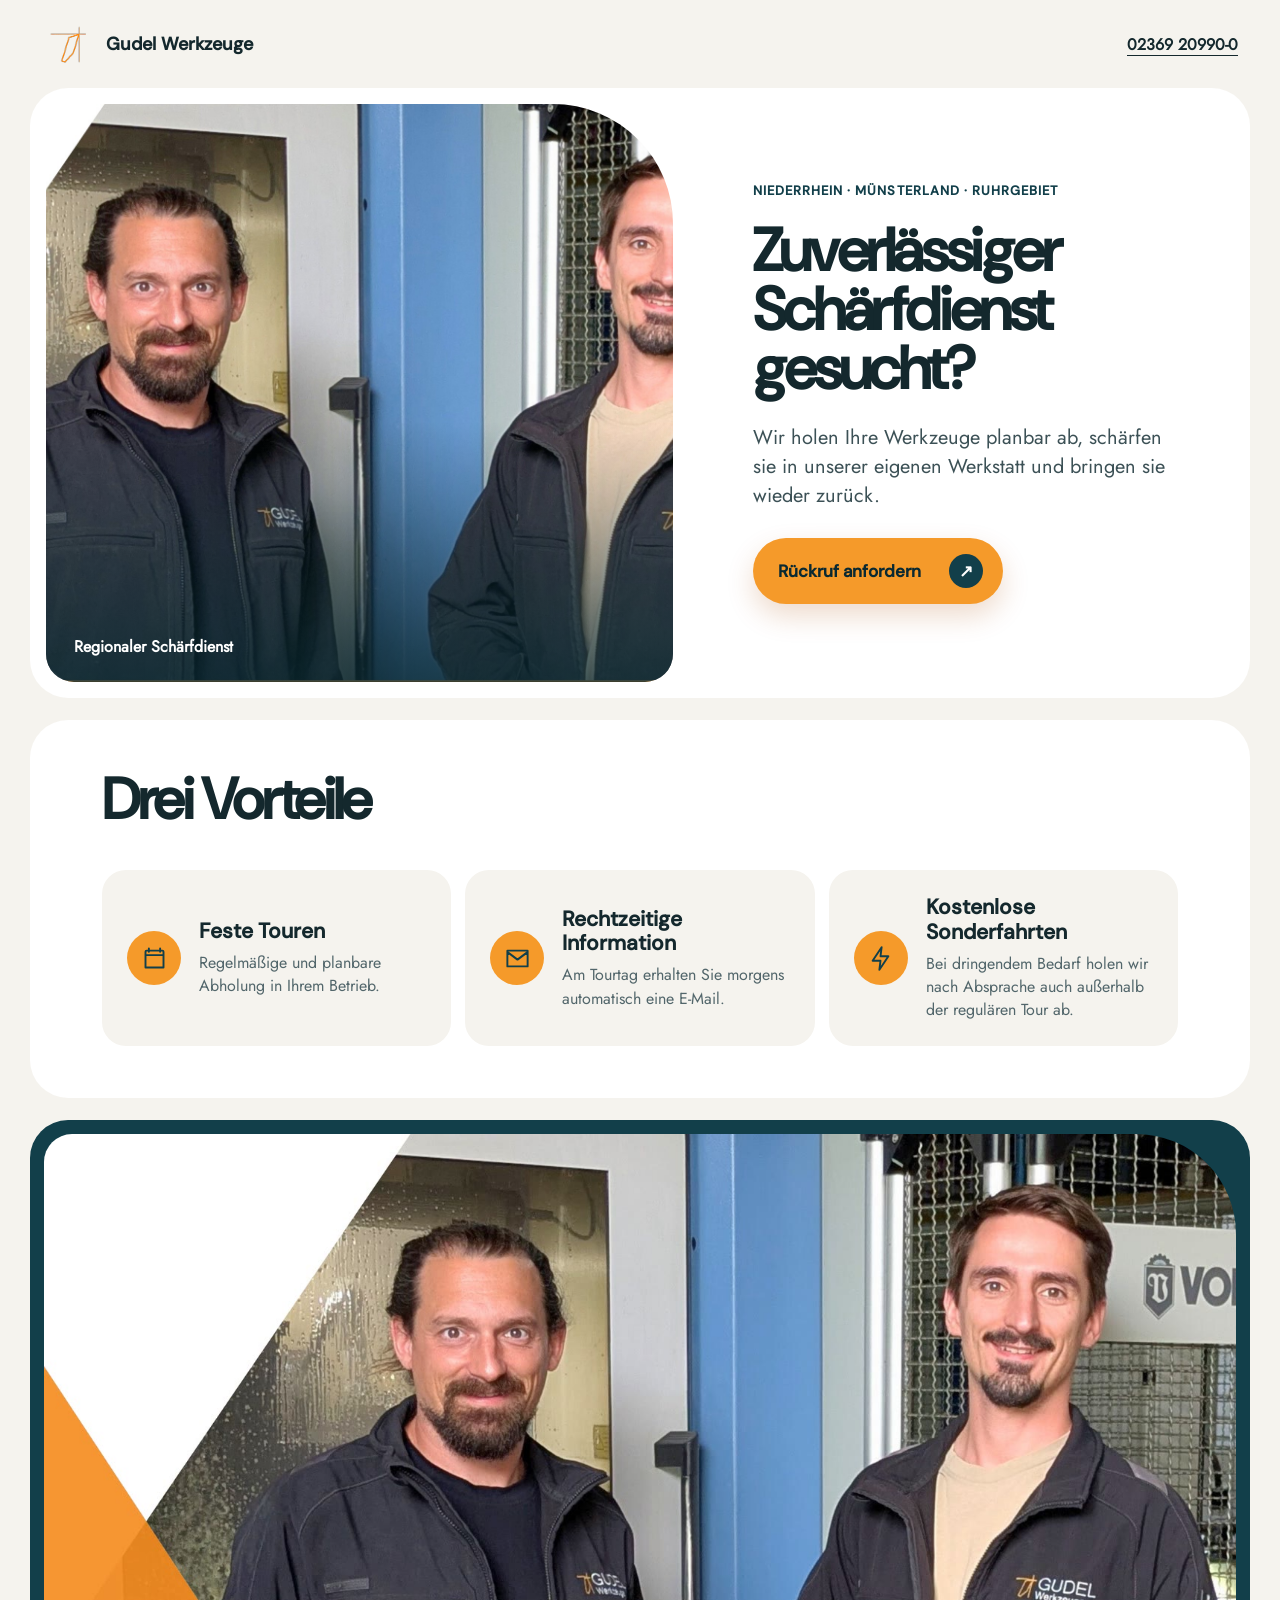
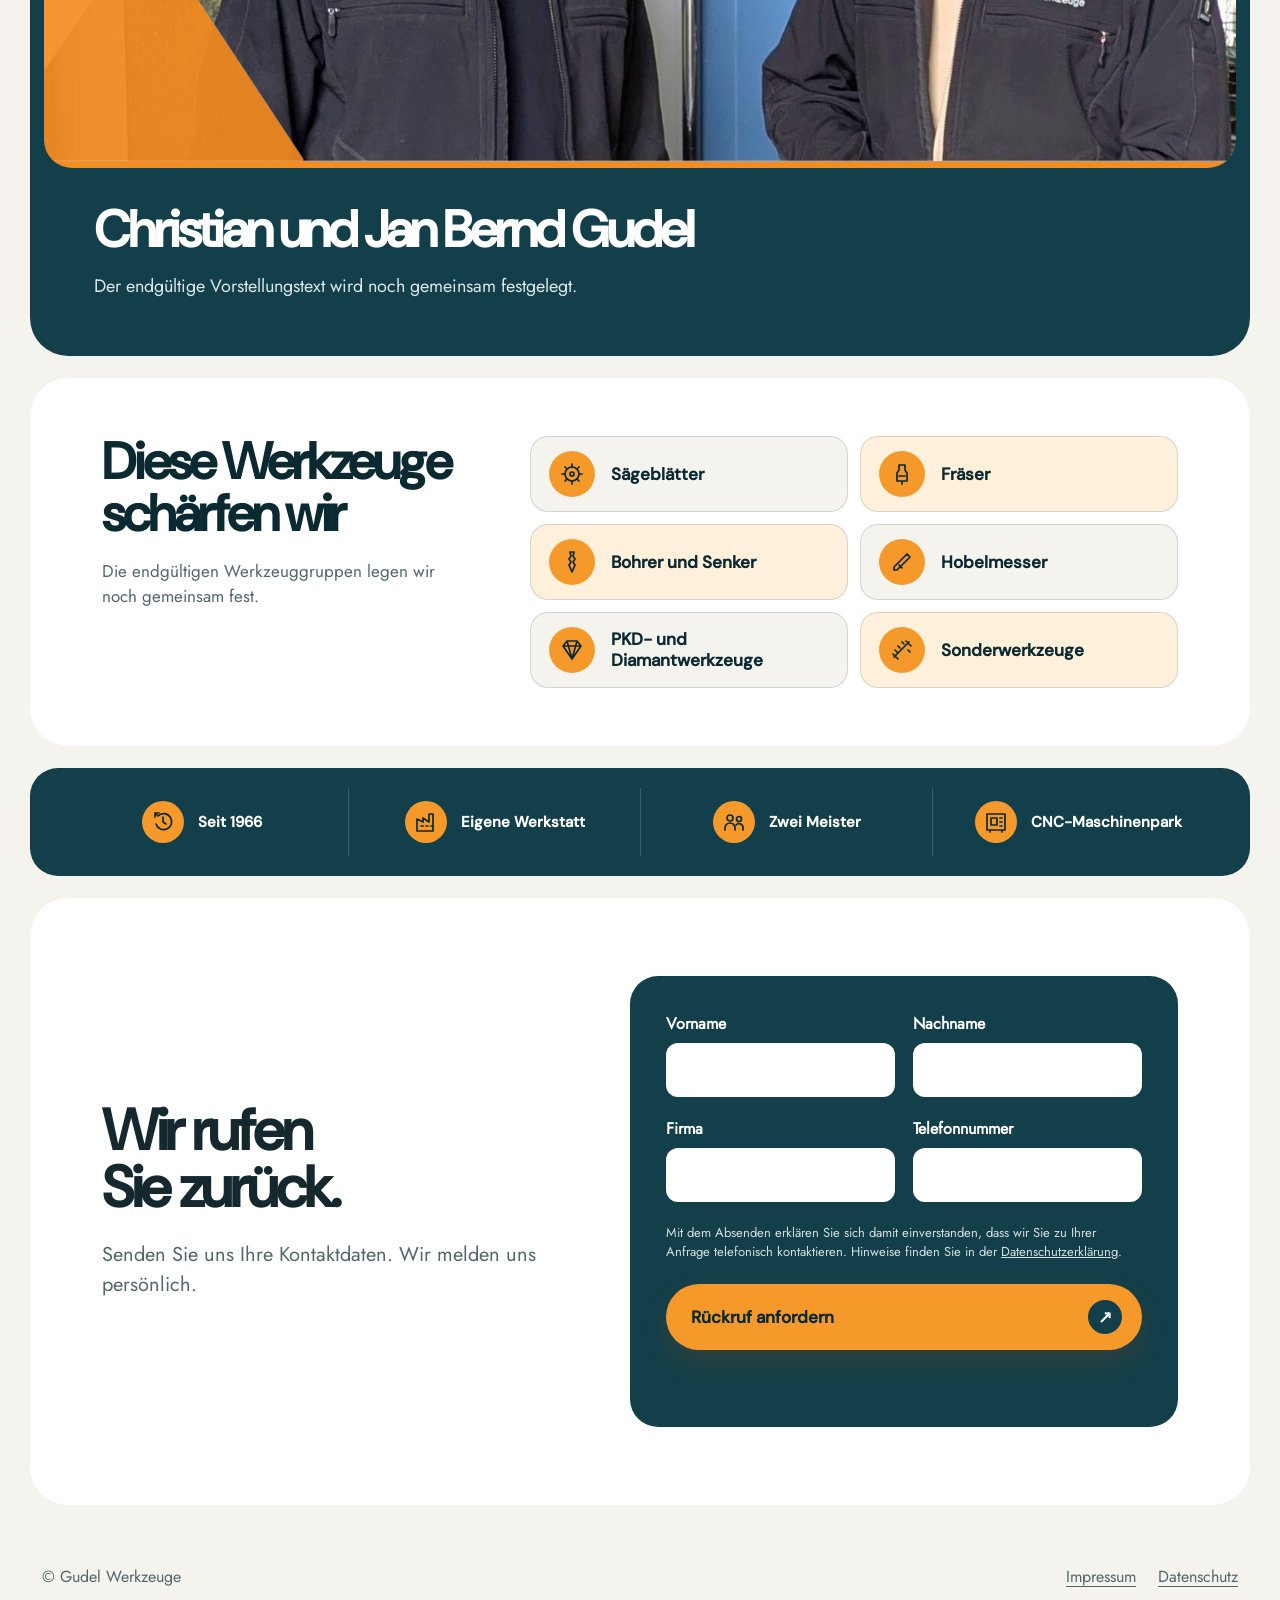
==== commit 5027afb8: "Build reusable campaign landing structure" ====
--- a/docs/index.html
+++ b/docs/index.html
@@ -37,6 +37,14 @@
     <symbol id="i-balance" viewBox="0 0 24 24"><path d="M12 3v18M5 7h14M6 7l-3 6h6zM18 7l-3 6h6zM7 21h10"/></symbol>
     <symbol id="i-measure" viewBox="0 0 24 24"><path d="M4 4h16v16H4zM8 4v4m4-4v2m4-2v4M4 12h16"/></symbol>
     <symbol id="i-document" viewBox="0 0 24 24"><path d="M6 3h9l3 3v15H6zM14 3v4h4M9 12h6m-6 4h6"/></symbol>
+    <symbol id="i-saw" viewBox="0 0 24 24"><circle cx="12" cy="12" r="7"/><circle cx="12" cy="12" r="2"/><path d="M12 2v3m0 14v3M2 12h3m14 0h3M5 5l2 2m10 10 2 2M19 5l-2 2M7 17l-2 2"/></symbol>
+    <symbol id="i-router" viewBox="0 0 24 24"><path d="M9 3h6v5l2 3v8H7v-8l2-3zM9 14h6M12 19v3"/></symbol>
+    <symbol id="i-drill" viewBox="0 0 24 24"><path d="M10 2h4l-1 4 2 3-2 3 2 3-3 7-3-7 2-3-2-3 2-3z"/></symbol>
+    <symbol id="i-knife" viewBox="0 0 24 24"><path d="M4 17 17 4l3 3L7 20H4zM9 15l3 3"/></symbol>
+    <symbol id="i-custom" viewBox="0 0 24 24"><path d="M4 19 19 4m-3-1 5 5M3 16l5 5M8 8l2 2m2-6 2 2m4 6 2 2M5 12l2 2"/></symbol>
+    <symbol id="i-history" viewBox="0 0 24 24"><path d="M4 7V3m0 0h4M4 3l3 3a8 8 0 1 1-2 8"/><path d="M12 7v5l3 2"/></symbol>
+    <symbol id="i-masters" viewBox="0 0 24 24"><circle cx="8" cy="8" r="3"/><circle cx="17" cy="9" r="2.5"/><path d="M3 20v-2a5 5 0 0 1 10 0v2m1-5a4 4 0 0 1 7 3v2"/></symbol>
+    <symbol id="i-cnc" viewBox="0 0 24 24"><path d="M3 4h18v16H3zM7 8h6v7H7zm9 0h2m-2 4h2m-2 4h2M6 20v2m12-2v2"/></symbol>
   </svg>
 
   <header class="site-header">
@@ -53,7 +61,6 @@
         <p class="hero-text" id="hero-text"></p>
         <a class="primary-button" href="#rueckruf">Rückruf anfordern <span aria-hidden="true">↗</span></a>
       </div>
-      <div class="accent-disc" aria-hidden="true"><img src="assets/logo-gudel.svg" alt=""></div>
     </section>
 
     <section class="benefits" aria-labelledby="benefit-title">
@@ -65,13 +72,29 @@
       <div class="about-photo"><img src="assets/christian-jan-bernd.jpg" alt="Christian und Jan Bernd Gudel in der Werkstatt"></div>
       <div class="about-copy">
         <h2 id="team-title">Christian und Jan Bernd Gudel</h2>
-        <p>Wir führen Gudel Werkzeuge gemeinsam. Als Präzisionswerkzeugmechaniker-Meister sind wir Ihre direkten Ansprechpartner – von der technischen Abstimmung bis zur Rücklieferung.</p>
+        <p>Der endgültige Vorstellungstext wird noch gemeinsam festgelegt.</p>
       </div>
     </section>
 
     <section class="services-brief" aria-labelledby="services-title">
-      <h2 id="services-title">Unsere Leistungen</h2>
-      <p>Sägeblätter, Fräser, Bohrer, Hobelmesser sowie PKD- und Diamantwerkzeuge schärfen wir in unserer eigenen Werkstatt. Sonderwerkzeuge fertigen wir nach Bedarf neu an.</p>
+      <div class="services-heading"><h2 id="services-title">Diese Werkzeuge schärfen wir</h2><p>Die endgültigen Werkzeuggruppen legen wir noch gemeinsam fest.</p></div>
+      <ul class="service-list">
+        <li><span class="service-icon"><svg aria-hidden="true"><use href="#i-saw"></use></svg></span><strong>Sägeblätter</strong></li>
+        <li><span class="service-icon"><svg aria-hidden="true"><use href="#i-router"></use></svg></span><strong>Fräser</strong></li>
+        <li><span class="service-icon"><svg aria-hidden="true"><use href="#i-drill"></use></svg></span><strong>Bohrer und Senker</strong></li>
+        <li><span class="service-icon"><svg aria-hidden="true"><use href="#i-knife"></use></svg></span><strong>Hobelmesser</strong></li>
+        <li><span class="service-icon"><svg aria-hidden="true"><use href="#i-diamond"></use></svg></span><strong>PKD- und Diamantwerkzeuge</strong></li>
+        <li><span class="service-icon"><svg aria-hidden="true"><use href="#i-custom"></use></svg></span><strong>Sonderwerkzeuge</strong></li>
+      </ul>
+    </section>
+
+    <section class="trust-strip" aria-label="Vertrauen">
+      <ul>
+        <li><span><svg aria-hidden="true"><use href="#i-history"></use></svg></span><strong>Seit 1966</strong></li>
+        <li><span><svg aria-hidden="true"><use href="#i-factory"></use></svg></span><strong>Eigene Werkstatt</strong></li>
+        <li><span><svg aria-hidden="true"><use href="#i-masters"></use></svg></span><strong>Zwei Meister</strong></li>
+        <li><span><svg aria-hidden="true"><use href="#i-cnc"></use></svg></span><strong>CNC-Maschinenpark</strong></li>
+      </ul>
     </section>
 
     <section class="callback" id="rueckruf" aria-labelledby="form-title">
--- a/docs/styles.css
+++ b/docs/styles.css
@@ -1,6 +1,6 @@
 @font-face{font-family:JostGudel;src:url('assets/fonts/jost-regular.woff2') format('woff2');font-display:swap}@font-face{font-family:DMSansGudel;src:url('assets/fonts/dm-sans-medium.woff2') format('woff2');font-display:swap}
 :root{--orange:#f59a2a;--orange-deep:#a94d00;--petrol:#123f4a;--petrol-deep:#0a2931;--white:#fff;--paper:#f5f3ee;--ink:#14282d;--muted:#52666b;--line:rgba(18,63,74,.16);--radius:38px;--ease:cubic-bezier(.16,1,.3,1)}
-*{box-sizing:border-box}html{scroll-behavior:smooth}body{margin:0;background:var(--paper);color:var(--ink);font-family:JostGudel,Jost,Arial,sans-serif}::selection{background:var(--orange);color:var(--petrol-deep)}a{color:inherit}.icon-sprite{position:absolute;width:0;height:0;overflow:hidden}.site-header{height:88px;display:flex;align-items:center;justify-content:space-between;max-width:1440px;margin:auto;padding:0 42px}.brand{display:flex;align-items:center;gap:12px;text-decoration:none;font:700 18px/1 DMSansGudel,Arial,sans-serif}.brand img{width:52px;height:52px}.header-phone{font-weight:700;text-underline-offset:5px}main{max-width:1440px;margin:auto;padding:0 30px 30px}.hero{position:relative;min-height:610px;display:grid;grid-template-columns:1.08fr .92fr;background:var(--white);border-radius:var(--radius);overflow:hidden}.hero-photo{position:relative;min-width:0;margin:16px;border-radius:28px 120px 28px 28px;overflow:hidden;background:var(--petrol)}.hero-photo::after{content:"";position:absolute;inset:0;background:linear-gradient(180deg,transparent 55%,rgba(10,41,49,.78))}.hero-photo img{width:100%;height:100%;object-fit:cover;object-position:center;display:block}.photo-label{position:absolute;z-index:2;left:28px;bottom:24px;color:#fff;font-weight:700}.hero-copy{position:relative;z-index:2;display:flex;flex-direction:column;justify-content:center;padding:62px 64px}.region{margin:0 0 22px;color:var(--petrol);font:700 13px/1.4 DMSansGudel,Arial,sans-serif;letter-spacing:.08em;text-transform:uppercase}.hero h1{max-width:680px;margin:0;font:700 clamp(46px,4.7vw,72px)/.98 DMSansGudel,Arial,sans-serif;letter-spacing:-.04em;text-wrap:balance}.hero-text{max-width:600px;margin:24px 0 28px;color:#3c5156;font-size:20px;line-height:1.45}.primary-button,.submit-button{display:inline-flex;align-items:center;justify-content:space-between;gap:28px;width:max-content;border:0;border-radius:999px;background:var(--orange);color:var(--petrol-deep);padding:16px 20px 16px 25px;text-decoration:none;font:700 17px/1 DMSansGudel,Arial,sans-serif;box-shadow:0 12px 28px rgba(169,77,0,.2);cursor:pointer;transition:transform .25s var(--ease),box-shadow .25s var(--ease)}.primary-button span,.submit-button>span{display:grid;place-items:center;width:34px;height:34px;border-radius:50%;background:var(--petrol);color:#fff}.primary-button:hover,.submit-button:hover{transform:translateY(-3px);box-shadow:0 18px 36px rgba(169,77,0,.24)}:focus-visible{outline:3px solid var(--orange-deep);outline-offset:4px}.accent-disc{position:absolute;z-index:3;left:calc(54% - 62px);top:68px;width:124px;height:124px;border-radius:50%;display:grid;place-items:center;background:var(--petrol);box-shadow:0 18px 40px rgba(10,41,49,.2)}.accent-disc img{width:76px;height:76px;display:block}.trust{display:flex;justify-content:center;gap:0;margin:22px 0;background:var(--petrol);border-radius:24px;overflow:hidden;color:#fff}.trust span{flex:1;padding:19px 24px;text-align:center;font:700 15px/1.35 DMSansGudel,Arial,sans-serif}.trust span+span{border-left:1px solid rgba(255,255,255,.2)}.section-heading{display:grid;grid-template-columns:.9fr 1.1fr;gap:60px;align-items:end;margin-bottom:42px}.section-heading h2,.evidence h2,.callback h2{margin:0;font:700 clamp(42px,4.5vw,68px)/.98 DMSansGudel,Arial,sans-serif;letter-spacing:-.04em;text-wrap:balance}.section-heading p{max-width:650px;margin:0;color:var(--muted);font-size:19px;line-height:1.5}.benefits{margin-top:22px;padding:52px 72px;background:var(--white);border-radius:var(--radius)}.benefit-grid{display:grid;grid-template-columns:repeat(3,1fr);gap:14px}.benefit-grid article{min-height:150px;display:grid;grid-template-columns:54px 1fr;gap:18px;align-items:center;padding:25px;background:var(--paper);border-radius:24px}.icon,.step-icon{display:grid;place-items:center;width:54px;height:54px;border-radius:50%;background:var(--orange);color:var(--petrol)}.icon svg,.step-icon svg,.evidence li svg,.mail-demo svg,.express-badge svg{width:27px;height:27px;fill:none;stroke:currentColor;stroke-width:1.7;stroke-linecap:round;stroke-linejoin:round}.benefit-grid h3,.process-list h3{margin:0 0 8px;font:700 21px/1.15 DMSansGudel,Arial,sans-serif}.benefit-grid p,.process-list p{margin:0;color:var(--muted);font-size:16px;line-height:1.45}.process{margin:22px 0;padding:92px 72px;background:var(--orange);border-radius:var(--radius)}.process .section-heading p{color:#60380f}.process-list{display:grid;grid-template-columns:repeat(4,1fr);gap:0;padding:0;margin:0;list-style:none}.process-list li{position:relative;padding:0 24px}.process-list li:first-child{padding-left:0}.process-list li:last-child{padding-right:0}.process-list li+li{border-left:1px solid rgba(10,41,49,.22)}.process-list .step-icon{background:var(--petrol);color:#fff}.process-list small{display:block;margin-top:24px;color:#70410f;font-weight:700}.process-list h3{margin-top:8px}.process-list p{color:#56330f}.evidence{display:grid;grid-template-columns:1fr 1fr;gap:70px;align-items:center;padding:24px;background:var(--petrol);border-radius:var(--radius);color:#fff}.evidence-visual{position:relative;min-height:490px;display:grid;place-items:center;border-radius:28px;overflow:hidden;background:#e9eeec}.evidence-visual>img{width:100%;height:100%;position:absolute;inset:0;object-fit:cover}.evidence-copy{padding:44px 54px 44px 0}.evidence-copy p{margin:26px 0;color:#d4e0e2;font-size:19px;line-height:1.55}.evidence-copy ul{display:grid;gap:13px;padding:0;margin:28px 0 0;list-style:none}.evidence-copy li{display:flex;align-items:center;gap:12px;font-weight:700}.evidence-copy li svg{width:22px;height:22px;color:var(--orange)}.mail-demo{width:min(86%,480px);padding:34px;border-radius:25px;background:#fff;color:var(--ink);box-shadow:0 22px 50px rgba(10,41,49,.18)}.mail-demo>span{display:grid;place-items:center;width:54px;height:54px;border-radius:50%;background:var(--orange)}.mail-demo small{display:block;margin:26px 0 10px;color:var(--muted);font-weight:700}.mail-demo strong{display:block;font:700 28px/1.15 DMSansGudel,Arial,sans-serif}.mail-demo p{margin:10px 0 0;color:var(--muted);font-size:17px}.express-badge{position:absolute;right:20px;bottom:22px;display:grid;justify-items:center;width:128px;height:128px;padding:20px;border-radius:50%;background:var(--orange);color:var(--petrol-deep);transform:rotate(6deg)}.express-badge svg{width:30px}.express-badge b{font:700 20px DMSansGudel,Arial,sans-serif}.express-badge small{text-align:center}.protocol{position:relative;width:min(86%,500px);padding:40px;background:#fff;color:var(--ink);border-radius:20px;box-shadow:0 22px 50px rgba(10,41,49,.16);transform:rotate(-2deg)}.protocol .sample{position:absolute;top:22px;right:22px;padding:7px 11px;border:2px solid var(--orange-deep);color:var(--orange-deep);font-weight:700;letter-spacing:.12em}.protocol-head{padding-bottom:24px;border-bottom:2px solid var(--petrol);font:700 25px DMSansGudel,Arial,sans-serif}.protocol-head small{display:block;margin-top:6px;color:var(--muted);font:15px JostGudel,Arial,sans-serif}.protocol dl{margin:24px 0 0}.protocol dl div{display:grid;grid-template-columns:1fr 1fr;gap:16px;padding:17px 0;border-bottom:1px solid var(--line)}.protocol dt{color:var(--muted)}.protocol dd{margin:0;text-align:right;font-weight:700}.about-team{display:grid;grid-template-columns:1.08fr .92fr;min-height:430px;margin-top:22px;background:var(--petrol);color:#fff;border-radius:var(--radius);overflow:hidden}.about-photo{min-width:0;margin:14px;border-radius:28px 100px 28px 28px;overflow:hidden;background:var(--petrol-deep)}.about-photo img{width:100%;height:100%;display:block;object-fit:cover;object-position:center}.about-copy{display:flex;flex-direction:column;justify-content:center;padding:64px}.about-copy h2,.services-brief h2{margin:0;font:700 clamp(38px,4vw,62px)/1 DMSansGudel,Arial,sans-serif;letter-spacing:-.04em;text-wrap:balance}.about-copy p{max-width:590px;margin:24px 0 0;color:#dce8ea;font-size:20px;line-height:1.5}.services-brief{display:grid;grid-template-columns:.8fr 1.2fr;gap:70px;align-items:center;margin-top:22px;padding:54px 72px;background:var(--orange);color:var(--petrol-deep);border-radius:var(--radius)}.services-brief p{max-width:760px;margin:0;font-size:20px;line-height:1.5}.callback{display:grid;grid-template-columns:.9fr 1.1fr;gap:80px;align-items:center;margin-top:22px;padding:78px 72px;background:var(--white);border-radius:var(--radius)}.callback-intro p{max-width:570px;margin:24px 0 0;color:var(--muted);font-size:20px;line-height:1.5}.request-form{display:grid;grid-template-columns:1fr 1fr;gap:20px 18px;padding:36px;background:var(--petrol);border-radius:28px;color:#fff}.request-form label{display:grid;gap:8px;font-weight:700}.request-form input{width:100%;height:54px;border:1px solid rgba(255,255,255,.35);border-radius:12px;background:#fff;color:var(--ink);padding:0 16px;font:17px JostGudel,Arial,sans-serif}.privacy-note,.submit-button,.form-status{grid-column:1/-1}.privacy-note{margin:2px 0;color:#d4e0e2;font-size:13px;line-height:1.45}.submit-button{width:100%}.form-status{min-height:21px;margin:0}.form-status.success{color:#bff5d8}.form-status.error{color:#ffd2c4}footer{max-width:1440px;margin:auto;padding:30px 42px 38px;display:flex;justify-content:space-between;color:#52666b}footer nav{display:flex;gap:22px}footer a{text-underline-offset:4px}
-@media(max-width:1050px){.hero{grid-template-columns:1fr;min-height:auto}.hero-photo{height:470px}.hero-copy{padding:56px 42px}.accent-disc{left:auto;right:44px;top:420px}.section-heading{grid-template-columns:1fr;gap:20px}.process-list{grid-template-columns:1fr 1fr;gap:34px 0}.process-list li:nth-child(3){border-left:0;padding-left:0}.evidence,.callback{grid-template-columns:1fr;gap:36px}.evidence-copy{padding:20px 34px 42px}.about-team{grid-template-columns:1fr}.about-photo{height:440px}.about-copy{padding:50px 42px}.services-brief{grid-template-columns:1fr;gap:18px;padding:50px 42px}.callback{padding:60px 42px}}
-@media(max-width:700px){:root{--radius:24px}.site-header{height:76px;padding:0 20px}.brand span{display:none}.brand img{width:46px;height:46px}.header-phone{font-size:14px}main{padding:0 12px 18px}.hero-photo{height:325px;margin:10px;border-radius:18px 70px 18px 18px}.photo-label{left:18px;bottom:16px;font-size:12px}.hero-copy{padding:42px 24px 34px}.region{font-size:10px;margin-bottom:17px}.hero h1{font-size:43px}.hero-text{font-size:18px;margin:22px 0 26px}.primary-button{width:100%}.accent-disc{right:23px;top:294px;width:80px;height:80px}.accent-disc img{width:52px;height:52px}.trust{flex-direction:column;border-radius:18px}.trust span{padding:15px 20px}.trust span+span{border-left:0;border-top:1px solid rgba(255,255,255,.2)}.benefits,.process{padding:54px 24px}.section-heading{margin-bottom:28px}.section-heading h2,.evidence h2,.callback h2{font-size:42px}.section-heading p{font-size:17px}.benefit-grid{grid-template-columns:1fr}.benefit-grid article{min-height:0}.process-list{grid-template-columns:1fr;gap:0}.process-list li,.process-list li:first-child,.process-list li:last-child{display:grid;grid-template-columns:54px 1fr;gap:18px;padding:22px 0;border-left:0;border-bottom:1px solid rgba(10,41,49,.22)}.process-list li:last-child{border-bottom:0}.process-list small{margin:0}.process-list h3{margin:4px 0 7px}.evidence{padding:10px}.evidence-visual{min-height:360px}.evidence-copy{padding:28px 16px 36px}.mail-demo{width:92%;padding:26px}.express-badge{width:108px;height:108px;right:8px;bottom:10px}.protocol{width:92%;padding:28px 22px}.protocol .sample{top:16px;right:16px}.protocol-head{font-size:21px}.about-photo{height:auto;margin:10px;border-radius:18px 70px 18px 18px}.about-photo img{height:auto;aspect-ratio:1600/851}.about-copy{padding:38px 24px 42px}.about-copy h2,.services-brief h2{font-size:38px}.about-copy p,.services-brief p{font-size:18px}.services-brief{padding:42px 24px}.callback{padding:46px 24px}.request-form{grid-template-columns:1fr;padding:24px}.privacy-note,.submit-button,.form-status{grid-column:auto}footer{padding:26px 20px 32px;flex-direction:column;gap:16px}}
+*{box-sizing:border-box}html{scroll-behavior:smooth}body{margin:0;background:var(--paper);color:var(--ink);font-family:JostGudel,Jost,Arial,sans-serif}::selection{background:var(--orange);color:var(--petrol-deep)}a{color:inherit}.icon-sprite{position:absolute;width:0;height:0;overflow:hidden}.site-header{height:88px;display:flex;align-items:center;justify-content:space-between;max-width:1440px;margin:auto;padding:0 42px}.brand{display:flex;align-items:center;gap:12px;text-decoration:none;font:700 18px/1 DMSansGudel,Arial,sans-serif}.brand img{width:52px;height:52px}.header-phone{font-weight:700;text-underline-offset:5px}main{max-width:1440px;margin:auto;padding:0 30px 30px}.hero{position:relative;min-height:610px;display:grid;grid-template-columns:1.08fr .92fr;background:var(--white);border-radius:var(--radius);overflow:hidden}.hero-photo{position:relative;min-width:0;margin:16px;border-radius:28px 120px 28px 28px;overflow:hidden;background:var(--petrol)}.hero-photo::after{content:"";position:absolute;inset:0;background:linear-gradient(180deg,transparent 55%,rgba(10,41,49,.78))}.hero-photo img{width:100%;height:100%;object-fit:cover;object-position:center;display:block}.photo-label{position:absolute;z-index:2;left:28px;bottom:24px;color:#fff;font-weight:700}.hero-copy{position:relative;z-index:2;display:flex;flex-direction:column;justify-content:center;padding:62px 64px}.region{margin:0 0 22px;color:var(--petrol);font:700 13px/1.4 DMSansGudel,Arial,sans-serif;letter-spacing:.08em;text-transform:uppercase}.hero h1{max-width:680px;margin:0;font:700 clamp(46px,4.7vw,72px)/.98 DMSansGudel,Arial,sans-serif;letter-spacing:-.04em;text-wrap:balance}.hero-text{max-width:600px;margin:24px 0 28px;color:#3c5156;font-size:20px;line-height:1.45}.primary-button,.submit-button{display:inline-flex;align-items:center;justify-content:space-between;gap:28px;width:max-content;border:0;border-radius:999px;background:var(--orange);color:var(--petrol-deep);padding:16px 20px 16px 25px;text-decoration:none;font:700 17px/1 DMSansGudel,Arial,sans-serif;box-shadow:0 12px 28px rgba(169,77,0,.2);cursor:pointer;transition:transform .25s var(--ease),box-shadow .25s var(--ease)}.primary-button span,.submit-button>span{display:grid;place-items:center;width:34px;height:34px;border-radius:50%;background:var(--petrol);color:#fff}.primary-button:hover,.submit-button:hover{transform:translateY(-3px);box-shadow:0 18px 36px rgba(169,77,0,.24)}:focus-visible{outline:3px solid var(--orange-deep);outline-offset:4px}.trust{display:flex;justify-content:center;gap:0;margin:22px 0;background:var(--petrol);border-radius:24px;overflow:hidden;color:#fff}.trust span{flex:1;padding:19px 24px;text-align:center;font:700 15px/1.35 DMSansGudel,Arial,sans-serif}.trust span+span{border-left:1px solid rgba(255,255,255,.2)}.section-heading{display:grid;grid-template-columns:.9fr 1.1fr;gap:60px;align-items:end;margin-bottom:42px}.section-heading h2,.evidence h2,.callback h2{margin:0;font:700 clamp(42px,4.5vw,68px)/.98 DMSansGudel,Arial,sans-serif;letter-spacing:-.04em;text-wrap:balance}.section-heading p{max-width:650px;margin:0;color:var(--muted);font-size:19px;line-height:1.5}.benefits{margin-top:22px;padding:52px 72px;background:var(--white);border-radius:var(--radius)}.benefit-grid{display:grid;grid-template-columns:repeat(3,1fr);gap:14px}.benefit-grid article{min-height:150px;display:grid;grid-template-columns:54px 1fr;gap:18px;align-items:center;padding:25px;background:var(--paper);border-radius:24px}.icon,.step-icon{display:grid;place-items:center;width:54px;height:54px;border-radius:50%;background:var(--orange);color:var(--petrol)}.icon svg,.step-icon svg,.evidence li svg,.mail-demo svg,.express-badge svg{width:27px;height:27px;fill:none;stroke:currentColor;stroke-width:1.7;stroke-linecap:round;stroke-linejoin:round}.benefit-grid h3,.process-list h3{margin:0 0 8px;font:700 21px/1.15 DMSansGudel,Arial,sans-serif}.benefit-grid p,.process-list p{margin:0;color:var(--muted);font-size:16px;line-height:1.45}.process{margin:22px 0;padding:92px 72px;background:var(--orange);border-radius:var(--radius)}.process .section-heading p{color:#60380f}.process-list{display:grid;grid-template-columns:repeat(4,1fr);gap:0;padding:0;margin:0;list-style:none}.process-list li{position:relative;padding:0 24px}.process-list li:first-child{padding-left:0}.process-list li:last-child{padding-right:0}.process-list li+li{border-left:1px solid rgba(10,41,49,.22)}.process-list .step-icon{background:var(--petrol);color:#fff}.process-list small{display:block;margin-top:24px;color:#70410f;font-weight:700}.process-list h3{margin-top:8px}.process-list p{color:#56330f}.evidence{display:grid;grid-template-columns:1fr 1fr;gap:70px;align-items:center;padding:24px;background:var(--petrol);border-radius:var(--radius);color:#fff}.evidence-visual{position:relative;min-height:490px;display:grid;place-items:center;border-radius:28px;overflow:hidden;background:#e9eeec}.evidence-visual>img{width:100%;height:100%;position:absolute;inset:0;object-fit:cover}.evidence-copy{padding:44px 54px 44px 0}.evidence-copy p{margin:26px 0;color:#d4e0e2;font-size:19px;line-height:1.55}.evidence-copy ul{display:grid;gap:13px;padding:0;margin:28px 0 0;list-style:none}.evidence-copy li{display:flex;align-items:center;gap:12px;font-weight:700}.evidence-copy li svg{width:22px;height:22px;color:var(--orange)}.mail-demo{width:min(86%,480px);padding:34px;border-radius:25px;background:#fff;color:var(--ink);box-shadow:0 22px 50px rgba(10,41,49,.18)}.mail-demo>span{display:grid;place-items:center;width:54px;height:54px;border-radius:50%;background:var(--orange)}.mail-demo small{display:block;margin:26px 0 10px;color:var(--muted);font-weight:700}.mail-demo strong{display:block;font:700 28px/1.15 DMSansGudel,Arial,sans-serif}.mail-demo p{margin:10px 0 0;color:var(--muted);font-size:17px}.express-badge{position:absolute;right:20px;bottom:22px;display:grid;justify-items:center;width:128px;height:128px;padding:20px;border-radius:50%;background:var(--orange);color:var(--petrol-deep);transform:rotate(6deg)}.express-badge svg{width:30px}.express-badge b{font:700 20px DMSansGudel,Arial,sans-serif}.express-badge small{text-align:center}.protocol{position:relative;width:min(86%,500px);padding:40px;background:#fff;color:var(--ink);border-radius:20px;box-shadow:0 22px 50px rgba(10,41,49,.16);transform:rotate(-2deg)}.protocol .sample{position:absolute;top:22px;right:22px;padding:7px 11px;border:2px solid var(--orange-deep);color:var(--orange-deep);font-weight:700;letter-spacing:.12em}.protocol-head{padding-bottom:24px;border-bottom:2px solid var(--petrol);font:700 25px DMSansGudel,Arial,sans-serif}.protocol-head small{display:block;margin-top:6px;color:var(--muted);font:15px JostGudel,Arial,sans-serif}.protocol dl{margin:24px 0 0}.protocol dl div{display:grid;grid-template-columns:1fr 1fr;gap:16px;padding:17px 0;border-bottom:1px solid var(--line)}.protocol dt{color:var(--muted)}.protocol dd{margin:0;text-align:right;font-weight:700}.about-team{margin-top:22px;padding:14px;background:var(--petrol);color:#fff;border-radius:var(--radius);overflow:hidden}.about-photo{width:100%;aspect-ratio:1600/851;border-radius:28px 100px 28px 28px;overflow:hidden;background:var(--petrol-deep)}.about-photo img{width:100%;height:100%;display:block;object-fit:cover;object-position:center}.about-copy{padding:36px 50px 42px}.about-copy h2,.services-brief h2{margin:0;font:700 clamp(38px,4vw,62px)/1 DMSansGudel,Arial,sans-serif;letter-spacing:-.04em;text-wrap:balance}.about-copy p{max-width:720px;margin:18px 0 0;color:#dce8ea;font-size:18px;line-height:1.5}.services-brief{display:grid;grid-template-columns:.72fr 1.28fr;gap:64px;align-items:start;margin-top:22px;padding:58px 72px;background:var(--white);color:var(--petrol-deep);border-radius:var(--radius)}.services-heading p{max-width:480px;margin:20px 0 0;color:var(--muted);font-size:17px;line-height:1.5}.service-list{display:grid;grid-template-columns:1fr 1fr;gap:12px;margin:0;padding:0;list-style:none}.service-list li{display:flex;align-items:center;gap:16px;min-height:76px;padding:12px 18px;background:var(--paper);border:1px solid var(--line);border-radius:18px}.service-list li:nth-child(4n+2),.service-list li:nth-child(4n+3){background:#fff0dc}.service-icon,.trust-strip li span{display:grid;place-items:center;flex:0 0 auto;width:46px;height:46px;border-radius:50%;background:var(--orange);color:var(--petrol-deep)}.service-icon svg,.trust-strip svg{width:24px;height:24px;fill:none;stroke:currentColor;stroke-width:1.7;stroke-linecap:round;stroke-linejoin:round}.service-list strong{font:700 17px/1.25 DMSansGudel,Arial,sans-serif}.trust-strip{margin-top:22px;padding:20px 26px;background:var(--petrol);border-radius:28px;color:#fff}.trust-strip ul{display:grid;grid-template-columns:repeat(4,1fr);margin:0;padding:0;list-style:none}.trust-strip li{display:flex;align-items:center;justify-content:center;gap:14px;min-height:68px;padding:8px 20px}.trust-strip li+li{border-left:1px solid rgba(255,255,255,.18)}.trust-strip li span{width:42px;height:42px}.trust-strip li strong{font:700 15px/1.25 DMSansGudel,Arial,sans-serif}.callback{display:grid;grid-template-columns:.9fr 1.1fr;gap:80px;align-items:center;margin-top:22px;padding:78px 72px;background:var(--white);border-radius:var(--radius)}.callback-intro p{max-width:570px;margin:24px 0 0;color:var(--muted);font-size:20px;line-height:1.5}.request-form{display:grid;grid-template-columns:1fr 1fr;gap:20px 18px;padding:36px;background:var(--petrol);border-radius:28px;color:#fff}.request-form label{display:grid;gap:8px;font-weight:700}.request-form input{width:100%;height:54px;border:1px solid rgba(255,255,255,.35);border-radius:12px;background:#fff;color:var(--ink);padding:0 16px;font:17px JostGudel,Arial,sans-serif}.privacy-note,.submit-button,.form-status{grid-column:1/-1}.privacy-note{margin:2px 0;color:#d4e0e2;font-size:13px;line-height:1.45}.submit-button{width:100%}.form-status{min-height:21px;margin:0}.form-status.success{color:#bff5d8}.form-status.error{color:#ffd2c4}footer{max-width:1440px;margin:auto;padding:30px 42px 38px;display:flex;justify-content:space-between;color:#52666b}footer nav{display:flex;gap:22px}footer a{text-underline-offset:4px}
+@media(max-width:1050px){.hero{grid-template-columns:1fr;min-height:auto}.hero-photo{height:470px}.hero-copy{padding:56px 42px}.section-heading{grid-template-columns:1fr;gap:20px}.process-list{grid-template-columns:1fr 1fr;gap:34px 0}.process-list li:nth-child(3){border-left:0;padding-left:0}.evidence,.callback{grid-template-columns:1fr;gap:36px}.evidence-copy{padding:20px 34px 42px}.about-photo{height:auto}.about-copy{padding:38px 42px 44px}.services-brief{grid-template-columns:1fr;gap:28px;padding:50px 42px}.callback{padding:60px 42px}}
+@media(max-width:700px){:root{--radius:24px}.site-header{height:76px;padding:0 20px}.brand span{display:none}.brand img{width:46px;height:46px}.header-phone{font-size:14px}main{padding:0 12px 18px}.hero-photo{height:325px;margin:10px;border-radius:18px 70px 18px 18px}.photo-label{left:18px;bottom:16px;font-size:12px}.hero-copy{padding:42px 24px 34px}.region{font-size:10px;margin-bottom:17px}.hero h1{font-size:43px}.hero-text{font-size:18px;margin:22px 0 26px}.primary-button{width:100%}.trust{flex-direction:column;border-radius:18px}.trust span{padding:15px 20px}.trust span+span{border-left:0;border-top:1px solid rgba(255,255,255,.2)}.benefits,.process{padding:54px 24px}.section-heading{margin-bottom:28px}.section-heading h2,.evidence h2,.callback h2{font-size:42px}.section-heading p{font-size:17px}.benefit-grid{grid-template-columns:1fr}.benefit-grid article{min-height:0}.process-list{grid-template-columns:1fr;gap:0}.process-list li,.process-list li:first-child,.process-list li:last-child{display:grid;grid-template-columns:54px 1fr;gap:18px;padding:22px 0;border-left:0;border-bottom:1px solid rgba(10,41,49,.22)}.process-list li:last-child{border-bottom:0}.process-list small{margin:0}.process-list h3{margin:4px 0 7px}.evidence{padding:10px}.evidence-visual{min-height:360px}.evidence-copy{padding:28px 16px 36px}.mail-demo{width:92%;padding:26px}.express-badge{width:108px;height:108px;right:8px;bottom:10px}.protocol{width:92%;padding:28px 22px}.protocol .sample{top:16px;right:16px}.protocol-head{font-size:21px}.about-photo{height:auto;margin:10px;border-radius:18px 70px 18px 18px}.about-photo img{height:auto;aspect-ratio:1600/851}.about-copy{padding:38px 24px 42px}.about-copy h2,.services-brief h2{font-size:38px}.about-copy p,.services-brief p{font-size:18px}.services-brief{padding:42px 24px}.service-list{grid-template-columns:1fr}.service-list li:nth-child(odd){background:var(--paper)}.service-list li:nth-child(even){background:#fff0dc}.trust-strip{padding:16px}.trust-strip ul{grid-template-columns:1fr 1fr}.trust-strip li{justify-content:flex-start;padding:12px}.trust-strip li+li{border-left:0}.trust-strip li:nth-child(even){border-left:1px solid rgba(255,255,255,.18)}.trust-strip li:nth-child(n+3){border-top:1px solid rgba(255,255,255,.18)}.callback{padding:46px 24px}.request-form{grid-template-columns:1fr;padding:24px}.privacy-note,.submit-button,.form-status{grid-column:auto}footer{padding:26px 20px 32px;flex-direction:column;gap:16px}}
 @media(prefers-reduced-motion:reduce){html{scroll-behavior:auto}.primary-button,.submit-button{transition:none}}
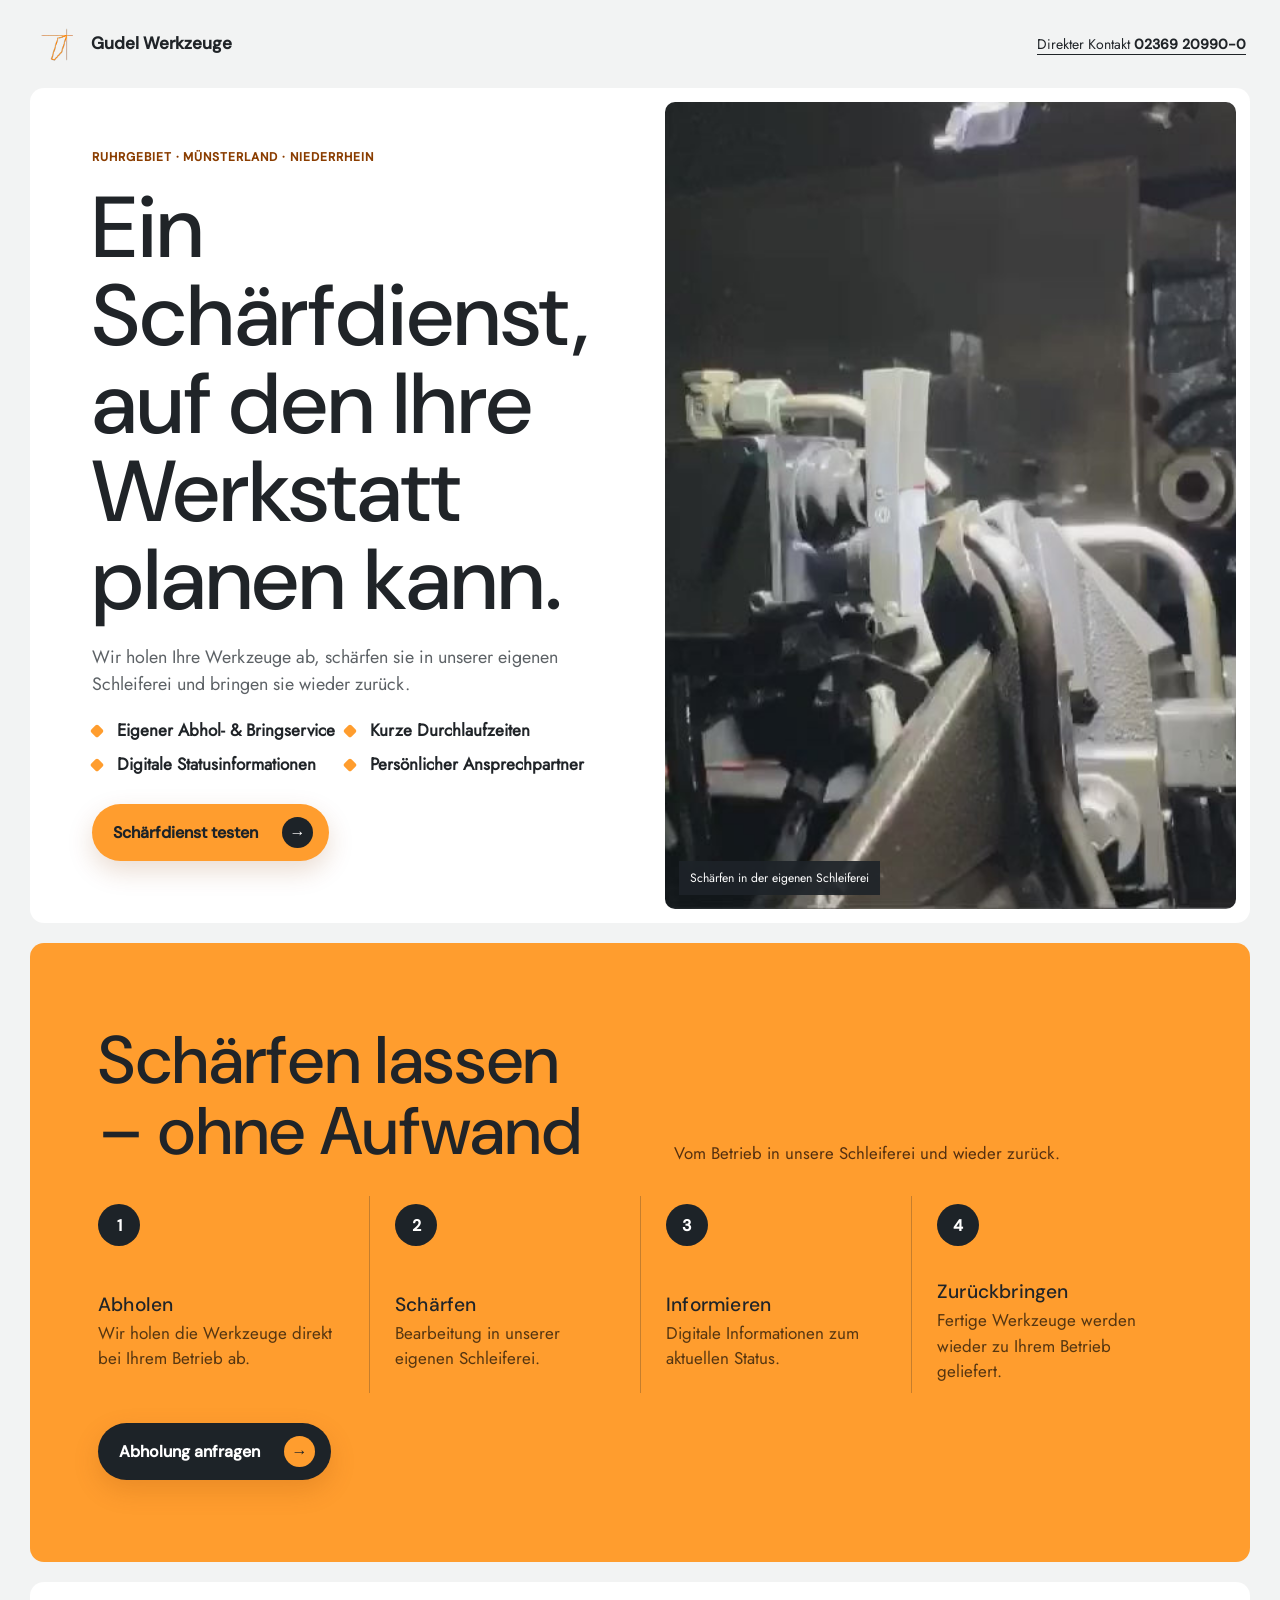
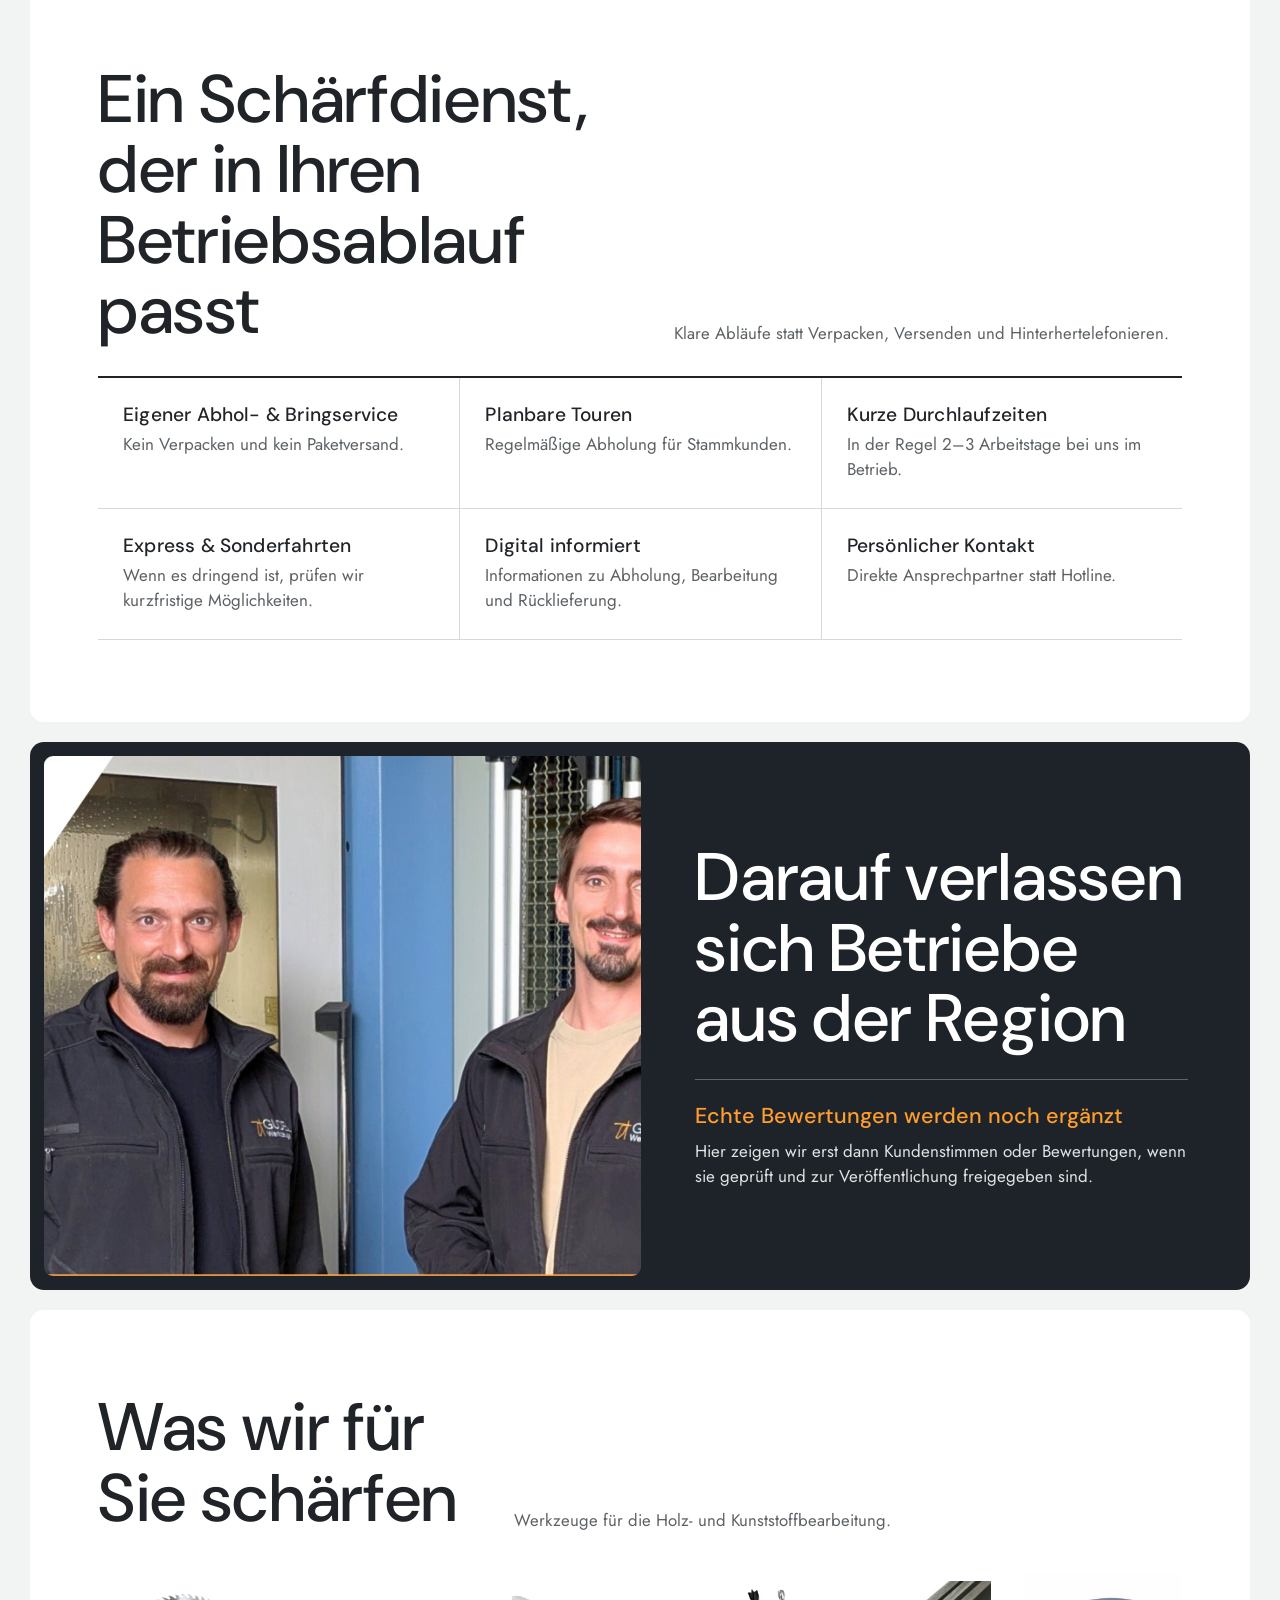
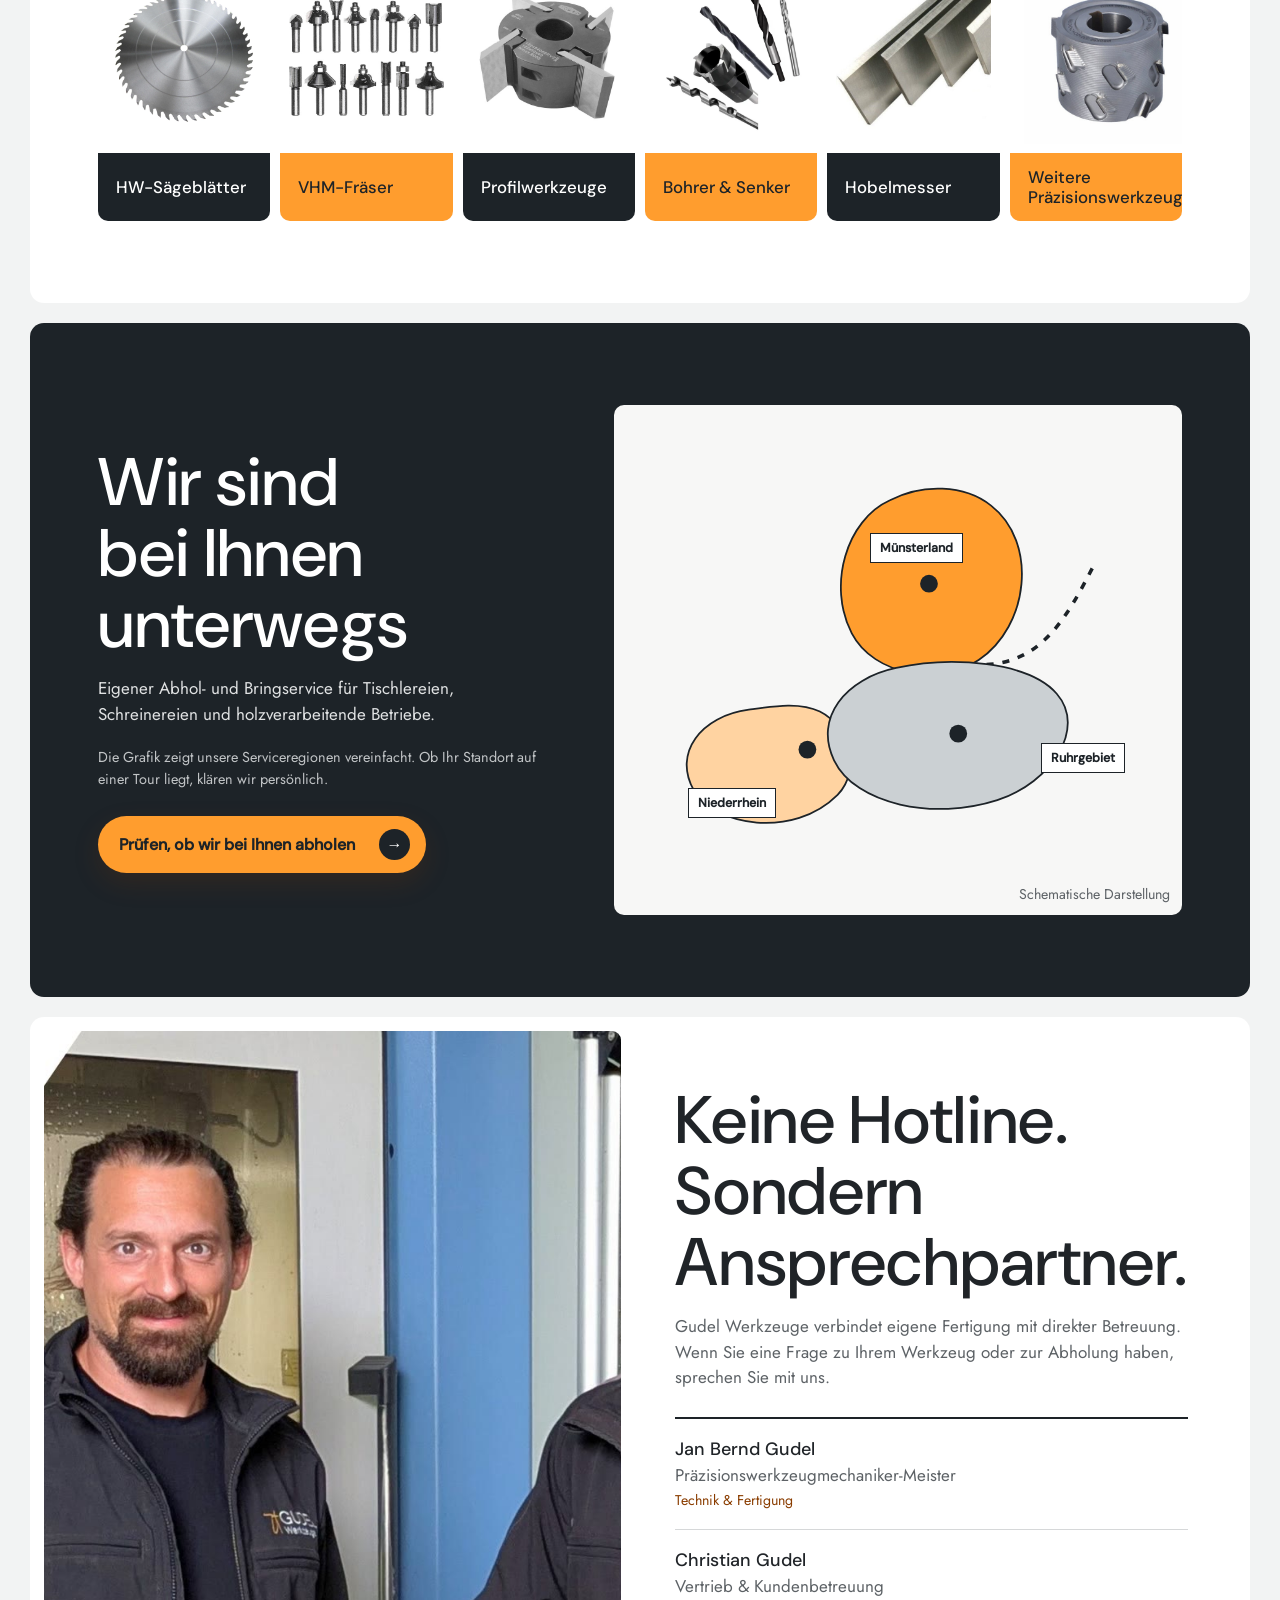
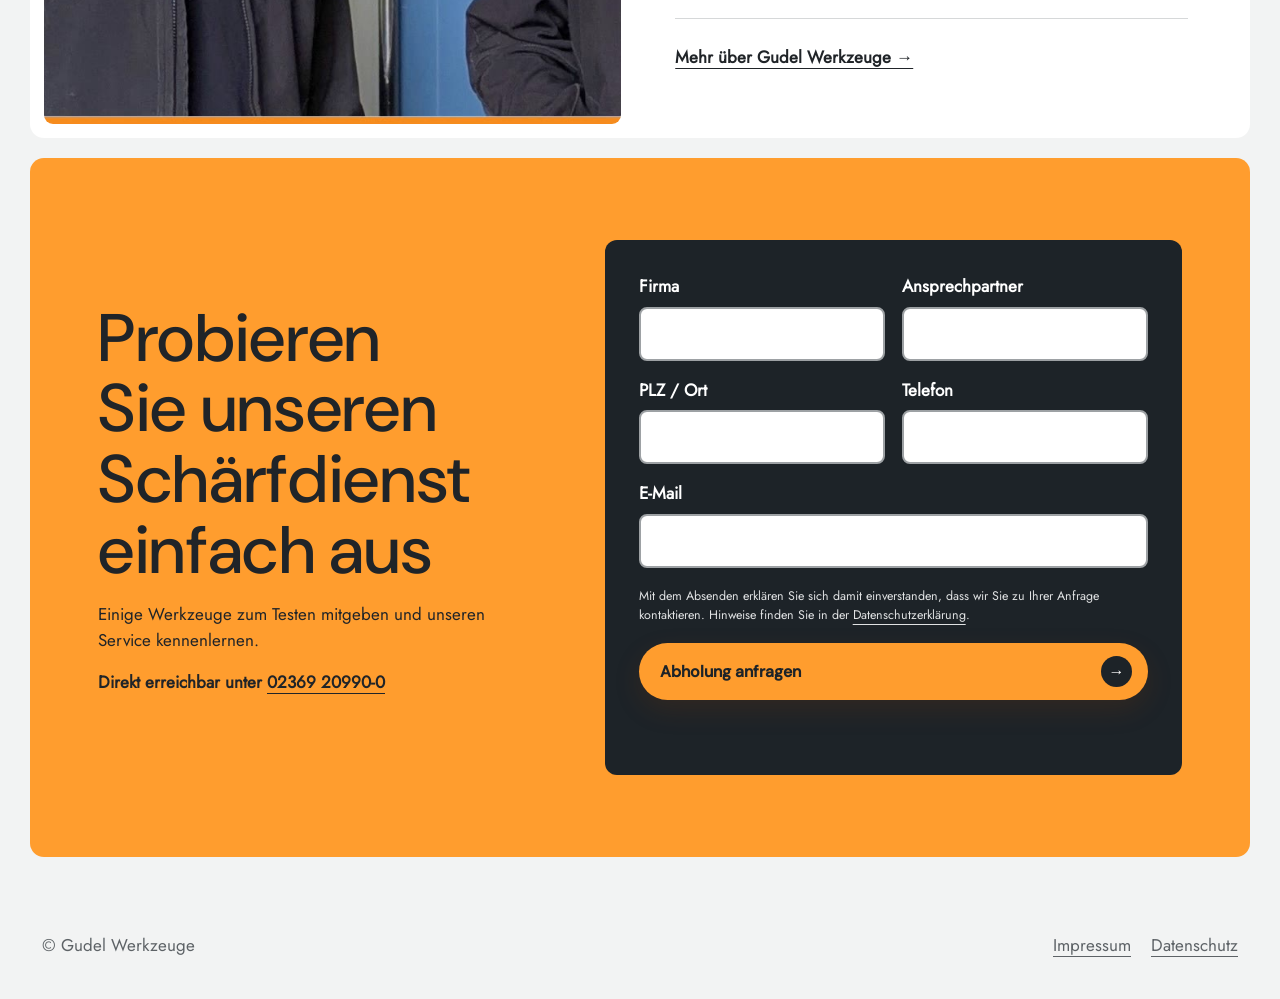
==== commit 66b821bd: "Build approved regional sharpening landing page" ====
--- a/docs/index.html
+++ b/docs/index.html
@@ -4,115 +4,114 @@
   <meta charset="utf-8">
   <meta name="viewport" content="width=device-width,initial-scale=1">
   <meta name="robots" content="noindex,nofollow">
-  <title>Zuverlässiger Schärfdienst | Gudel Werkzeuge</title>
-  <meta name="description" content="Planbare Abholung, Schärfen in der eigenen Werkstatt und Rücklieferung für gewerbliche Betriebe am Niederrhein, im Münsterland und im Ruhrgebiet.">
+  <title>Regionaler Schärfdienst | Gudel Werkzeuge</title>
+  <meta name="description" content="Gudel holt Werkzeuge im Ruhrgebiet, Münsterland und am Niederrhein ab, schärft sie in der eigenen Schleiferei und bringt sie zurück.">
   <link rel="stylesheet" href="styles.css">
   <script src="config.js"></script>
   <script src="app.js" defer></script>
 </head>
 <body>
   <!--
-  THESIS: Drei inhaltlich getrennte Kampagnen in einem gemeinsamen, Xurya-inspirierten System; kein allgemeiner Leistungskatalog.
-  OWN-WORLD: Gudel-Orange, tiefes Petrol, Warmweiß; große reale Bildflächen, weiche Rundungen und präzise Linien-Icons.
-  STORY: Thema erkennen, drei Vorteile erfassen, Ansprechpartner und Leistungen kennenlernen, Rückruf anfordern.
-  FIRST VIEWPORT: links reales Kampagnenbild, rechts eine klare Aussage mit CTA.
-  FORM: genau vier Pflichtfelder. Varianten: ?thema=service|pkd|cnc-komplett.
-  FINISH: unreviewed and undocumented is unfinished; this build ends with the finish review, the verdict, DESIGN.md, and every shipping raster carrying its provenance.
+  THESIS: Der komplette regionale Schärfkreislauf wird als klarer Werkstattweg gezeigt; keine allgemeine Werkzeugnavigation.
+  OWN-WORLD: Gudel-Orange, Werkstatt-Anthrazit, Hellgrau und Weiß; reale Werkstattbilder, präzise Linien und kompakte Radien.
+  STORY: Versprechen verstehen, Ablauf und Vorteile prüfen, ehrliche Beleglage sehen, Werkzeuge und Region einordnen, Abholung anfragen.
+  FIRST VIEWPORT: links die kampagnenabhängige Aussage mit vier Nutzenpunkten und CTA, rechts eine dominante reale Schärfaufnahme.
+  FORM: achtteilige freigegebene Kampagnenstruktur; mobile-first; Seed: approved-landingpage-spec-2026-09-10.
+  FINISH: unreviewed and undocumented is unfinished; this build ends with the finish review, the verdict, and DESIGN.md
   -->
-
-  <svg class="icon-sprite" aria-hidden="true">
-    <symbol id="i-calendar" viewBox="0 0 24 24"><path d="M7 3v3m10-3v3M4 9h16M5 5h14a1 1 0 0 1 1 1v14H4V6a1 1 0 0 1 1-1Z"/></symbol>
-    <symbol id="i-mail" viewBox="0 0 24 24"><path d="M3 5h18v14H3zM4 7l8 6 8-6"/></symbol>
-    <symbol id="i-bolt" viewBox="0 0 24 24"><path d="M13 2 5 14h7l-1 8 8-12h-7z"/></symbol>
-    <symbol id="i-phone" viewBox="0 0 24 24"><path d="M8 3 5 5c0 7 7 14 14 14l2-3-5-3-2 2c-2-1-4-3-5-5l2-2z"/></symbol>
-    <symbol id="i-truck" viewBox="0 0 24 24"><path d="M3 6h11v11H3zM14 10h4l3 3v4h-7zM7 20a2 2 0 1 0 0-4 2 2 0 0 0 0 4Zm11 0a2 2 0 1 0 0-4 2 2 0 0 0 0 4Z"/></symbol>
-    <symbol id="i-tools" viewBox="0 0 24 24"><path d="m14 6 4-4 4 4-4 4M4 20l10-10M5 4l15 15M3 3l4 1-3 3z"/></symbol>
-    <symbol id="i-check" viewBox="0 0 24 24"><path d="m4 13 5 5L21 6"/></symbol>
-    <symbol id="i-factory" viewBox="0 0 24 24"><path d="M3 21V9l6 3V8l6 4V4h4v17zM7 16h2m3 0h2m3 0h2"/></symbol>
-    <symbol id="i-clock" viewBox="0 0 24 24"><circle cx="12" cy="12" r="9"/><path d="M12 7v6l4 2"/></symbol>
-    <symbol id="i-diamond" viewBox="0 0 24 24"><path d="m3 8 4-5h10l4 5-9 13zM3 8h18M7 3l5 18 5-18"/></symbol>
-    <symbol id="i-grind" viewBox="0 0 24 24"><circle cx="8" cy="12" r="5"/><path d="M13 12h8M17 8v8M4 4l2 3m-2 13 2-3"/></symbol>
-    <symbol id="i-inspect" viewBox="0 0 24 24"><circle cx="10" cy="10" r="6"/><path d="m15 15 6 6M8 10h4"/></symbol>
-    <symbol id="i-mount" viewBox="0 0 24 24"><path d="M4 8h9l3 4-3 4H4zM16 9h5v6h-5M7 5v14"/></symbol>
-    <symbol id="i-balance" viewBox="0 0 24 24"><path d="M12 3v18M5 7h14M6 7l-3 6h6zM18 7l-3 6h6zM7 21h10"/></symbol>
-    <symbol id="i-measure" viewBox="0 0 24 24"><path d="M4 4h16v16H4zM8 4v4m4-4v2m4-2v4M4 12h16"/></symbol>
-    <symbol id="i-document" viewBox="0 0 24 24"><path d="M6 3h9l3 3v15H6zM14 3v4h4M9 12h6m-6 4h6"/></symbol>
-    <symbol id="i-saw" viewBox="0 0 24 24"><circle cx="12" cy="12" r="7"/><circle cx="12" cy="12" r="2"/><path d="M12 2v3m0 14v3M2 12h3m14 0h3M5 5l2 2m10 10 2 2M19 5l-2 2M7 17l-2 2"/></symbol>
-    <symbol id="i-router" viewBox="0 0 24 24"><path d="M9 3h6v5l2 3v8H7v-8l2-3zM9 14h6M12 19v3"/></symbol>
-    <symbol id="i-drill" viewBox="0 0 24 24"><path d="M10 2h4l-1 4 2 3-2 3 2 3-3 7-3-7 2-3-2-3 2-3z"/></symbol>
-    <symbol id="i-knife" viewBox="0 0 24 24"><path d="M4 17 17 4l3 3L7 20H4zM9 15l3 3"/></symbol>
-    <symbol id="i-custom" viewBox="0 0 24 24"><path d="M4 19 19 4m-3-1 5 5M3 16l5 5M8 8l2 2m2-6 2 2m4 6 2 2M5 12l2 2"/></symbol>
-    <symbol id="i-history" viewBox="0 0 24 24"><path d="M4 7V3m0 0h4M4 3l3 3a8 8 0 1 1-2 8"/><path d="M12 7v5l3 2"/></symbol>
-    <symbol id="i-masters" viewBox="0 0 24 24"><circle cx="8" cy="8" r="3"/><circle cx="17" cy="9" r="2.5"/><path d="M3 20v-2a5 5 0 0 1 10 0v2m1-5a4 4 0 0 1 7 3v2"/></symbol>
-    <symbol id="i-cnc" viewBox="0 0 24 24"><path d="M3 4h18v16H3zM7 8h6v7H7zm9 0h2m-2 4h2m-2 4h2M6 20v2m12-2v2"/></symbol>
-  </svg>
-
   <header class="site-header">
-    <a class="brand" href="./" aria-label="Gudel Werkzeuge"><img src="assets/logo-gudel.svg" alt=""><span>Gudel Werkzeuge</span></a>
-    <a class="header-phone" href="tel:+492369209900">02369 20990-0</a>
+    <a class="brand" href="./" aria-label="Gudel Werkzeuge Startseite"><img src="assets/logo-gudel.svg" alt=""><span>Gudel Werkzeuge</span></a>
+    <a class="phone" href="tel:+492369209900"><span>Direkter Kontakt</span> 02369 20990-0</a>
   </header>
 
   <main>
-    <section class="hero" aria-labelledby="hero-title">
-      <div class="hero-photo"><img id="hero-image" src="assets/team-workshop.jpg" alt=""><span class="photo-label" id="photo-label"></span></div>
+    <section class="hero" id="hero" aria-labelledby="hero-title">
       <div class="hero-copy">
-        <p class="region">Niederrhein · Münsterland · Ruhrgebiet</p>
+        <p class="region-line">Ruhrgebiet · Münsterland · Niederrhein</p>
         <h1 id="hero-title"></h1>
         <p class="hero-text" id="hero-text"></p>
-        <a class="primary-button" href="#rueckruf">Rückruf anfordern <span aria-hidden="true">↗</span></a>
+        <ul class="hero-benefits" aria-label="Ihre Vorteile">
+          <li>Eigener Abhol- &amp; Bringservice</li>
+          <li>Kurze Durchlaufzeiten</li>
+          <li>Digitale Statusinformationen</li>
+          <li>Persönlicher Ansprechpartner</li>
+        </ul>
+        <a class="cta" href="#anfrage">Schärfdienst testen <span aria-hidden="true">→</span></a>
+      </div>
+      <figure class="hero-media">
+        <img id="hero-image" src="assets/video-poster.jpg" alt="Kreissägeblatt beim Schärfen in der Werkstatt von Gudel Werkzeuge">
+        <figcaption id="hero-caption">Schärfen in der eigenen Schleiferei</figcaption>
+      </figure>
+    </section>
+
+    <section class="process section" id="ablauf" aria-labelledby="process-title">
+      <div class="section-intro"><h2 id="process-title">Schärfen lassen – ohne Aufwand</h2><p>Vom Betrieb in unsere Schleiferei und wieder zurück.</p></div>
+      <ol class="process-list">
+        <li class="process-step"><span>1</span><div><h3>Abholen</h3><p>Wir holen die Werkzeuge direkt bei Ihrem Betrieb ab.</p></div></li>
+        <li class="process-step"><span>2</span><div><h3>Schärfen</h3><p>Bearbeitung in unserer eigenen Schleiferei.</p></div></li>
+        <li class="process-step"><span>3</span><div><h3>Informieren</h3><p>Digitale Informationen zum aktuellen Status.</p></div></li>
+        <li class="process-step"><span>4</span><div><h3>Zurückbringen</h3><p>Fertige Werkzeuge werden wieder zu Ihrem Betrieb geliefert.</p></div></li>
+      </ol>
+      <a class="cta cta-dark" href="#anfrage">Abholung anfragen <span aria-hidden="true">→</span></a>
+    </section>
+
+    <section class="reasons section" id="warum" aria-labelledby="reasons-title">
+      <div class="section-intro"><h2 id="reasons-title">Ein Schärfdienst, der in Ihren Betriebsablauf passt</h2><p>Klare Abläufe statt Verpacken, Versenden und Hinterhertelefonieren.</p></div>
+      <div class="reason-list">
+        <article class="reason"><h3>Eigener Abhol- &amp; Bringservice</h3><p>Kein Verpacken und kein Paketversand.</p></article>
+        <article class="reason"><h3>Planbare Touren</h3><p>Regelmäßige Abholung für Stammkunden.</p></article>
+        <article class="reason"><h3>Kurze Durchlaufzeiten</h3><p>In der Regel 2–3 Arbeitstage bei uns im Betrieb.</p></article>
+        <article class="reason"><h3>Express &amp; Sonderfahrten</h3><p>Wenn es dringend ist, prüfen wir kurzfristige Möglichkeiten.</p></article>
+        <article class="reason"><h3>Digital informiert</h3><p>Informationen zu Abholung, Bearbeitung und Rücklieferung.</p></article>
+        <article class="reason"><h3>Persönlicher Kontakt</h3><p>Direkte Ansprechpartner statt Hotline.</p></article>
       </div>
     </section>
 
-    <section class="benefits" aria-labelledby="benefit-title">
-      <div class="section-heading"><h2 id="benefit-title">Drei Vorteile</h2></div>
-      <div class="benefit-grid" id="benefit-grid"></div>
+    <section class="social-proof section" id="stimmen" aria-labelledby="proof-title">
+      <div class="proof-photo"><img src="assets/team-workshop.jpg" alt="Team von Gudel Werkzeuge in der eigenen Werkstatt"></div>
+      <div class="proof-copy"><h2 id="proof-title">Darauf verlassen sich Betriebe aus der Region</h2><div class="proof-placeholder"><strong>Echte Bewertungen werden noch ergänzt</strong><p>Hier zeigen wir erst dann Kundenstimmen oder Bewertungen, wenn sie geprüft und zur Veröffentlichung freigegeben sind.</p></div></div>
     </section>
 
-    <section class="about-team" aria-labelledby="team-title">
-      <div class="about-photo"><img src="assets/christian-jan-bernd.jpg" alt="Christian und Jan Bernd Gudel in der Werkstatt"></div>
-      <div class="about-copy">
-        <h2 id="team-title">Christian und Jan Bernd Gudel</h2>
-        <p>Der endgültige Vorstellungstext wird noch gemeinsam festgelegt.</p>
+    <section class="services section" id="leistungen" aria-labelledby="services-title">
+      <div class="section-intro"><h2 id="services-title">Was wir für Sie schärfen</h2><p>Werkzeuge für die Holz- und Kunststoffbearbeitung.</p></div>
+      <ul class="tool-list">
+        <li class="tool"><img src="assets/saegeblatt.jpg" alt="HW-Kreissägeblatt"><strong>HW-Sägeblätter</strong></li>
+        <li class="tool"><img src="assets/oberfraeser.jpg" alt="Verschiedene VHM-Fräser"><strong>VHM-Fräser</strong></li>
+        <li class="tool"><img src="assets/profilmesser-koepfe.jpg" alt="Werkzeugköpfe mit Profilmessern"><strong>Profilwerkzeuge</strong></li>
+        <li class="tool"><img src="assets/bohrer.png" alt="Spiralbohrer"><strong>Bohrer &amp; Senker</strong></li>
+        <li class="tool"><img src="assets/hobelmesser.jpg" alt="Hobelmesser"><strong>Hobelmesser</strong></li>
+        <li class="tool"><img src="assets/pkd-fuegefraeser.jpg" alt="PKD-bestückter Fügefräser"><strong>Weitere Präzisionswerkzeuge</strong></li>
+      </ul>
+    </section>
+
+    <section class="pickup section" id="regionen" aria-labelledby="pickup-title">
+      <div class="pickup-copy"><h2 id="pickup-title">Wir sind bei Ihnen unterwegs</h2><p>Eigener Abhol- und Bringservice für Tischlereien, Schreinereien und holzverarbeitende Betriebe.</p><p class="map-note">Die Grafik zeigt unsere Serviceregionen vereinfacht. Ob Ihr Standort auf einer Tour liegt, klären wir persönlich.</p><a class="cta" href="#anfrage">Prüfen, ob wir bei Ihnen abholen <span aria-hidden="true">→</span></a></div>
+      <div class="region-map" role="img" aria-label="Stilisierte Regionsgrafik mit Ruhrgebiet, Münsterland und Niederrhein; keine Darstellung exakter Tourgrenzen">
+        <svg viewBox="0 0 640 520" aria-hidden="true"><path class="route" d="M89 369C150 425 225 411 265 343S332 261 406 265s103-50 137-116"/><path class="zone zone-one" d="M152 316c-54 7-86 49-62 91 23 40 112 55 162 5 28-29 12-78-20-94-23-11-52-6-80-2Z"/><path class="zone zone-two" d="M311 80c-49 22-71 96-43 150 25 48 99 59 143 30 57-38 67-133 14-174-30-24-78-25-114-6Z"/><path class="zone zone-three" d="M318 269c-57 12-93 56-70 104 24 50 113 68 184 45 61-20 101-81 67-120-31-36-119-43-181-29Z"/><circle cx="218" cy="361" r="10"/><circle cx="355" cy="174" r="10"/><circle cx="388" cy="343" r="10"/></svg>
+        <span class="label niederrhein">Niederrhein</span><span class="label muensterland">Münsterland</span><span class="label ruhrgebiet">Ruhrgebiet</span><small>Schematische Darstellung</small>
       </div>
     </section>
 
-    <section class="services-brief" aria-labelledby="services-title">
-      <div class="services-heading"><h2 id="services-title">Diese Werkzeuge schärfen wir</h2><p>Die endgültigen Werkzeuggruppen legen wir noch gemeinsam fest.</p></div>
-      <ul class="service-list">
-        <li><span class="service-icon"><svg aria-hidden="true"><use href="#i-saw"></use></svg></span><strong>Sägeblätter</strong></li>
-        <li><span class="service-icon"><svg aria-hidden="true"><use href="#i-router"></use></svg></span><strong>Fräser</strong></li>
-        <li><span class="service-icon"><svg aria-hidden="true"><use href="#i-drill"></use></svg></span><strong>Bohrer und Senker</strong></li>
-        <li><span class="service-icon"><svg aria-hidden="true"><use href="#i-knife"></use></svg></span><strong>Hobelmesser</strong></li>
-        <li><span class="service-icon"><svg aria-hidden="true"><use href="#i-diamond"></use></svg></span><strong>PKD- und Diamantwerkzeuge</strong></li>
-        <li><span class="service-icon"><svg aria-hidden="true"><use href="#i-custom"></use></svg></span><strong>Sonderwerkzeuge</strong></li>
-      </ul>
+    <section class="contacts section" id="ansprechpartner" aria-labelledby="contacts-title">
+      <div class="contacts-photo"><img src="assets/christian-jan-bernd.jpg" alt="Christian und Jan Bernd Gudel in der Werkstatt"></div>
+      <div class="contacts-copy"><h2 id="contacts-title">Keine Hotline. Sondern Ansprechpartner.</h2><p>Gudel Werkzeuge verbindet eigene Fertigung mit direkter Betreuung. Wenn Sie eine Frage zu Ihrem Werkzeug oder zur Abholung haben, sprechen Sie mit uns.</p><div class="people"><div class="person"><strong>Jan Bernd Gudel</strong><span>Präzisionswerkzeugmechaniker-Meister</span><small>Technik &amp; Fertigung</small></div><div class="person"><strong>Christian Gudel</strong><span>Vertrieb &amp; Kundenbetreuung</span></div></div><a class="text-link" href="https://gudel-werkzeuge.de/pages/wir-uber-uns" target="_blank" rel="noopener">Mehr über Gudel Werkzeuge →</a></div>
     </section>
 
-    <section class="trust-strip" aria-label="Vertrauen">
-      <ul>
-        <li><span><svg aria-hidden="true"><use href="#i-history"></use></svg></span><strong>Seit 1966</strong></li>
-        <li><span><svg aria-hidden="true"><use href="#i-factory"></use></svg></span><strong>Eigene Werkstatt</strong></li>
-        <li><span><svg aria-hidden="true"><use href="#i-masters"></use></svg></span><strong>Zwei Meister</strong></li>
-        <li><span><svg aria-hidden="true"><use href="#i-cnc"></use></svg></span><strong>CNC-Maschinenpark</strong></li>
-      </ul>
-    </section>
-
-    <section class="callback" id="rueckruf" aria-labelledby="form-title">
-      <div class="callback-intro"><h2 id="form-title">Wir rufen Sie zurück.</h2><p id="form-intro"></p></div>
+    <section class="request section" id="anfrage" aria-labelledby="request-title">
+      <div class="request-intro"><h2 id="request-title">Probieren Sie unseren Schärfdienst einfach aus</h2><p>Einige Werkzeuge zum Testen mitgeben und unseren Service kennenlernen.</p><p class="direct-contact">Direkt erreichbar unter <a href="tel:+492369209900">02369 20990-0</a></p></div>
       <form class="request-form" novalidate>
-        <label><span>Vorname</span><input id="first-name" name="firstName" autocomplete="given-name" required></label>
-        <label><span>Nachname</span><input id="last-name" name="lastName" autocomplete="family-name" required></label>
         <label><span>Firma</span><input id="company" name="company" autocomplete="organization" required></label>
-        <label><span>Telefonnummer</span><input id="phone" name="phone" type="tel" autocomplete="tel" required></label>
-        <input type="hidden" name="campaignTheme" id="campaign-theme">
-        <input type="hidden" name="utm_source" id="utm_source"><input type="hidden" name="utm_medium" id="utm_medium"><input type="hidden" name="utm_campaign" id="utm_campaign"><input type="hidden" name="utm_content" id="utm_content">
-        <p class="privacy-note">Mit dem Absenden erklären Sie sich damit einverstanden, dass wir Sie zu Ihrer Anfrage telefonisch kontaktieren. Hinweise finden Sie in der <a href="https://gudel-werkzeuge.de/policies/privacy-policy" target="_blank" rel="noopener">Datenschutzerklärung</a>.</p>
-        <button class="submit-button" type="submit">Rückruf anfordern <span aria-hidden="true">↗</span></button>
+        <label><span>Ansprechpartner</span><input id="contact-person" name="contactPerson" autocomplete="name" required></label>
+        <label><span>PLZ / Ort</span><input id="place" name="place" autocomplete="postal-code" required></label>
+        <label><span>Telefon</span><input id="phone" name="phone" type="tel" autocomplete="tel" required></label>
+        <label class="wide"><span>E-Mail</span><input id="email" name="email" type="email" autocomplete="email" required></label>
+        <input type="hidden" name="campaignTheme" id="campaign-theme"><input type="hidden" name="utm_source" id="utm_source"><input type="hidden" name="utm_medium" id="utm_medium"><input type="hidden" name="utm_campaign" id="utm_campaign"><input type="hidden" name="utm_content" id="utm_content">
+        <p class="privacy-note">Mit dem Absenden erklären Sie sich damit einverstanden, dass wir Sie zu Ihrer Anfrage kontaktieren. Hinweise finden Sie in der <a href="https://gudel-werkzeuge.de/policies/privacy-policy" target="_blank" rel="noopener">Datenschutzerklärung</a>.</p>
+        <button class="submit-button" type="submit">Abholung anfragen <span aria-hidden="true">→</span></button>
         <p id="form-status" class="form-status" role="status" aria-live="polite"></p>
       </form>
     </section>
   </main>
-
   <footer><span>© Gudel Werkzeuge</span><nav aria-label="Rechtliche Hinweise"><a href="https://gudel-werkzeuge.de/policies/legal-notice" target="_blank" rel="noopener">Impressum</a><a href="https://gudel-werkzeuge.de/policies/privacy-policy" target="_blank" rel="noopener">Datenschutz</a></nav></footer>
 </body>
 </html>
--- a/docs/styles.css
+++ b/docs/styles.css
@@ -1,6 +1,7 @@
 @font-face{font-family:JostGudel;src:url('assets/fonts/jost-regular.woff2') format('woff2');font-display:swap}@font-face{font-family:DMSansGudel;src:url('assets/fonts/dm-sans-medium.woff2') format('woff2');font-display:swap}
-:root{--orange:#f59a2a;--orange-deep:#a94d00;--petrol:#123f4a;--petrol-deep:#0a2931;--white:#fff;--paper:#f5f3ee;--ink:#14282d;--muted:#52666b;--line:rgba(18,63,74,.16);--radius:38px;--ease:cubic-bezier(.16,1,.3,1)}
-*{box-sizing:border-box}html{scroll-behavior:smooth}body{margin:0;background:var(--paper);color:var(--ink);font-family:JostGudel,Jost,Arial,sans-serif}::selection{background:var(--orange);color:var(--petrol-deep)}a{color:inherit}.icon-sprite{position:absolute;width:0;height:0;overflow:hidden}.site-header{height:88px;display:flex;align-items:center;justify-content:space-between;max-width:1440px;margin:auto;padding:0 42px}.brand{display:flex;align-items:center;gap:12px;text-decoration:none;font:700 18px/1 DMSansGudel,Arial,sans-serif}.brand img{width:52px;height:52px}.header-phone{font-weight:700;text-underline-offset:5px}main{max-width:1440px;margin:auto;padding:0 30px 30px}.hero{position:relative;min-height:610px;display:grid;grid-template-columns:1.08fr .92fr;background:var(--white);border-radius:var(--radius);overflow:hidden}.hero-photo{position:relative;min-width:0;margin:16px;border-radius:28px 120px 28px 28px;overflow:hidden;background:var(--petrol)}.hero-photo::after{content:"";position:absolute;inset:0;background:linear-gradient(180deg,transparent 55%,rgba(10,41,49,.78))}.hero-photo img{width:100%;height:100%;object-fit:cover;object-position:center;display:block}.photo-label{position:absolute;z-index:2;left:28px;bottom:24px;color:#fff;font-weight:700}.hero-copy{position:relative;z-index:2;display:flex;flex-direction:column;justify-content:center;padding:62px 64px}.region{margin:0 0 22px;color:var(--petrol);font:700 13px/1.4 DMSansGudel,Arial,sans-serif;letter-spacing:.08em;text-transform:uppercase}.hero h1{max-width:680px;margin:0;font:700 clamp(46px,4.7vw,72px)/.98 DMSansGudel,Arial,sans-serif;letter-spacing:-.04em;text-wrap:balance}.hero-text{max-width:600px;margin:24px 0 28px;color:#3c5156;font-size:20px;line-height:1.45}.primary-button,.submit-button{display:inline-flex;align-items:center;justify-content:space-between;gap:28px;width:max-content;border:0;border-radius:999px;background:var(--orange);color:var(--petrol-deep);padding:16px 20px 16px 25px;text-decoration:none;font:700 17px/1 DMSansGudel,Arial,sans-serif;box-shadow:0 12px 28px rgba(169,77,0,.2);cursor:pointer;transition:transform .25s var(--ease),box-shadow .25s var(--ease)}.primary-button span,.submit-button>span{display:grid;place-items:center;width:34px;height:34px;border-radius:50%;background:var(--petrol);color:#fff}.primary-button:hover,.submit-button:hover{transform:translateY(-3px);box-shadow:0 18px 36px rgba(169,77,0,.24)}:focus-visible{outline:3px solid var(--orange-deep);outline-offset:4px}.trust{display:flex;justify-content:center;gap:0;margin:22px 0;background:var(--petrol);border-radius:24px;overflow:hidden;color:#fff}.trust span{flex:1;padding:19px 24px;text-align:center;font:700 15px/1.35 DMSansGudel,Arial,sans-serif}.trust span+span{border-left:1px solid rgba(255,255,255,.2)}.section-heading{display:grid;grid-template-columns:.9fr 1.1fr;gap:60px;align-items:end;margin-bottom:42px}.section-heading h2,.evidence h2,.callback h2{margin:0;font:700 clamp(42px,4.5vw,68px)/.98 DMSansGudel,Arial,sans-serif;letter-spacing:-.04em;text-wrap:balance}.section-heading p{max-width:650px;margin:0;color:var(--muted);font-size:19px;line-height:1.5}.benefits{margin-top:22px;padding:52px 72px;background:var(--white);border-radius:var(--radius)}.benefit-grid{display:grid;grid-template-columns:repeat(3,1fr);gap:14px}.benefit-grid article{min-height:150px;display:grid;grid-template-columns:54px 1fr;gap:18px;align-items:center;padding:25px;background:var(--paper);border-radius:24px}.icon,.step-icon{display:grid;place-items:center;width:54px;height:54px;border-radius:50%;background:var(--orange);color:var(--petrol)}.icon svg,.step-icon svg,.evidence li svg,.mail-demo svg,.express-badge svg{width:27px;height:27px;fill:none;stroke:currentColor;stroke-width:1.7;stroke-linecap:round;stroke-linejoin:round}.benefit-grid h3,.process-list h3{margin:0 0 8px;font:700 21px/1.15 DMSansGudel,Arial,sans-serif}.benefit-grid p,.process-list p{margin:0;color:var(--muted);font-size:16px;line-height:1.45}.process{margin:22px 0;padding:92px 72px;background:var(--orange);border-radius:var(--radius)}.process .section-heading p{color:#60380f}.process-list{display:grid;grid-template-columns:repeat(4,1fr);gap:0;padding:0;margin:0;list-style:none}.process-list li{position:relative;padding:0 24px}.process-list li:first-child{padding-left:0}.process-list li:last-child{padding-right:0}.process-list li+li{border-left:1px solid rgba(10,41,49,.22)}.process-list .step-icon{background:var(--petrol);color:#fff}.process-list small{display:block;margin-top:24px;color:#70410f;font-weight:700}.process-list h3{margin-top:8px}.process-list p{color:#56330f}.evidence{display:grid;grid-template-columns:1fr 1fr;gap:70px;align-items:center;padding:24px;background:var(--petrol);border-radius:var(--radius);color:#fff}.evidence-visual{position:relative;min-height:490px;display:grid;place-items:center;border-radius:28px;overflow:hidden;background:#e9eeec}.evidence-visual>img{width:100%;height:100%;position:absolute;inset:0;object-fit:cover}.evidence-copy{padding:44px 54px 44px 0}.evidence-copy p{margin:26px 0;color:#d4e0e2;font-size:19px;line-height:1.55}.evidence-copy ul{display:grid;gap:13px;padding:0;margin:28px 0 0;list-style:none}.evidence-copy li{display:flex;align-items:center;gap:12px;font-weight:700}.evidence-copy li svg{width:22px;height:22px;color:var(--orange)}.mail-demo{width:min(86%,480px);padding:34px;border-radius:25px;background:#fff;color:var(--ink);box-shadow:0 22px 50px rgba(10,41,49,.18)}.mail-demo>span{display:grid;place-items:center;width:54px;height:54px;border-radius:50%;background:var(--orange)}.mail-demo small{display:block;margin:26px 0 10px;color:var(--muted);font-weight:700}.mail-demo strong{display:block;font:700 28px/1.15 DMSansGudel,Arial,sans-serif}.mail-demo p{margin:10px 0 0;color:var(--muted);font-size:17px}.express-badge{position:absolute;right:20px;bottom:22px;display:grid;justify-items:center;width:128px;height:128px;padding:20px;border-radius:50%;background:var(--orange);color:var(--petrol-deep);transform:rotate(6deg)}.express-badge svg{width:30px}.express-badge b{font:700 20px DMSansGudel,Arial,sans-serif}.express-badge small{text-align:center}.protocol{position:relative;width:min(86%,500px);padding:40px;background:#fff;color:var(--ink);border-radius:20px;box-shadow:0 22px 50px rgba(10,41,49,.16);transform:rotate(-2deg)}.protocol .sample{position:absolute;top:22px;right:22px;padding:7px 11px;border:2px solid var(--orange-deep);color:var(--orange-deep);font-weight:700;letter-spacing:.12em}.protocol-head{padding-bottom:24px;border-bottom:2px solid var(--petrol);font:700 25px DMSansGudel,Arial,sans-serif}.protocol-head small{display:block;margin-top:6px;color:var(--muted);font:15px JostGudel,Arial,sans-serif}.protocol dl{margin:24px 0 0}.protocol dl div{display:grid;grid-template-columns:1fr 1fr;gap:16px;padding:17px 0;border-bottom:1px solid var(--line)}.protocol dt{color:var(--muted)}.protocol dd{margin:0;text-align:right;font-weight:700}.about-team{margin-top:22px;padding:14px;background:var(--petrol);color:#fff;border-radius:var(--radius);overflow:hidden}.about-photo{width:100%;aspect-ratio:1600/851;border-radius:28px 100px 28px 28px;overflow:hidden;background:var(--petrol-deep)}.about-photo img{width:100%;height:100%;display:block;object-fit:cover;object-position:center}.about-copy{padding:36px 50px 42px}.about-copy h2,.services-brief h2{margin:0;font:700 clamp(38px,4vw,62px)/1 DMSansGudel,Arial,sans-serif;letter-spacing:-.04em;text-wrap:balance}.about-copy p{max-width:720px;margin:18px 0 0;color:#dce8ea;font-size:18px;line-height:1.5}.services-brief{display:grid;grid-template-columns:.72fr 1.28fr;gap:64px;align-items:start;margin-top:22px;padding:58px 72px;background:var(--white);color:var(--petrol-deep);border-radius:var(--radius)}.services-heading p{max-width:480px;margin:20px 0 0;color:var(--muted);font-size:17px;line-height:1.5}.service-list{display:grid;grid-template-columns:1fr 1fr;gap:12px;margin:0;padding:0;list-style:none}.service-list li{display:flex;align-items:center;gap:16px;min-height:76px;padding:12px 18px;background:var(--paper);border:1px solid var(--line);border-radius:18px}.service-list li:nth-child(4n+2),.service-list li:nth-child(4n+3){background:#fff0dc}.service-icon,.trust-strip li span{display:grid;place-items:center;flex:0 0 auto;width:46px;height:46px;border-radius:50%;background:var(--orange);color:var(--petrol-deep)}.service-icon svg,.trust-strip svg{width:24px;height:24px;fill:none;stroke:currentColor;stroke-width:1.7;stroke-linecap:round;stroke-linejoin:round}.service-list strong{font:700 17px/1.25 DMSansGudel,Arial,sans-serif}.trust-strip{margin-top:22px;padding:20px 26px;background:var(--petrol);border-radius:28px;color:#fff}.trust-strip ul{display:grid;grid-template-columns:repeat(4,1fr);margin:0;padding:0;list-style:none}.trust-strip li{display:flex;align-items:center;justify-content:center;gap:14px;min-height:68px;padding:8px 20px}.trust-strip li+li{border-left:1px solid rgba(255,255,255,.18)}.trust-strip li span{width:42px;height:42px}.trust-strip li strong{font:700 15px/1.25 DMSansGudel,Arial,sans-serif}.callback{display:grid;grid-template-columns:.9fr 1.1fr;gap:80px;align-items:center;margin-top:22px;padding:78px 72px;background:var(--white);border-radius:var(--radius)}.callback-intro p{max-width:570px;margin:24px 0 0;color:var(--muted);font-size:20px;line-height:1.5}.request-form{display:grid;grid-template-columns:1fr 1fr;gap:20px 18px;padding:36px;background:var(--petrol);border-radius:28px;color:#fff}.request-form label{display:grid;gap:8px;font-weight:700}.request-form input{width:100%;height:54px;border:1px solid rgba(255,255,255,.35);border-radius:12px;background:#fff;color:var(--ink);padding:0 16px;font:17px JostGudel,Arial,sans-serif}.privacy-note,.submit-button,.form-status{grid-column:1/-1}.privacy-note{margin:2px 0;color:#d4e0e2;font-size:13px;line-height:1.45}.submit-button{width:100%}.form-status{min-height:21px;margin:0}.form-status.success{color:#bff5d8}.form-status.error{color:#ffd2c4}footer{max-width:1440px;margin:auto;padding:30px 42px 38px;display:flex;justify-content:space-between;color:#52666b}footer nav{display:flex;gap:22px}footer a{text-underline-offset:4px}
-@media(max-width:1050px){.hero{grid-template-columns:1fr;min-height:auto}.hero-photo{height:470px}.hero-copy{padding:56px 42px}.section-heading{grid-template-columns:1fr;gap:20px}.process-list{grid-template-columns:1fr 1fr;gap:34px 0}.process-list li:nth-child(3){border-left:0;padding-left:0}.evidence,.callback{grid-template-columns:1fr;gap:36px}.evidence-copy{padding:20px 34px 42px}.about-photo{height:auto}.about-copy{padding:38px 42px 44px}.services-brief{grid-template-columns:1fr;gap:28px;padding:50px 42px}.callback{padding:60px 42px}}
-@media(max-width:700px){:root{--radius:24px}.site-header{height:76px;padding:0 20px}.brand span{display:none}.brand img{width:46px;height:46px}.header-phone{font-size:14px}main{padding:0 12px 18px}.hero-photo{height:325px;margin:10px;border-radius:18px 70px 18px 18px}.photo-label{left:18px;bottom:16px;font-size:12px}.hero-copy{padding:42px 24px 34px}.region{font-size:10px;margin-bottom:17px}.hero h1{font-size:43px}.hero-text{font-size:18px;margin:22px 0 26px}.primary-button{width:100%}.trust{flex-direction:column;border-radius:18px}.trust span{padding:15px 20px}.trust span+span{border-left:0;border-top:1px solid rgba(255,255,255,.2)}.benefits,.process{padding:54px 24px}.section-heading{margin-bottom:28px}.section-heading h2,.evidence h2,.callback h2{font-size:42px}.section-heading p{font-size:17px}.benefit-grid{grid-template-columns:1fr}.benefit-grid article{min-height:0}.process-list{grid-template-columns:1fr;gap:0}.process-list li,.process-list li:first-child,.process-list li:last-child{display:grid;grid-template-columns:54px 1fr;gap:18px;padding:22px 0;border-left:0;border-bottom:1px solid rgba(10,41,49,.22)}.process-list li:last-child{border-bottom:0}.process-list small{margin:0}.process-list h3{margin:4px 0 7px}.evidence{padding:10px}.evidence-visual{min-height:360px}.evidence-copy{padding:28px 16px 36px}.mail-demo{width:92%;padding:26px}.express-badge{width:108px;height:108px;right:8px;bottom:10px}.protocol{width:92%;padding:28px 22px}.protocol .sample{top:16px;right:16px}.protocol-head{font-size:21px}.about-photo{height:auto;margin:10px;border-radius:18px 70px 18px 18px}.about-photo img{height:auto;aspect-ratio:1600/851}.about-copy{padding:38px 24px 42px}.about-copy h2,.services-brief h2{font-size:38px}.about-copy p,.services-brief p{font-size:18px}.services-brief{padding:42px 24px}.service-list{grid-template-columns:1fr}.service-list li:nth-child(odd){background:var(--paper)}.service-list li:nth-child(even){background:#fff0dc}.trust-strip{padding:16px}.trust-strip ul{grid-template-columns:1fr 1fr}.trust-strip li{justify-content:flex-start;padding:12px}.trust-strip li+li{border-left:0}.trust-strip li:nth-child(even){border-left:1px solid rgba(255,255,255,.18)}.trust-strip li:nth-child(n+3){border-top:1px solid rgba(255,255,255,.18)}.callback{padding:46px 24px}.request-form{grid-template-columns:1fr;padding:24px}.privacy-note,.submit-button,.form-status{grid-column:auto}footer{padding:26px 20px 32px;flex-direction:column;gap:16px}}
-@media(prefers-reduced-motion:reduce){html{scroll-behavior:auto}.primary-button,.submit-button{transition:none}}
+:root{--orange:#ff9d2e;--orange-dark:#8a3d00;--anthracite:#1d2328;--ink:#202428;--muted:#5d6266;--paper:#f2f3f3;--white:#fff;--line:#d6d8d9;--radius:14px;--shadow:0 18px 48px rgba(29,35,40,.12);--ease:cubic-bezier(.16,1,.3,1)}
+*{box-sizing:border-box}html{scroll-behavior:smooth;scrollbar-color:var(--orange) var(--anthracite)}body{margin:0;background:var(--paper);color:var(--ink);font-family:JostGudel,Jost,Arial,sans-serif;font-size:17px;line-height:1.5}::selection{background:var(--orange);color:var(--anthracite)}a{color:inherit;text-underline-offset:5px}img{max-width:100%}.site-header{height:76px;display:flex;align-items:center;justify-content:space-between;max-width:1440px;margin:auto;padding:0 20px}.brand{display:flex;align-items:center;gap:11px;text-decoration:none;font-family:DMSansGudel,Arial,sans-serif;font-weight:700}.brand img{width:46px;height:46px}.brand span,.phone span{display:none}.phone{font-family:DMSansGudel,Arial,sans-serif;font-size:14px;font-weight:700}main{max-width:1440px;margin:auto;padding:0 12px 18px}.section,.hero{margin-bottom:14px;border-radius:var(--radius);overflow:hidden}h1,h2,h3{font-family:DMSansGudel,Arial,sans-serif;font-weight:500;letter-spacing:.01em;text-wrap:balance}h1{margin:0;font-size:clamp(2.65rem,10.5vw,5.4rem);line-height:1.02}h2{margin:0;font-size:clamp(2.2rem,8vw,4.2rem);line-height:1.05}h3{margin:0;font-size:1.2rem;line-height:1.2}.hero{display:flex;flex-direction:column-reverse;background:var(--white)}.hero-copy{padding:38px 24px 34px}.region-line{margin:0 0 18px;color:var(--orange-dark);font:700 12px/1.3 DMSansGudel,Arial,sans-serif;text-transform:uppercase;letter-spacing:.08em}.hero-text{max-width:58ch;margin:20px 0;color:var(--muted);font-size:1.12rem}.hero-benefits{display:grid;gap:9px;margin:0 0 26px;padding:0;list-style:none}.hero-benefits li{position:relative;padding-left:25px;font-weight:700}.hero-benefits li::before{content:"";position:absolute;left:0;top:.45em;width:10px;height:10px;background:var(--orange);border-radius:2px;transform:rotate(45deg)}.hero-media{position:relative;height:340px;margin:10px;overflow:hidden;border-radius:10px;background:var(--anthracite)}.hero-media img{width:100%;height:100%;display:block;object-fit:cover}.hero-media figcaption{position:absolute;left:14px;bottom:14px;padding:8px 11px;background:rgba(29,35,40,.9);color:#fff;font-size:.76rem}.cta,.submit-button{display:inline-flex;align-items:center;justify-content:space-between;gap:24px;width:100%;min-height:56px;padding:13px 16px 13px 21px;border:0;border-radius:999px;background:var(--orange);color:var(--anthracite);font:700 1rem/1.2 DMSansGudel,Arial,sans-serif;text-decoration:none;box-shadow:0 10px 26px rgba(138,61,0,.18);cursor:pointer;transition:transform .22s var(--ease),box-shadow .22s var(--ease)}.cta span,.submit-button span{display:grid;place-items:center;width:31px;height:31px;border-radius:50%;background:var(--anthracite);color:#fff}.cta:hover,.submit-button:hover{transform:translateY(-2px);box-shadow:0 15px 34px rgba(138,61,0,.23)}:focus-visible{outline:3px solid #fff;outline-offset:3px;box-shadow:0 0 0 6px var(--orange-dark)}.section{padding:48px 24px;background:var(--white)}.section-intro{display:grid;gap:15px;margin-bottom:30px}.section-intro p{max-width:58ch;margin:0;color:var(--muted);font-size:1.05rem}.process{background:var(--orange)}.process .section-intro p{color:#55300f}.process-list{display:grid;margin:0 0 30px;padding:0;list-style:none}.process-step{display:grid;grid-template-columns:46px 1fr;gap:16px;padding:20px 0;border-bottom:1px solid rgba(29,35,40,.25)}.process-step>span{display:grid;place-items:center;width:42px;height:42px;border-radius:50%;background:var(--anthracite);color:#fff;font:700 1rem DMSansGudel,Arial,sans-serif}.process-step h3{margin:1px 0 5px}.process-step p{margin:0;color:#563611}.cta-dark{background:var(--anthracite);color:#fff}.cta-dark span{background:var(--orange);color:var(--anthracite)}.reason-list{border-top:2px solid var(--anthracite)}.reason{padding:23px 0;border-bottom:1px solid var(--line)}.reason h3{margin-bottom:6px}.reason p{margin:0;color:var(--muted)}.social-proof{padding:10px;background:var(--anthracite);color:#fff}.proof-photo{height:280px;border-radius:9px;overflow:hidden}.proof-photo img{width:100%;height:100%;object-fit:cover}.proof-copy{padding:32px 14px 28px}.proof-placeholder{margin-top:25px;padding-top:22px;border-top:1px solid #60656a}.proof-placeholder strong{display:block;color:var(--orange);font:500 1.35rem DMSansGudel,Arial,sans-serif}.proof-placeholder p{max-width:55ch;margin:9px 0 0;color:#e0e2e3}.tool-list{display:grid;grid-template-columns:1fr 1fr;gap:10px;margin:0;padding:0;list-style:none}.tool{display:grid;grid-template-rows:145px auto;min-width:0;overflow:hidden;border-radius:10px;background:var(--paper)}.tool img{width:100%;height:100%;object-fit:contain;padding:9px;background:#fff}.tool strong{display:flex;align-items:center;min-height:58px;padding:10px 12px;background:var(--anthracite);color:#fff;font:500 .88rem/1.2 DMSansGudel,Arial,sans-serif}.tool:nth-child(even) strong{background:var(--orange);color:var(--anthracite)}.pickup{display:flex;flex-direction:column-reverse;gap:30px;background:var(--anthracite);color:#fff}.pickup-copy>p{max-width:58ch;color:#e0e2e3}.pickup-copy .map-note{margin:20px 0 26px;color:#c1c4c6;font-size:.9rem}.region-map{position:relative;min-height:350px;overflow:hidden;border-radius:10px;background:#f7f7f6;color:var(--anthracite)}.region-map svg{width:100%;height:100%;position:absolute;inset:0}.zone{stroke:var(--anthracite);stroke-width:2}.zone-one{fill:#ffd3a1}.zone-two{fill:#ff9d2e}.zone-three{fill:#cbd0d3}.route{fill:none;stroke:var(--anthracite);stroke-width:4;stroke-dasharray:8 10}.region-map circle{fill:var(--anthracite)}.label{position:absolute;padding:6px 9px;background:#fff;border:1px solid var(--anthracite);font:700 .78rem DMSansGudel,Arial,sans-serif}.niederrhein{left:13%;bottom:19%}.muensterland{left:45%;top:25%}.ruhrgebiet{right:10%;bottom:28%}.region-map small{position:absolute;right:12px;bottom:10px;color:var(--muted)}.contacts{padding:10px;background:var(--white)}.contacts-photo{overflow:hidden;border-radius:9px}.contacts-photo img{width:100%;display:block}.contacts-copy{padding:34px 14px}.contacts-copy>p{max-width:62ch;color:var(--muted)}.people{margin:26px 0;border-top:2px solid var(--anthracite)}.person{display:grid;gap:2px;padding:18px 0;border-bottom:1px solid var(--line)}.person strong{font:500 1.12rem DMSansGudel,Arial,sans-serif}.person span{color:var(--muted)}.person small{color:var(--orange-dark)}.text-link{font-weight:700}.request{background:var(--orange)}.request-intro>p{max-width:55ch}.direct-contact{font-weight:700}.request-form{display:grid;gap:17px;margin-top:32px;padding:24px;background:var(--anthracite);border-radius:12px;color:#fff}.request-form label{display:grid;gap:7px;font-weight:700}.request-form input{width:100%;height:54px;padding:0 14px;border:2px solid #9da1a4;border-radius:8px;background:#fff;color:var(--ink);font:1rem JostGudel,Arial,sans-serif;caret-color:var(--orange-dark)}.request-form input[aria-invalid=true]{border-color:#ff9b80}.request-form input:focus-visible{outline:3px solid var(--orange);outline-offset:2px;box-shadow:none}.privacy-note{margin:2px 0;color:#e0e2e3;font-size:.78rem}.submit-button:disabled{cursor:wait;opacity:.72}.form-status{min-height:24px;margin:0;font-weight:700}.form-status.error{color:#ffc7b8}.form-status.success{color:#bff3d2}footer{max-width:1440px;margin:auto;padding:22px 20px 34px;display:flex;flex-direction:column;gap:14px;color:var(--muted)}footer nav{display:flex;gap:20px}
+@media(max-width:719px){.hero-media{height:220px}.hero-copy{padding:20px}.region-line{margin-bottom:8px;font-size:10px}.hero h1{font-size:2.1rem;line-height:1}.hero-text{margin:11px 0;font-size:.92rem;line-height:1.3}.hero-benefits{grid-template-columns:1fr 1fr;gap:5px 10px;margin-bottom:13px}.hero-benefits li{padding-left:16px;font-size:.75rem;line-height:1.2}.hero-benefits li::before{width:7px;height:7px;top:.3em}.hero .cta{min-height:50px;padding-top:10px;padding-bottom:10px}.proof-copy,.contacts-copy{padding-left:14px;padding-right:14px}}
+@media(min-width:720px){.site-header{height:88px;padding:0 34px}.brand span,.phone span{display:inline}.phone span{font-family:JostGudel,Arial,sans-serif;font-weight:400}.section,.hero{margin-bottom:20px}.hero-copy,.section{padding:58px 48px}.hero-media{height:480px}.cta{width:max-content}.section-intro{grid-template-columns:1.05fr .95fr;align-items:end}.process-list{grid-template-columns:1fr 1fr}.process-step{padding:24px}.reason-list{display:grid;grid-template-columns:1fr 1fr}.reason{padding:25px}.tool-list{grid-template-columns:repeat(3,1fr)}.tool{grid-template-rows:220px auto}.tool strong{font-size:1.05rem;padding:14px 18px}.request-form{grid-template-columns:1fr 1fr;padding:34px}.request-form .wide,.privacy-note,.submit-button,.form-status{grid-column:1/-1}}
+@media(min-width:1050px){main{padding:0 30px 30px}.hero{display:grid;grid-template-columns:.92fr 1.08fr;min-height:690px}.hero-copy{padding:62px}.hero-media{height:auto;margin:14px}.hero-benefits{grid-template-columns:1fr 1fr}.section{padding:82px 68px}.process-list{grid-template-columns:repeat(4,1fr)}.process-step{grid-template-columns:1fr;padding:8px 25px;border-bottom:0;border-left:1px solid rgba(29,35,40,.25)}.process-step:first-child{padding-left:0;border-left:0}.process-step h3{margin-top:18px}.reason-list{grid-template-columns:repeat(3,1fr)}.reason:nth-child(3n+2),.reason:nth-child(3n+3){border-left:1px solid var(--line)}.social-proof,.contacts{display:grid;grid-template-columns:1.05fr .95fr;gap:54px;padding:14px}.proof-photo{height:auto;min-height:520px}.proof-copy,.contacts-copy{align-self:center;padding:54px 48px 54px 0}.services .section-intro{grid-template-columns:.75fr 1.25fr}.tool-list{grid-template-columns:repeat(6,1fr)}.tool{grid-template-rows:190px auto}.pickup{display:grid;grid-template-columns:.88fr 1.12fr;align-items:center;gap:70px}.region-map{min-height:510px}.contacts-photo img{height:100%;object-fit:cover}.request{display:grid;grid-template-columns:.85fr 1.15fr;gap:80px;align-items:center}.request-form{margin-top:0}footer{padding:26px 42px 40px;flex-direction:row;justify-content:space-between}}
+@media(prefers-reduced-motion:reduce){html{scroll-behavior:auto}.cta,.submit-button{transition:none}}
